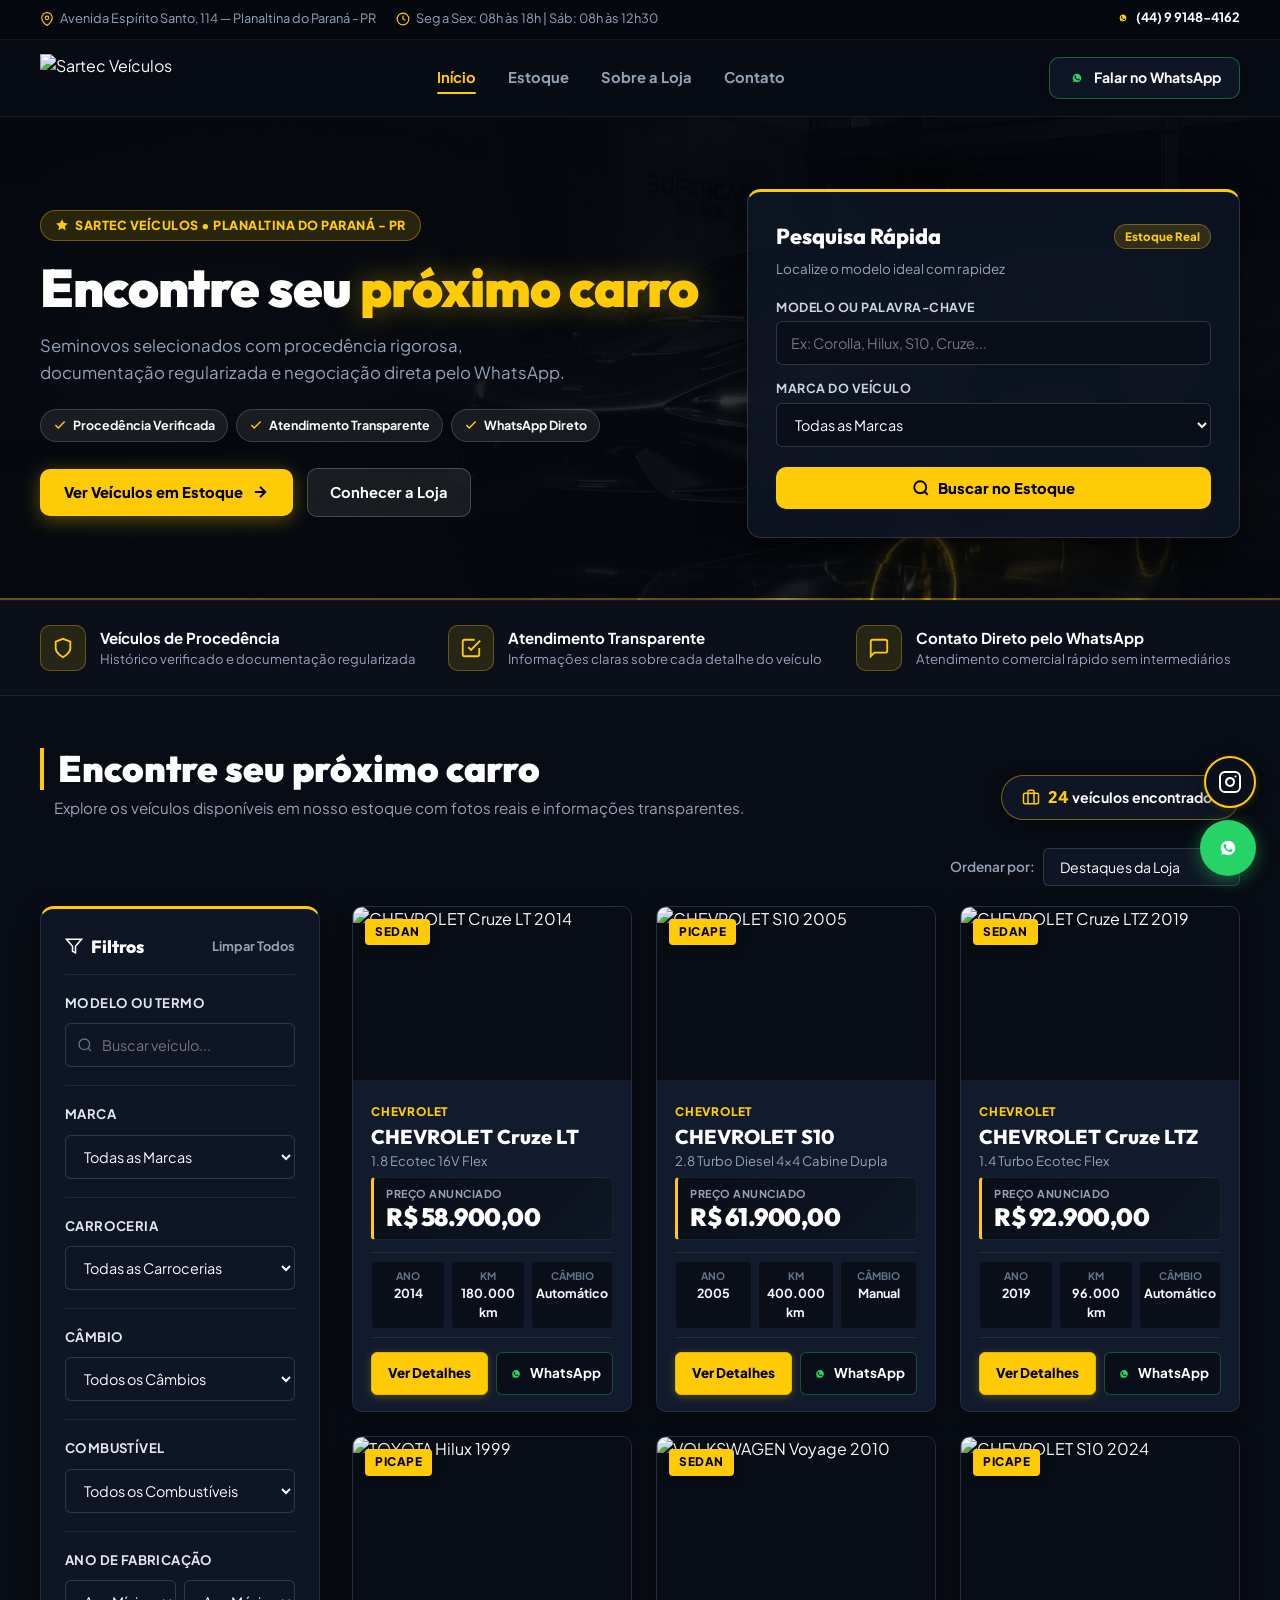
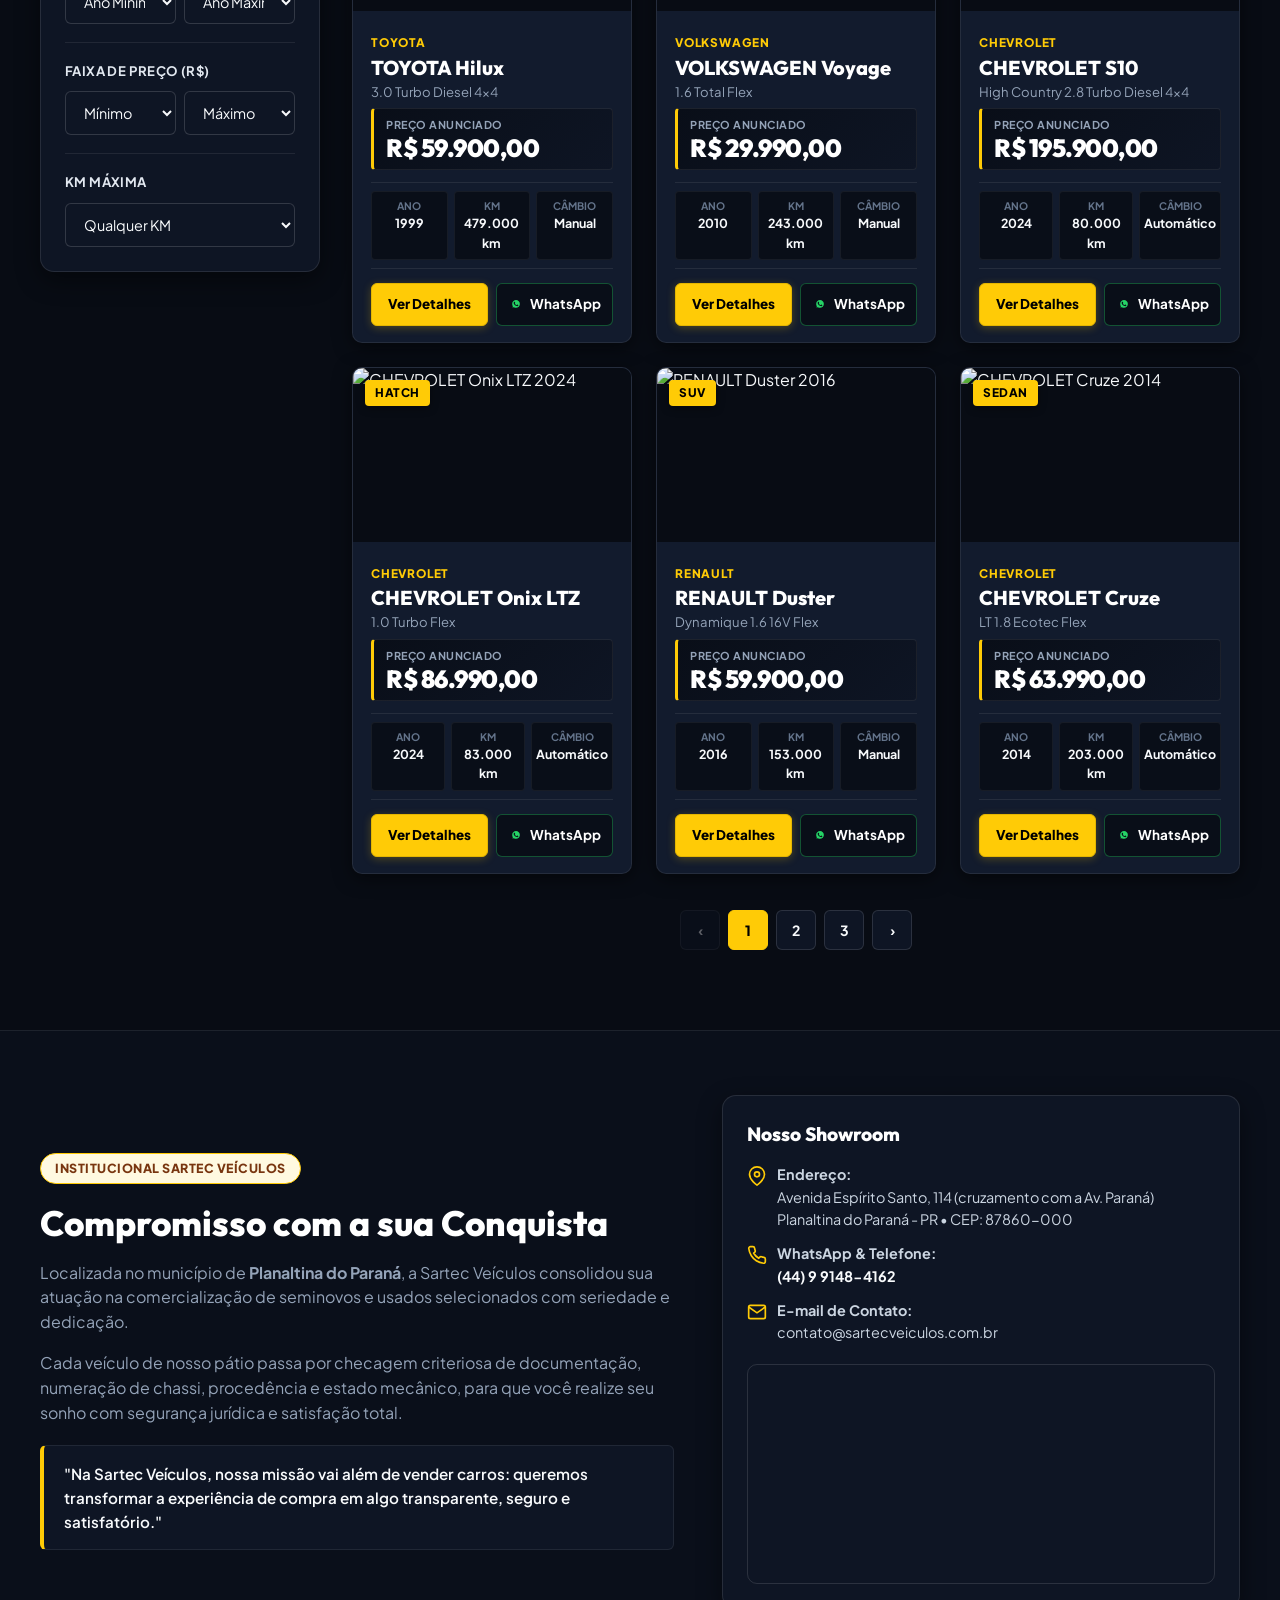
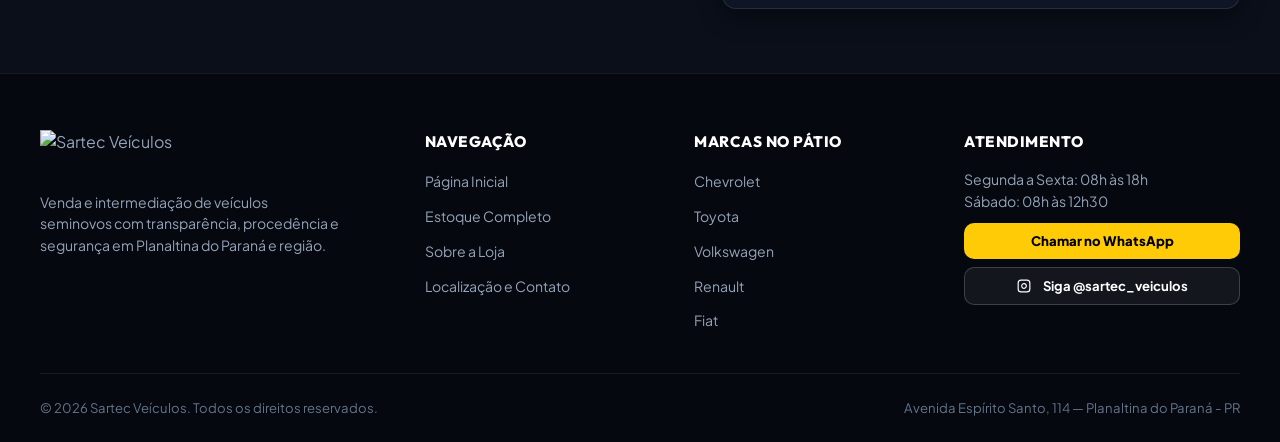
==== index.html @ f778c136 "feat: reformulação da vitrine Sartec Veículos, tema escuro automotivo e página dedicada do veículo" ====
<!DOCTYPE html>
<html lang="pt-BR">
<head>
  <meta charset="UTF-8">
  <meta name="viewport" content="width=device-width, initial-scale=1.0">
  <title>Sartec Veículos — Estoque de Carros Seminovos em Planaltina do Paraná</title>
  
  <meta name="description" content="Confira o estoque de carros seminovos e usados na Sartec Veículos em Planaltina do Paraná. Veículos revisados, com procedência e atendimento transparente. Fale conosco!">
  <meta name="keywords" content="Sartec Veículos, carros seminovos, carros usados, estoque Sartec, Planaltina do Paraná, comprar carro, Corolla, Hilux, S10, Cruze, Jetta">
  <meta name="author" content="Sartec Veículos">
  <link rel="canonical" href="https://sartecveiculos.com.br/estoque/">

  <!-- Open Graph / Redes Sociais -->
  <meta property="og:type" content="website">
  <meta property="og:url" content="https://sartecveiculos.com.br/estoque/">
  <meta property="og:title" content="Sartec Veículos — Estoque de Seminovos com Procedência">
  <meta property="og:description" content="Encontre seu próximo carro na Sartec Veículos. Consulte nosso estoque atualizado em Planaltina do Paraná.">
  <meta property="og:image" content="https://sartecveiculos.com.br/wp-content/uploads/2025/07/Logo-Sartec-Veiculos-_fundo-transparente_-e1753331438782.webp">

  <!-- Favicon Oficial -->
  <link rel="icon" type="image/png" href="https://sartecveiculos.com.br/wp-content/uploads/2026/07/cropped-Sartec-Favicon-32x32.png" sizes="32x32">
  <link rel="apple-touch-icon" href="https://sartecveiculos.com.br/wp-content/uploads/2026/07/cropped-Sartec-Favicon-180x180.png">

  <!-- Tipografia: Outfit (Destaques/Títulos) & Plus Jakarta Sans (Texto Limpo) -->
  <link rel="preconnect" href="https://fonts.googleapis.com">
  <link rel="preconnect" href="https://fonts.gstatic.com" crossorigin>
  <link href="https://fonts.googleapis.com/css2?family=Outfit:wght@500;600;700;800;900&family=Plus+Jakarta+Sans:wght@400;500;600;700;800&display=swap" rel="stylesheet">

  <!-- Folha de Estilos -->
  <link rel="stylesheet" href="css/style.css">

  <!-- Dados Estruturados Schema.org para Concessionária -->
  <script type="application/ld+json">
  {
    "@context": "https://schema.org",
    "@type": "AutoDealer",
    "name": "Sartec Veículos",
    "image": "https://sartecveiculos.com.br/wp-content/uploads/2025/07/Logo-Sartec-Veiculos-_fundo-transparente_-e1753331438782.webp",
    "telephone": "+5544991484162",
    "email": "contato@sartecveiculos.com.br",
    "address": {
      "@type": "PostalAddress",
      "streetAddress": "Avenida Espírito Santo, 114",
      "addressLocality": "Planaltina do Paraná",
      "addressRegion": "PR",
      "postalCode": "87860-000",
      "addressCountry": "BR"
    },
    "url": "https://sartecveiculos.com.br"
  }
  </script>
</head>
<body>

  <!-- ========================================================================
       TOPBAR INSTITUCIONAL
       ======================================================================== -->
  <div class="site-topbar">
    <div class="container topbar-inner">
      <div class="topbar-info">
        <span class="topbar-item">
          <svg width="14" height="14" viewBox="0 0 24 24" fill="none" stroke="currentColor" stroke-width="2">
            <path d="M21 10c0 7-9 13-9 13s-9-6-9-13a9 9 0 0 1 18 0z"></path>
            <circle cx="12" cy="10" r="3"></circle>
          </svg>
          Avenida Espírito Santo, 114 — Planaltina do Paraná - PR
        </span>
        <span class="topbar-item">
          <svg width="14" height="14" viewBox="0 0 24 24" fill="none" stroke="currentColor" stroke-width="2">
            <circle cx="12" cy="12" r="10"></circle>
            <polyline points="12 6 12 12 16 14"></polyline>
          </svg>
          Seg a Sex: 08h às 18h | Sáb: 08h às 12h30
        </span>
      </div>

      <div>
        <a href="https://wa.me/554491484162?text=Ol%C3%A1!%20Vim%20do%20site%20e%20gostaria%20de%20informa%C3%A7%C3%B5es" target="_blank" rel="noopener noreferrer" class="topbar-item" style="color:#FFFFFF; font-weight:700;">
          <svg width="14" height="14" viewBox="0 0 24 24" fill="currentColor">
            <path d="M12.031 6.172c-3.181 0-5.767 2.586-5.768 5.766-.001 1.298.38 2.27 1.019 3.287l-.582 2.128 2.182-.573c.978.58 1.911.928 3.145.929 3.178 0 5.767-2.587 5.768-5.766.001-3.187-2.575-5.77-5.764-5.771zm3.392 8.244c-.144.405-.837.774-1.17.824-.299.045-.677.063-1.092-.069-.252-.08-.575-.187-.988-.365-1.739-.751-2.874-2.502-2.961-2.617-.087-.116-.708-.94-.708-1.793s.448-1.273.607-1.446c.159-.173.346-.217.462-.217l.332.006c.106.005.249-.04.39.298.144.347.491 1.2.534 1.287.043.087.072.188.014.304-.058.116-.087.188-.173.289l-.26.304c-.087.086-.177.18-.076.354.101.174.449.741.964 1.2.662.589 1.221.771 1.394.858.173.086.275.072.376-.044.101-.116.433-.506.549-.68.116-.173.231-.145.39-.087s1.011.477 1.184.564c.173.087.289.13.332.202.043.073.043.419-.101.824z"/>
          </svg>
          (44) 9 9148-4162
        </a>
      </div>
    </div>
  </div>

  <!-- ========================================================================
       CABEÇALHO PRINCIPAL
       ======================================================================== -->
  <header class="site-header">
    <div class="container header-inner">
      <!-- Logotipo Oficial da Sartec -->
      <a href="#inicio" class="brand-logo" title="Sartec Veículos — Página Inicial">
        <img src="https://sartecveiculos.com.br/wp-content/uploads/2025/07/Logo-Sartec-Veiculos-_fundo-transparente_-e1753331438782.webp" 
             alt="Sartec Veículos" 
             class="brand-logo-img">
      </a>

      <!-- Menu de Navegação Desktop -->
      <nav aria-label="Navegação Principal">
        <ul class="nav-menu">
          <li><a href="#inicio" class="nav-link active">Início</a></li>
          <li><a href="#estoque" class="nav-link">Estoque</a></li>
          <li><a href="#sobre" class="nav-link">Sobre a Loja</a></li>
          <li><a href="#contato" class="nav-link">Contato</a></li>
        </ul>
      </nav>

      <!-- Ações do Cabeçalho -->
      <div class="header-actions">
        <a href="https://wa.me/554491484162?text=Ol%C3%A1!%20Vim%20do%20site%20e%20gostaria%20de%20atendimento" 
           target="_blank" 
           rel="noopener noreferrer" 
           class="btn-header-cta"
           title="Atendimento no WhatsApp">
          <svg width="18" height="18" viewBox="0 0 24 24" fill="currentColor">
            <path d="M12.031 6.172c-3.181 0-5.767 2.586-5.768 5.766-.001 1.298.38 2.27 1.019 3.287l-.582 2.128 2.182-.573c.978.58 1.911.928 3.145.929 3.178 0 5.767-2.587 5.768-5.766.001-3.187-2.575-5.77-5.764-5.771zm3.392 8.244c-.144.405-.837.774-1.17.824-.299.045-.677.063-1.092-.069-.252-.08-.575-.187-.988-.365-1.739-.751-2.874-2.502-2.961-2.617-.087-.116-.708-.94-.708-1.793s.448-1.273.607-1.446c.159-.173.346-.217.462-.217l.332.006c.106.005.249-.04.39.298.144.347.491 1.2.534 1.287.043.087.072.188.014.304-.058.116-.087.188-.173.289l-.26.304c-.087.086-.177.18-.076.354.101.174.449.741.964 1.2.662.589 1.221.771 1.394.858.173.086.275.072.376-.044.101-.116.433-.506.549-.68.116-.173.231-.145.39-.087s1.011.477 1.184.564c.173.087.289.13.332.202.043.073.043.419-.101.824z"/>
          </svg>
          Falar no WhatsApp
        </a>

        <!-- Botão Menu Mobile -->
        <button class="mobile-toggle" id="mobileToggle" aria-label="Abrir Menu de Navegação" aria-expanded="false">
          <span></span>
          <span></span>
          <span></span>
        </button>
      </div>
    </div>

    <!-- Painel de Navegação Mobile -->
    <div class="mobile-nav-panel" id="mobileNavPanel">
      <ul class="mobile-nav-links">
        <li><a href="#inicio" class="nav-link">Início</a></li>
        <li><a href="#estoque" class="nav-link">Estoque de Veículos</a></li>
        <li><a href="#sobre" class="nav-link">Sobre a Loja</a></li>
        <li><a href="#contato" class="nav-link">Contato e Localização</a></li>
      </ul>
      <div style="margin-top:16px;">
        <a href="https://wa.me/554491484162?text=Ol%C3%A1!%20Vim%20do%20site%20e%20gostaria%20de%20atendimento" 
           target="_blank" 
           class="btn-primary" 
           style="width:100%; justify-content:center;">
          Atendimento WhatsApp
        </a>
      </div>
    </div>
  </header>

  <!-- ========================================================================
       SEÇÃO INICIAL / HERO (APRESENTAÇÃO AUTOMOTIVA IMPACTANTE)
       ======================================================================== -->
  <section class="hero-section" id="inicio">
    <div class="container hero-grid">
      <div class="hero-text-content">
        <div class="hero-badge-tag">
          <svg width="14" height="14" viewBox="0 0 24 24" fill="currentColor">
            <path d="M12 2l3.09 6.26L22 9.27l-5 4.87 1.18 6.88L12 17.77l-6.18 3.25L7 14.14 2 9.27l6.91-1.01L12 2z"/>
          </svg>
          Sartec Veículos • Planaltina do Paraná - PR
        </div>

        <h1 class="hero-title">
          Encontre seu <span class="highlight">próximo carro</span>
        </h1>

        <p class="hero-description">
          Seminovos selecionados com procedência rigorosa, documentação regularizada e negociação direta pelo WhatsApp.
        </p>

        <!-- Diferenciais Comerciais Confirmados -->
        <div class="hero-confirmed-badges">
          <span class="hero-feature-item">
            <svg width="14" height="14" viewBox="0 0 24 24" fill="none" stroke="currentColor" stroke-width="2.5"><polyline points="20 6 9 17 4 12"/></svg>
            Procedência Verificada
          </span>
          <span class="hero-feature-item">
            <svg width="14" height="14" viewBox="0 0 24 24" fill="none" stroke="currentColor" stroke-width="2.5"><polyline points="20 6 9 17 4 12"/></svg>
            Atendimento Transparente
          </span>
          <span class="hero-feature-item">
            <svg width="14" height="14" viewBox="0 0 24 24" fill="none" stroke="currentColor" stroke-width="2.5"><polyline points="20 6 9 17 4 12"/></svg>
            WhatsApp Direto
          </span>
        </div>

        <div class="hero-ctas">
          <a href="#estoque" class="btn-primary hero-btn-main">
            Ver Veículos em Estoque
            <svg width="18" height="18" viewBox="0 0 24 24" fill="none" stroke="currentColor" stroke-width="2.5">
              <path d="M5 12h14M12 5l7 7-7 7"/>
            </svg>
          </a>
          <a href="#sobre" class="btn-secondary hero-btn-sub">
            Conhecer a Loja
          </a>
        </div>
      </div>

      <!-- Card de Busca Rápida Integrado ao Estoque -->
      <div class="hero-quick-card">
        <div class="quick-card-header">
          <h2 class="quick-card-title">Pesquisa Rápida</h2>
          <span class="quick-card-badge">Estoque Real</span>
        </div>
        <p class="quick-card-subtitle">Localize o modelo ideal com rapidez</p>

        <form id="heroQuickForm" class="quick-search-form">
          <div>
            <label class="form-label" for="heroSearchInput">Modelo ou Palavra-chave</label>
            <input type="text" id="heroSearchInput" class="form-control" placeholder="Ex: Corolla, Hilux, S10, Cruze...">
          </div>

          <div>
            <label class="form-label" for="heroBrandSelect">Marca do Veículo</label>
            <select id="heroBrandSelect" class="form-control">
              <option value="">Todas as Marcas</option>
            </select>
          </div>

          <button type="submit" class="btn-primary" style="margin-top:6px; justify-content:center; width:100%;">
            <svg width="18" height="18" viewBox="0 0 24 24" fill="none" stroke="currentColor" stroke-width="2.5">
              <circle cx="11" cy="11" r="8"></circle>
              <line x1="21" y1="21" x2="16.65" y2="16.65"></line>
            </svg>
            Buscar no Estoque
          </button>
        </form>
      </div>
    </div>
  </section>

  <!-- ========================================================================
       FAIXA DE PILARES CONFIRMADOS DA LOJA
       ======================================================================== -->
  <section class="pillars-strip" aria-label="Compromissos da Sartec">
    <div class="container pillars-grid">
      <div class="pillar-item">
        <div class="pillar-icon">
          <svg width="22" height="22" viewBox="0 0 24 24" fill="none" stroke="currentColor" stroke-width="2">
            <path d="M12 22s8-4 8-10V5l-8-3-8 3v7c0 6 8 10 8 10z"/>
          </svg>
        </div>
        <div class="pillar-text">
          <h4>Veículos de Procedência</h4>
          <p>Histórico verificado e documentação regularizada</p>
        </div>
      </div>

      <div class="pillar-item">
        <div class="pillar-icon">
          <svg width="22" height="22" viewBox="0 0 24 24" fill="none" stroke="currentColor" stroke-width="2">
            <path d="M9 11l3 3L22 4"/>
            <path d="M21 12v7a2 2 0 0 1-2 2H5a2 2 0 0 1-2-2V5a2 2 0 0 1 2-2h11"/>
          </svg>
        </div>
        <div class="pillar-text">
          <h4>Atendimento Transparente</h4>
          <p>Informações claras sobre cada detalhe do veículo</p>
        </div>
      </div>

      <div class="pillar-item">
        <div class="pillar-icon">
          <svg width="22" height="22" viewBox="0 0 24 24" fill="none" stroke="currentColor" stroke-width="2">
            <path d="M21 15a2 2 0 0 1-2 2H7l-4 4V5a2 2 0 0 1 2-2h14a2 2 0 0 1 2 2z"/>
          </svg>
        </div>
        <div class="pillar-text">
          <h4>Contato Direto pelo WhatsApp</h4>
          <p>Atendimento comercial rápido sem intermediários</p>
        </div>
      </div>
    </div>
  </section>

  <!-- ========================================================================
       SEÇÃO PRINCIPAL: REFORMULAÇÃO COMPLETA DO ESTOQUE
       ======================================================================== -->
  <section class="catalog-section" id="estoque">
    <div class="container">
      <!-- 5.1 Cabeçalho da Página de Estoque -->
      <div class="catalog-intro">
        <div class="intro-top">
          <div>
            <h2 class="catalog-title">Encontre seu próximo carro</h2>
            <p class="catalog-desc">
              Explore os veículos disponíveis em nosso estoque com fotos reais e informações transparentes.
            </p>
          </div>

          <div class="catalog-counter-pill">
            <svg width="18" height="18" viewBox="0 0 24 24" fill="none" stroke="currentColor" stroke-width="2">
              <rect x="2" y="7" width="20" height="14" rx="2" ry="2"></rect>
              <path d="M16 21V5a2 2 0 0 0-2-2h-4a2 2 0 0 0-2 2v16"></path>
            </svg>
            <span><strong id="catalogCountNum">24</strong> veículos encontrados</span>
          </div>
        </div>

        <!-- Badges de Filtros Ativos (Removíveis) -->
        <div class="active-filters-bar" id="activeFiltersBar" style="display:none;">
          <span class="active-filters-label">Filtros aplicados:</span>
          <div id="activeFiltersList" style="display:flex; flex-wrap:wrap; gap:6px;"></div>
        </div>
      </div>

      <!-- Barra de Ordenação e Abertura de Filtros no Mobile -->
      <div class="catalog-toolbar">
        <div class="toolbar-left">
          <button type="button" class="btn-open-mobile-filters" id="btnOpenMobileFilters">
            <svg width="18" height="18" viewBox="0 0 24 24" fill="none" stroke="currentColor" stroke-width="2">
              <line x1="4" y1="21" x2="4" y2="14"></line>
              <line x1="4" y1="10" x2="4" y2="3"></line>
              <line x1="12" y1="21" x2="12" y2="12"></line>
              <line x1="12" y1="8" x2="12" y2="3"></line>
              <line x1="20" y1="21" x2="20" y2="16"></line>
              <line x1="20" y1="12" x2="20" y2="3"></line>
              <line x1="1" y1="14" x2="7" y2="14"></line>
              <line x1="9" y1="8" x2="15" y2="8"></line>
              <line x1="17" y1="16" x2="23" y2="16"></line>
            </svg>
            Filtros
            <span id="mobileFiltersBadge" style="display:none; background:var(--color-primary-text); color:#FFF; font-size:0.75rem; padding:2px 7px; border-radius:10px;">0</span>
          </button>
        </div>

        <!-- 5.3 Seletor de Ordenação Funcional -->
        <div class="toolbar-sort">
          <label for="sortSelect">Ordenar por:</label>
          <select id="sortSelect" class="form-control" style="width:auto;">
            <option value="default">Destaques da Loja</option>
            <option value="price-asc">Menor Preço</option>
            <option value="price-desc">Maior Preço</option>
            <option value="year-desc">Ano mais recente</option>
            <option value="km-asc">Menor Quilometragem</option>
          </select>
        </div>
      </div>

      <!-- Layout do Estoque: Sidebar de Filtros + Grid de Veículos -->
      <div class="catalog-layout">
        <!-- 5.2 Painel Lateral de Filtros (Desktop) -->
        <aside class="filters-sidebar" aria-label="Filtros de Busca">
          <div class="filters-header">
            <span class="filters-header-title">
              <svg width="18" height="18" viewBox="0 0 24 24" fill="none" stroke="currentColor" stroke-width="2">
                <polygon points="22 3 2 3 10 12.46 10 19 14 21 14 12.46 22 3"></polygon>
              </svg>
              Filtros
            </span>
            <button type="button" class="btn-clear-filters" id="btnClearFilters">
              Limpar Todos
            </button>
          </div>

          <!-- Busca Textual -->
          <div class="filter-group">
            <label class="filter-title" for="filterSearch">Modelo ou Termo</label>
            <div class="search-input-wrapper">
              <svg width="16" height="16" viewBox="0 0 24 24" fill="none" stroke="currentColor" stroke-width="2">
                <circle cx="11" cy="11" r="8"></circle>
                <line x1="21" y1="21" x2="16.65" y2="16.65"></line>
              </svg>
              <input type="text" id="filterSearch" class="form-control" placeholder="Buscar veículo...">
            </div>
          </div>

          <!-- Marca -->
          <div class="filter-group">
            <label class="filter-title" for="filterBrand">Marca</label>
            <select id="filterBrand" class="form-control">
              <option value="">Todas as Marcas</option>
            </select>
          </div>

          <!-- Carroceria / Categoria -->
          <div class="filter-group">
            <label class="filter-title" for="filterCategory">Carroceria</label>
            <select id="filterCategory" class="form-control">
              <option value="">Todas as Carrocerias</option>
            </select>
          </div>

          <!-- Câmbio -->
          <div class="filter-group">
            <label class="filter-title" for="filterTransmission">Câmbio</label>
            <select id="filterTransmission" class="form-control">
              <option value="">Todos os Câmbios</option>
              <option value="Automático">Automático</option>
              <option value="Manual">Manual</option>
            </select>
          </div>

          <!-- Combustível -->
          <div class="filter-group">
            <label class="filter-title" for="filterFuel">Combustível</label>
            <select id="filterFuel" class="form-control">
              <option value="">Todos os Combustíveis</option>
              <option value="Flex">Flex</option>
              <option value="Diesel">Diesel</option>
              <option value="Gasolina">Gasolina</option>
              <option value="Gasolina Turbo">Gasolina Turbo</option>
            </select>
          </div>

          <!-- Ano Mínimo e Máximo -->
          <div class="filter-group">
            <span class="filter-title">Ano de Fabricação</span>
            <div class="filter-row-dual">
              <select id="filterMinYear" class="form-control" aria-label="Ano Mínimo">
                <option value="">De</option>
              </select>
              <select id="filterMaxYear" class="form-control" aria-label="Ano Máximo">
                <option value="">Até</option>
              </select>
            </div>
          </div>

          <!-- Preço Mínimo e Máximo -->
          <div class="filter-group">
            <span class="filter-title">Faixa de Preço (R$)</span>
            <div class="filter-row-dual">
              <select id="filterMinPrice" class="form-control" aria-label="Preço Mínimo">
                <option value="">Mínimo</option>
                <option value="20000">R$ 20.000</option>
                <option value="40000">R$ 40.000</option>
                <option value="60000">R$ 60.000</option>
                <option value="80000">R$ 80.000</option>
                <option value="100000">R$ 100.000</option>
              </select>
              <select id="filterMaxPrice" class="form-control" aria-label="Preço Máximo">
                <option value="">Máximo</option>
                <option value="40000">R$ 40.000</option>
                <option value="60000">R$ 60.000</option>
                <option value="80000">R$ 80.000</option>
                <option value="100000">R$ 100.000</option>
                <option value="150000">R$ 150.000</option>
                <option value="200000">R$ 200.000</option>
              </select>
            </div>
          </div>

          <!-- Quilometragem Máxima -->
          <div class="filter-group">
            <label class="filter-title" for="filterMaxKm">KM Máxima</label>
            <select id="filterMaxKm" class="form-control">
              <option value="">Qualquer KM</option>
              <option value="50000">Até 50.000 km</option>
              <option value="100000">Até 100.000 km</option>
              <option value="150000">Até 150.000 km</option>
              <option value="200000">Até 200.000 km</option>
            </select>
          </div>
        </aside>

        <!-- Área dos Cards e Paginação -->
        <main>
          <!-- 5.4 Grade de Cards dos Veículos -->
          <div class="vehicles-grid" id="catalogGrid">
            <!-- Renderizado dinamicamente pelo app.js -->
          </div>

          <!-- 5.5 Controles de Paginação -->
          <div class="pagination-wrapper" id="paginationWrapper">
            <!-- Renderizado dinamicamente pelo app.js -->
          </div>
        </main>
      </div>
    </div>
  </section>

  <!-- ========================================================================
       DRAWER DE FILTROS MOBILE
       ======================================================================== -->
  <div class="mobile-filters-drawer" id="mobileFiltersDrawer" role="dialog" aria-modal="true" aria-label="Filtros de Veículos">
    <div class="mobile-filters-panel">
      <div class="mobile-drawer-header">
        <h3 class="mobile-drawer-title">Filtrar Veículos</h3>
        <button type="button" class="btn-clear-filters" id="btnCloseMobileFilters">✕ Fechar</button>
      </div>

      <div style="display:flex; flex-direction:column; gap:16px;">
        <div>
          <label class="form-label" for="mFilterSearch">Modelo ou Termo</label>
          <input type="text" id="mFilterSearch" class="form-control" placeholder="Buscar...">
        </div>

        <div>
          <label class="form-label" for="mFilterBrand">Marca</label>
          <select id="mFilterBrand" class="form-control"></select>
        </div>

        <div>
          <label class="form-label" for="mFilterCategory">Carroceria</label>
          <select id="mFilterCategory" class="form-control"></select>
        </div>

        <div style="display:grid; grid-template-columns:1fr 1fr; gap:10px;">
          <div>
            <label class="form-label" for="mFilterTransmission">Câmbio</label>
            <select id="mFilterTransmission" class="form-control">
              <option value="">Todos os Câmbios</option>
              <option value="Automático">Automático</option>
              <option value="Manual">Manual</option>
            </select>
          </div>
          <div>
            <label class="form-label" for="mFilterFuel">Combustível</label>
            <select id="mFilterFuel" class="form-control">
              <option value="">Todos</option>
              <option value="Flex">Flex</option>
              <option value="Diesel">Diesel</option>
              <option value="Gasolina">Gasolina</option>
              <option value="Gasolina Turbo">Gasolina Turbo</option>
            </select>
          </div>
        </div>

        <div>
          <label class="form-label" for="mFilterMaxKm">Quilometragem Máxima</label>
          <select id="mFilterMaxKm" class="form-control">
            <option value="">Qualquer KM</option>
            <option value="50000">Até 50.000 km</option>
            <option value="100000">Até 100.000 km</option>
            <option value="150000">Até 150.000 km</option>
            <option value="200000">Até 200.000 km</option>
          </select>
        </div>

        <div style="display:grid; grid-template-columns:1fr 1fr; gap:10px;">
          <div>
            <label class="form-label" for="mFilterMinYear">Ano Mínimo</label>
            <select id="mFilterMinYear" class="form-control"></select>
          </div>
          <div>
            <label class="form-label" for="mFilterMaxYear">Ano Máximo</label>
            <select id="mFilterMaxYear" class="form-control"></select>
          </div>
        </div>

        <div style="display:grid; grid-template-columns:1fr 1fr; gap:10px;">
          <div>
            <label class="form-label" for="mFilterMinPrice">Preço Mínimo</label>
            <select id="mFilterMinPrice" class="form-control">
              <option value="">Mínimo</option>
              <option value="20000">R$ 20.000</option>
              <option value="40000">R$ 40.000</option>
              <option value="60000">R$ 60.000</option>
              <option value="80000">R$ 80.000</option>
              <option value="100000">R$ 100.000</option>
            </select>
          </div>
          <div>
            <label class="form-label" for="mFilterMaxPrice">Preço Máximo</label>
            <select id="mFilterMaxPrice" class="form-control">
              <option value="">Máximo</option>
              <option value="40000">R$ 40.000</option>
              <option value="60000">R$ 60.000</option>
              <option value="80000">R$ 80.000</option>
              <option value="100000">R$ 100.000</option>
              <option value="150000">R$ 150.000</option>
              <option value="200000">R$ 200.000</option>
            </select>
          </div>
        </div>

        <div style="display:grid; grid-template-columns:1fr 1fr; gap:12px; margin-top:10px;">
          <button type="button" class="btn-secondary" id="btnClearMobileFilters" style="justify-content:center; color:var(--text-main); border-color:var(--border-medium);">
            Limpar
          </button>
          <button type="button" class="btn-primary" id="btnApplyMobileFilters" style="justify-content:center;">
            Aplicar Filtros
          </button>
        </div>
      </div>
    </div>
  </div>

  <!-- ========================================================================
       SEÇÃO: SOBRE A LOJA & LOCALIZAÇÃO CONFIRMADA
       ======================================================================== -->
  <section class="about-section" id="sobre">
    <div class="container about-layout">
      <div>
        <span class="hero-badge-tag" style="background:#FFF9E0; color:#78350F; border-color:#FFCB06;">
          Institucional Sartec Veículos
        </span>
        <h2 class="about-heading">Compromisso com a sua Conquista</h2>
        <p class="about-text">
          Localizada no município de <strong>Planaltina do Paraná</strong>, a Sartec Veículos consolidou sua atuação na comercialização de seminovos e usados selecionados com seriedade e dedicação.
        </p>
        <p class="about-text">
          Cada veículo de nosso pátio passa por checagem criteriosa de documentação, numeração de chassi, procedência e estado mecânico, para que você realize seu sonho com segurança jurídica e satisfação total.
        </p>

        <div class="about-quote">
          "Na Sartec Veículos, nossa missão vai além de vender carros: queremos transformar a experiência de compra em algo transparente, seguro e satisfatório."
        </div>
      </div>

      <!-- Card com Endereço e Mapa -->
      <div class="location-card-panel" id="contato">
        <h3 class="location-title">Nosso Showroom</h3>
        <div class="location-details-list">
          <div class="loc-item">
            <svg width="20" height="20" viewBox="0 0 24 24" fill="none" stroke="currentColor" stroke-width="2">
              <path d="M21 10c0 7-9 13-9 13s-9-6-9-13a9 9 0 0 1 18 0z"></path>
              <circle cx="12" cy="10" r="3"></circle>
            </svg>
            <div>
              <strong>Endereço:</strong><br>
              Avenida Espírito Santo, 114 (cruzamento com a Av. Paraná)<br>
              Planaltina do Paraná - PR • CEP: 87860-000
            </div>
          </div>

          <div class="loc-item">
            <svg width="20" height="20" viewBox="0 0 24 24" fill="none" stroke="currentColor" stroke-width="2">
              <path d="M22 16.92v3a2 2 0 0 1-2.18 2 19.79 19.79 0 0 1-8.63-3.07 19.5 19.5 0 0 1-6-6 19.79 19.79 0 0 1-3.07-8.67A2 2 0 0 1 4.11 2h3a2 2 0 0 1 2 1.72 12.84 12.84 0 0 0 .7 2.81 2 2 0 0 1-.45 2.11L8.09 9.91a16 16 0 0 0 6 6l1.27-1.27a2 2 0 0 1 2.11-.45 12.84 12.84 0 0 0 2.81.7A2 2 0 0 1 22 16.92z"></path>
            </svg>
            <div>
              <strong>WhatsApp & Telefone:</strong><br>
              <a href="https://wa.me/554491484162" target="_blank" style="color:var(--text-main); font-weight:700;">(44) 9 9148-4162</a>
            </div>
          </div>

          <div class="loc-item">
            <svg width="20" height="20" viewBox="0 0 24 24" fill="none" stroke="currentColor" stroke-width="2">
              <path d="M4 4h16c1.1 0 2 .9 2 2v12c0 1.1-.9 2-2 2H4c-1.1 0-2-.9-2-2V6c0-1.1.9-2 2-2z"></path>
              <polyline points="22,6 12,13 2,6"></polyline>
            </svg>
            <div>
              <strong>E-mail de Contato:</strong><br>
              contato@sartecveiculos.com.br
            </div>
          </div>
        </div>

        <!-- Google Maps Integrado -->
        <div class="map-embed-wrapper">
          <iframe 
            class="map-embed-iframe"
            title="Localização da Sartec Veículos no Google Maps"
            src="https://maps.google.com/maps?q=Avenida+Espirito+Santo+114+Planaltina+do+Parana&t=&z=16&ie=UTF8&iwloc=&output=embed"
            loading="lazy">
          </iframe>
        </div>
      </div>
    </div>
  </section>

  <!-- ========================================================================
       RODAPÉ OFICIAL
       ======================================================================== -->
  <footer class="site-footer">
    <div class="container">
      <div class="footer-top">
        <div>
          <a href="#inicio" class="brand-logo" title="Sartec Veículos">
            <img src="https://sartecveiculos.com.br/wp-content/uploads/2025/07/Logo-Sartec-Veiculos-_fundo-transparente_-e1753331438782.webp" 
                 alt="Sartec Veículos" 
                 class="brand-logo-img">
          </a>
          <p class="footer-brand-desc">
            Venda e intermediação de veículos seminovos com transparência, procedência e segurança em Planaltina do Paraná e região.
          </p>
        </div>

        <div>
          <h4 class="footer-col-title">Navegação</h4>
          <ul class="footer-links-list">
            <li><a href="#inicio">Página Inicial</a></li>
            <li><a href="#estoque">Estoque Completo</a></li>
            <li><a href="#sobre">Sobre a Loja</a></li>
            <li><a href="#contato">Localização e Contato</a></li>
          </ul>
        </div>

        <div>
          <h4 class="footer-col-title">Marcas no Pátio</h4>
          <ul class="footer-links-list">
            <li><a href="#estoque" onclick="if(window.sartecApp){window.sartecApp.state.filters.brand='CHEVROLET';window.sartecApp.init && window.sartecApp.init();}">Chevrolet</a></li>
            <li><a href="#estoque" onclick="if(window.sartecApp){window.sartecApp.state.filters.brand='TOYOTA';}">Toyota</a></li>
            <li><a href="#estoque" onclick="if(window.sartecApp){window.sartecApp.state.filters.brand='VOLKSWAGEN';}">Volkswagen</a></li>
            <li><a href="#estoque" onclick="if(window.sartecApp){window.sartecApp.state.filters.brand='RENAULT';}">Renault</a></li>
            <li><a href="#estoque" onclick="if(window.sartecApp){window.sartecApp.state.filters.brand='FIAT';}">Fiat</a></li>
          </ul>
        </div>

        <div>
          <h4 class="footer-col-title">Atendimento</h4>
          <p style="font-size:0.88rem; margin-bottom:8px;">Segunda a Sexta: 08h às 18h<br>Sábado: 08h às 12h30</p>
          <div style="display:flex; flex-direction:column; gap:8px; margin-top:10px;">
            <a href="https://wa.me/554491484162?text=Ol%C3%A1!%20Vim%20do%20site%20da%20Sartec%20Ve%C3%ADculos" 
               target="_blank" 
               rel="noopener noreferrer" 
               class="btn-primary" 
               style="font-size:0.82rem; padding:8px 14px; justify-content:center;">
              Chamar no WhatsApp
            </a>
            <a href="https://www.instagram.com/sartec_veiculos/" 
               target="_blank" 
               rel="noopener noreferrer" 
               class="btn-secondary" 
               style="font-size:0.82rem; padding:8px 14px; justify-content:center; background:rgba(255,255,255,0.06); border-color:rgba(255,255,255,0.18); color:#FFFFFF;">
              <svg width="14" height="14" viewBox="0 0 24 24" fill="none" stroke="currentColor" stroke-width="2" style="margin-right:4px;">
                <rect x="2" y="2" width="20" height="20" rx="5" ry="5"></rect>
                <path d="M16 11.37A4 4 0 1 1 12.63 8 4 4 0 0 1 16 11.37z"></path>
                <line x1="17.5" y1="6.5" x2="17.51" y2="6.5"></line>
              </svg>
              Siga @sartec_veiculos
            </a>
          </div>
        </div>
      </div>

      <div class="footer-bottom">
        <div>
          © 2026 Sartec Veículos. Todos os direitos reservados.
        </div>
        <div>
          Avenida Espírito Santo, 114 — Planaltina do Paraná - PR
        </div>
      </div>
    </div>
  </footer>

  <!-- ========================================================================
       MODAL: DETALHES COMPLETOS DO VEÍCULO (SEÇÃO 6)
       ======================================================================== -->
  <div class="modal-backdrop" id="vehicleModal" role="dialog" aria-modal="true" aria-labelledby="modalTitle">
    <div class="modal-card">
      <button type="button" class="modal-close-button" id="modalCloseBtn" aria-label="Fechar Detalhes do Veículo">✕</button>

      <div class="modal-grid">
        <!-- Lado da Galeria / Imagem Principal -->
        <div class="modal-gallery-side">
          <div class="modal-main-image-wrap">
            <img id="modalMainImg" class="modal-main-image" src="" alt="Foto principal do veículo">
          </div>
          <div class="modal-thumbnails" id="modalThumbnails">
            <!-- Miniaturas reais -->
          </div>
        </div>

        <!-- Lado dos Detalhes Técnicos -->
        <div class="modal-details-side">
          <span class="modal-brand-tag" id="modalBrand">CHEVROLET</span>
          <h2 class="modal-vehicle-title" id="modalTitle">Cruze LT</h2>
          <p class="modal-vehicle-version" id="modalVersion">1.8 Ecotec Flex</p>

          <div class="modal-price-strip">
            <div class="label">Preço anunciado</div>
            <div class="value" id="modalPrice">R$ 58.900,00</div>
          </div>

          <!-- Ficha Técnica -->
          <div class="modal-specs-grid">
            <div class="modal-spec-cell">
              <span class="k">Ano Fabricação/Modelo</span>
              <div class="v" id="modalSpecYear">2014</div>
            </div>
            <div class="modal-spec-cell">
              <span class="k">Quilometragem</span>
              <div class="v" id="modalSpecKm">180.000 km</div>
            </div>
            <div class="modal-spec-cell">
              <span class="k">Câmbio</span>
              <div class="v" id="modalSpecTransmission">Automático</div>
            </div>
            <div class="modal-spec-cell">
              <span class="k">Combustível</span>
              <div class="v" id="modalSpecFuel">Flex</div>
            </div>
            <div class="modal-spec-cell">
              <span class="k">Carroceria</span>
              <div class="v" id="modalSpecCategory">Sedan</div>
            </div>
            <div class="modal-spec-cell">
              <span class="k">Cor</span>
              <div class="v" id="modalSpecColor">Prata</div>
            </div>
            <div class="modal-spec-cell">
              <span class="k">Placa</span>
              <div class="v" id="modalSpecPlate">Final 8</div>
            </div>
            <div class="modal-spec-cell">
              <span class="k">Portas</span>
              <div class="v" id="modalSpecDoors">4 Portas</div>
            </div>
          </div>

          <!-- Opcionais Reais -->
          <div class="modal-features-list">
            <h4>Itens e Equipamentos</h4>
            <div class="features-chips" id="modalFeaturesList">
              <!-- Itens reais -->
            </div>
          </div>

          <!-- Botão WhatsApp com Mensagem Padronizada Oficial -->
          <div class="modal-cta-box">
            <a href="#" id="modalWhatsappBtn" target="_blank" rel="noopener noreferrer" class="btn-card-whatsapp" style="padding:14px; font-size:0.95rem; justify-content:center;">
              <svg width="20" height="20" viewBox="0 0 24 24" fill="currentColor">
                <path d="M12.031 6.172c-3.181 0-5.767 2.586-5.768 5.766-.001 1.298.38 2.27 1.019 3.287l-.582 2.128 2.182-.573c.978.58 1.911.928 3.145.929 3.178 0 5.767-2.587 5.768-5.766.001-3.187-2.575-5.77-5.764-5.771zm3.392 8.244c-.144.405-.837.774-1.17.824-.299.045-.677.063-1.092-.069-.252-.08-.575-.187-.988-.365-1.739-.751-2.874-2.502-2.961-2.617-.087-.116-.708-.94-.708-1.793s.448-1.273.607-1.446c.159-.173.346-.217.462-.217l.332.006c.106.005.249-.04.39.298.144.347.491 1.2.534 1.287.043.087.072.188.014.304-.058.116-.087.188-.173.289l-.26.304c-.087.086-.177.18-.076.354.101.174.449.741.964 1.2.662.589 1.221.771 1.394.858.173.086.275.072.376-.044.101-.116.433-.506.549-.68.116-.173.231-.145.39-.087s1.011.477 1.184.564c.173.087.289.13.332.202.043.073.043.419-.101.824z"/>
              </svg>
              Negociar este Carro no WhatsApp
            </a>
          </div>
        </div>
      </div>

      <!-- Veículos Relacionados Reais -->
      <div class="related-vehicles-section">
        <h3 class="related-title">Outros Veículos Semelhantes</h3>
        <div class="related-grid" id="modalRelatedGrid">
          <!-- Gerado dinamicamente -->
        </div>
      </div>
    </div>
  </div>

  <!-- ========================================================================
       BOTÕES FLUTUANTES OFICIAIS (INSTAGRAM & WHATSAPP)
       ======================================================================== -->
  <aside class="floating-actions-dock" aria-label="Canais de Atendimento e Redes Sociais da Sartec Veículos">
    <!-- Botão Flutuante do Instagram Oficial -->
    <div class="floating-action-item">
      <div class="floating-tooltip" id="instagramTooltip">
        Instagram da Sartec Veículos
      </div>
      <a href="https://www.instagram.com/sartec_veiculos/" 
         target="_blank" 
         rel="noopener noreferrer" 
         class="floating-btn floating-btn-instagram" 
         aria-label="Instagram da Sartec Veículos" 
         aria-describedby="instagramTooltip"
         title="Instagram da Sartec Veículos">
        <svg width="24" height="24" viewBox="0 0 24 24" fill="none" stroke="currentColor" stroke-width="2" stroke-linecap="round" stroke-linejoin="round" aria-hidden="true">
          <rect x="2" y="2" width="20" height="20" rx="5" ry="5"></rect>
          <path d="M16 11.37A4 4 0 1 1 12.63 8 4 4 0 0 1 16 11.37z"></path>
          <line x1="17.5" y1="6.5" x2="17.51" y2="6.5"></line>
        </svg>
      </a>
    </div>

    <!-- Botão Flutuante de WhatsApp Oficial -->
    <div class="floating-action-item">
      <div class="floating-tooltip" id="whatsappTooltip">
        Fale com a Sartec no WhatsApp
      </div>
      <a href="https://wa.me/554491484162?text=Ol%C3%A1!%20Vim%20do%20site%20da%20Sartec%20Ve%C3%ADculos%20e%20gostaria%20de%20informa%C3%A7%C3%B5es" 
         target="_blank" 
         rel="noopener noreferrer" 
         class="floating-btn floating-btn-whatsapp" 
         aria-label="Atendimento Comercial no WhatsApp" 
         aria-describedby="whatsappTooltip"
         title="Fale conosco pelo WhatsApp">
        <svg width="30" height="30" viewBox="0 0 24 24" fill="currentColor" aria-hidden="true">
          <path d="M12.031 6.172c-3.181 0-5.767 2.586-5.768 5.766-.001 1.298.38 2.27 1.019 3.287l-.582 2.128 2.182-.573c.978.58 1.911.928 3.145.929 3.178 0 5.767-2.587 5.768-5.766.001-3.187-2.575-5.77-5.764-5.771zm3.392 8.244c-.144.405-.837.774-1.17.824-.299.045-.677.063-1.092-.069-.252-.08-.575-.187-.988-.365-1.739-.751-2.874-2.502-2.961-2.617-.087-.116-.708-.94-.708-1.793s.448-1.273.607-1.446c.159-.173.346-.217.462-.217l.332.006c.106.005.249-.04.39.298.144.347.491 1.2.534 1.287.043.087.072.188.014.304-.058.116-.087.188-.173.289l-.26.304c-.087.086-.177.18-.076.354.101.174.449.741.964 1.2.662.589 1.221.771 1.394.858.173.086.275.072.376-.044.101-.116.433-.506.549-.68.116-.173.231-.145.39-.087s1.011.477 1.184.564c.173.087.289.13.332.202.043.073.043.419-.101.824z"/>
        </svg>
      </a>
    </div>
  </aside>

  <!-- Scripts -->
  <script src="js/vehicles-data.js"></script>
  <script src="js/app.js"></script>
</body>
</html>
---- css/style.css ----
/* ==========================================================================
   SARTEC VEÍCULOS — DESIGN SYSTEM & ESTILOS PROFISSIONAIS
   Direção de Arte: Vitrine Automotiva Premium, Concessionária Moderna
   Paleta: Preto Profundo (#080C14) + Grafite (#0E1524 / #121B2D)
           + Amarelo Institucional (#FFCB06) + Tipografia Branca Nítida
   ========================================================================== */

:root {
  /* Tipografia */
  --font-heading: 'Outfit', -apple-system, BlinkMacSystemFont, 'Segoe UI', Roboto, Helvetica, Arial, sans-serif;
  --font-body: 'Plus Jakarta Sans', -apple-system, BlinkMacSystemFont, 'Segoe UI', Roboto, Helvetica, Arial, sans-serif;

  /* Cores Institucionais */
  --color-primary: #FFCB06;
  --color-primary-dark: #E5B600;
  --color-primary-light: rgba(255, 203, 6, 0.14);
  --color-primary-text: #000000;

  --color-whatsapp: #25D366;
  --color-whatsapp-hover: #1EBE5D;
  --color-whatsapp-light: rgba(37, 211, 102, 0.16);

  /* Superfícies e Fundos (Preto Profundo & Grafite de Alta Performance) */
  --bg-page: #080C14;
  --bg-surface: #0E1524;
  --bg-card: #121B2D;
  --bg-card-hover: #18233A;
  --bg-elevated: #162035;
  --bg-input: #090E18;

  /* Seções Escuras Institucionais */
  --bg-dark-section: #05080E;
  --bg-dark-surface: #0A0F1A;
  --bg-dark-card: #0F1728;

  /* Bordas e Delimitadores */
  --border-light: rgba(255, 255, 255, 0.08);
  --border-medium: rgba(255, 255, 255, 0.15);
  --border-focus: #FFCB06;
  --border-gold: rgba(255, 203, 6, 0.4);
  --border-dark: #1E293B;

  /* Tipografia & Cores de Texto */
  --text-main: #F8FAFC;
  --text-secondary: #94A3B8;
  --text-muted: #64748B;
  --text-light: #FFFFFF;
  --text-light-muted: #94A3B8;

  /* Sombras Profundas */
  --shadow-xs: 0 1px 3px rgba(0, 0, 0, 0.45);
  --shadow-sm: 0 2px 8px rgba(0, 0, 0, 0.55);
  --shadow-md: 0 6px 20px rgba(0, 0, 0, 0.65);
  --shadow-lg: 0 16px 40px -4px rgba(0, 0, 0, 0.75);
  --shadow-modal: 0 24px 60px -10px rgba(0, 0, 0, 0.85);

  /* Dimensões & Raios */
  --radius-xs: 4px;
  --radius-sm: 6px;
  --radius-md: 10px;
  --radius-lg: 14px;
  --radius-full: 9999px;

  --container-width: 1240px;
  --transition-fast: 0.15s ease;
  --transition-normal: 0.25s ease;
}

/* ==========================================================================
   RESET GLOBAL & BASE
   ========================================================================== */

*, *::before, *::after {
  box-sizing: border-box;
  margin: 0;
  padding: 0;
}

html {
  scroll-behavior: smooth;
  font-size: 16px;
  -webkit-text-size-adjust: 100%;
  background-color: var(--bg-page);
  color-scheme: dark;
}

body {
  font-family: var(--font-body);
  background-color: var(--bg-page);
  color: var(--text-main);
  line-height: 1.55;
  -webkit-font-smoothing: antialiased;
  -moz-osx-font-smoothing: grayscale;
  overflow-x: hidden;
}

img {
  max-width: 100%;
  height: auto;
  display: block;
}

a {
  color: inherit;
  text-decoration: none;
  transition: color var(--transition-fast);
}

button {
  cursor: pointer;
  border: none;
  background: none;
  font-family: inherit;
  font-size: inherit;
}

input, select, textarea {
  font-family: inherit;
  font-size: inherit;
  color: inherit;
}

:focus-visible {
  outline: 2px solid var(--color-primary);
  outline-offset: 2px;
}

.container {
  width: 100%;
  max-width: var(--container-width);
  margin-left: auto;
  margin-right: auto;
  padding-left: 20px;
  padding-right: 20px;
}

/* ==========================================================================
   TOPBAR & CABEÇALHO
   ========================================================================== */

.site-topbar {
  background-color: var(--bg-dark-section);
  color: var(--text-light-muted);
  font-size: 0.8rem;
  padding: 8px 0;
  border-bottom: 1px solid rgba(255, 255, 255, 0.06);
}

.topbar-inner {
  display: flex;
  align-items: center;
  justify-content: space-between;
  flex-wrap: wrap;
  gap: 12px;
}

.topbar-info {
  display: flex;
  align-items: center;
  gap: 20px;
  flex-wrap: wrap;
}

.topbar-item {
  display: inline-flex;
  align-items: center;
  gap: 6px;
  color: var(--text-light-muted);
}

.topbar-item svg {
  color: var(--color-primary);
  flex-shrink: 0;
}

.site-header {
  position: sticky;
  top: 0;
  z-index: 1000;
  background-color: rgba(8, 12, 20, 0.94);
  backdrop-filter: blur(12px);
  -webkit-backdrop-filter: blur(12px);
  border-bottom: 1px solid rgba(255, 255, 255, 0.08);
  transition: background-color var(--transition-fast), box-shadow var(--transition-fast);
}

.header-inner {
  display: flex;
  align-items: center;
  justify-content: space-between;
  height: 76px;
}

.brand-logo {
  display: flex;
  align-items: center;
  gap: 12px;
  text-decoration: none;
}

.brand-logo-img {
  height: 48px;
  width: auto;
  object-fit: contain;
}

.nav-menu {
  display: flex;
  align-items: center;
  list-style: none;
  gap: 32px;
}

.nav-link {
  font-size: 0.92rem;
  font-weight: 700;
  color: var(--text-secondary);
  position: relative;
  padding: 6px 0;
  transition: color var(--transition-fast);
}

.nav-link:hover,
.nav-link.active {
  color: var(--color-primary);
}

.nav-link.active::after {
  content: '';
  position: absolute;
  bottom: -2px;
  left: 0;
  width: 100%;
  height: 2px;
  background-color: var(--color-primary);
  border-radius: var(--radius-full);
}

.header-actions {
  display: flex;
  align-items: center;
  gap: 12px;
}

.btn-header-cta {
  display: inline-flex;
  align-items: center;
  gap: 8px;
  background-color: #0E1524;
  color: #FFFFFF;
  font-size: 0.88rem;
  font-weight: 700;
  padding: 9px 18px;
  border-radius: var(--radius-md);
  border: 1px solid rgba(37, 211, 102, 0.4);
  box-shadow: 0 2px 10px rgba(0, 0, 0, 0.35);
  transition: all var(--transition-fast);
  text-decoration: none;
}

.btn-header-cta svg {
  color: #25D366;
}

.btn-header-cta:hover {
  background-color: #162035;
  border-color: #25D366;
  box-shadow: 0 4px 16px rgba(37, 211, 102, 0.3);
  transform: translateY(-1px);
}

.mobile-toggle {
  display: none;
  flex-direction: column;
  justify-content: space-around;
  width: 32px;
  height: 24px;
  background: transparent;
  border: none;
  cursor: pointer;
  padding: 0;
  z-index: 101;
}

.mobile-toggle span {
  width: 100%;
  height: 2px;
  background-color: var(--text-main);
  border-radius: 2px;
  transition: all 0.25s ease;
}

.mobile-toggle.active span:nth-child(1) {
  transform: translateY(8px) rotate(45deg);
}
.mobile-toggle.active span:nth-child(2) {
  opacity: 0;
}
.mobile-toggle.active span:nth-child(3) {
  transform: translateY(-8px) rotate(-45deg);
}

.mobile-nav-panel {
  display: none;
  position: fixed;
  top: 76px;
  left: 0;
  width: 100%;
  background-color: #0B0F1A;
  border-bottom: 2px solid var(--color-primary);
  padding: 24px 20px;
  box-shadow: 0 10px 30px rgba(0, 0, 0, 0.8);
  z-index: 999;
}

.mobile-nav-panel.open {
  display: block;
}

.mobile-nav-links {
  list-style: none;
  display: flex;
  flex-direction: column;
  gap: 12px;
}

.mobile-nav-links .nav-link {
  font-size: 1rem;
  padding: 10px 0;
  border-bottom: 1px solid rgba(255, 255, 255, 0.08);
  display: block;
  color: #FFFFFF;
}

/* ==========================================================================
   HERO / APRESENTAÇÃO
   ========================================================================== */

.hero-section {
  position: relative;
  background-color: #05080E;
  background-image: 
    linear-gradient(90deg, rgba(5, 8, 14, 0.96) 0%, rgba(5, 8, 14, 0.90) 45%, rgba(5, 8, 14, 0.65) 75%, rgba(5, 8, 14, 0.88) 100%),
    url('../img/hero-bg.jpg');
  background-size: cover;
  background-position: center right;
  background-repeat: no-repeat;
  color: #FFFFFF;
  padding: 72px 0 60px;
  border-bottom: 2px solid rgba(255, 203, 6, 0.35);
  overflow: hidden;
}

.hero-grid {
  display: grid;
  grid-template-columns: 1.15fr 0.85fr;
  align-items: center;
  gap: 40px;
}

.hero-badge-tag {
  display: inline-flex;
  align-items: center;
  gap: 6px;
  background-color: rgba(255, 203, 6, 0.14);
  color: var(--color-primary);
  border: 1px solid rgba(255, 203, 6, 0.35);
  font-size: 0.78rem;
  font-weight: 800;
  text-transform: uppercase;
  letter-spacing: 0.5px;
  padding: 5px 14px;
  border-radius: var(--radius-full);
  margin-bottom: 18px;
}

.hero-title {
  font-family: var(--font-heading);
  font-size: 3.3rem;
  font-weight: 900;
  line-height: 1.1;
  letter-spacing: -1px;
  margin-bottom: 16px;
  color: #FFFFFF;
}

.hero-title .highlight {
  color: var(--color-primary);
  text-shadow: 0 0 30px rgba(255, 203, 6, 0.4);
}

.hero-description {
  font-size: 1.05rem;
  color: var(--text-light-muted);
  max-width: 540px;
  margin-bottom: 22px;
  line-height: 1.6;
}

.hero-confirmed-badges {
  display: flex;
  align-items: center;
  gap: 8px;
  flex-wrap: wrap;
  margin-bottom: 26px;
}

.hero-feature-item {
  display: inline-flex;
  align-items: center;
  gap: 6px;
  background: rgba(255, 255, 255, 0.08);
  border: 1px solid rgba(255, 255, 255, 0.16);
  padding: 6px 12px;
  border-radius: var(--radius-full);
  font-size: 0.78rem;
  font-weight: 700;
  color: #F8FAFC;
  backdrop-filter: blur(6px);
}

.hero-feature-item svg {
  color: var(--color-primary);
}

.hero-ctas {
  display: flex;
  align-items: center;
  gap: 14px;
  flex-wrap: wrap;
}

.hero-btn-main {
  box-shadow: 0 4px 20px rgba(255, 203, 6, 0.35);
}

.hero-btn-main:hover {
  box-shadow: 0 6px 25px rgba(255, 203, 6, 0.55);
}

.btn-primary {
  display: inline-flex;
  align-items: center;
  justify-content: center;
  gap: 8px;
  background-color: var(--color-primary);
  color: #000000;
  font-size: 0.92rem;
  font-weight: 800;
  padding: 12px 24px;
  border-radius: var(--radius-md);
  border: none;
  cursor: pointer;
  transition: background-color var(--transition-fast), transform var(--transition-fast), box-shadow var(--transition-fast);
}

.btn-primary:hover {
  background-color: var(--color-primary-dark);
  color: #000000;
  transform: translateY(-2px);
}

.btn-secondary {
  display: inline-flex;
  align-items: center;
  justify-content: center;
  gap: 8px;
  background-color: rgba(255, 255, 255, 0.08);
  color: #FFFFFF;
  font-size: 0.92rem;
  font-weight: 700;
  padding: 12px 22px;
  border-radius: var(--radius-md);
  border: 1px solid rgba(255, 255, 255, 0.2);
  cursor: pointer;
  transition: all var(--transition-fast);
}

.btn-secondary:hover {
  background-color: rgba(255, 255, 255, 0.15);
  border-color: rgba(255, 255, 255, 0.35);
  transform: translateY(-2px);
  color: #FFFFFF;
}

/* Card de Busca Rápida no Hero */
.hero-quick-card {
  background: rgba(14, 21, 36, 0.88);
  backdrop-filter: blur(14px);
  -webkit-backdrop-filter: blur(14px);
  border: 1px solid rgba(255, 255, 255, 0.14);
  border-top: 3px solid var(--color-primary);
  border-radius: var(--radius-lg);
  padding: 28px;
  box-shadow: 0 16px 40px rgba(0, 0, 0, 0.6);
}

.quick-card-header {
  display: flex;
  align-items: center;
  justify-content: space-between;
  margin-bottom: 6px;
}

.quick-card-title {
  font-family: var(--font-heading);
  font-size: 1.35rem;
  font-weight: 800;
  color: #FFFFFF;
}

.quick-card-badge {
  background-color: rgba(255, 203, 6, 0.15);
  color: var(--color-primary);
  border: 1px solid rgba(255, 203, 6, 0.35);
  font-size: 0.72rem;
  font-weight: 800;
  padding: 3px 10px;
  border-radius: var(--radius-full);
}

.quick-card-subtitle {
  font-size: 0.84rem;
  color: var(--text-light-muted);
  margin-bottom: 18px;
}

.hero-quick-card .form-label {
  color: #CBD5E1;
  font-size: 0.78rem;
  font-weight: 700;
}

.hero-quick-card .form-control {
  background-color: #090E18;
  border: 1px solid rgba(255, 255, 255, 0.16);
  color: #FFFFFF;
}

.hero-quick-card .form-control:focus {
  border-color: var(--color-primary);
  box-shadow: 0 0 0 3px rgba(255, 203, 6, 0.25);
  background-color: #0D1424;
}

.hero-quick-card select.form-control option {
  background-color: #0E1524;
  color: #FFFFFF;
}

.quick-search-form {
  display: flex;
  flex-direction: column;
  gap: 14px;
}

/* Controles de Formulário Gerais */
.form-label {
  font-size: 0.8rem;
  font-weight: 700;
  color: #CBD5E1;
  text-transform: uppercase;
  letter-spacing: 0.5px;
  margin-bottom: 4px;
  display: block;
}

.form-control {
  width: 100%;
  height: 44px;
  background-color: var(--bg-surface);
  border: 1px solid var(--border-medium);
  border-radius: var(--radius-sm);
  padding: 0 14px;
  font-size: 0.9rem;
  color: var(--text-main);
  outline: none;
  transition: border-color var(--transition-fast), background-color var(--transition-fast);
}

.form-control:focus {
  border-color: var(--color-primary);
  background-color: #121B2D;
  box-shadow: 0 0 0 3px rgba(255, 203, 6, 0.2);
}

select.form-control option {
  background-color: #0E1524;
  color: #FFFFFF;
}

/* ==========================================================================
   FAIXA DE DIFERENCIAIS CONFIRMADOS (PILARES ESCUROS)
   ========================================================================== */

.pillars-strip {
  background-color: #0A0F1A;
  border-bottom: 1px solid rgba(255, 255, 255, 0.08);
  border-top: 1px solid rgba(255, 255, 255, 0.04);
  padding: 24px 0;
}

.pillars-grid {
  display: grid;
  grid-template-columns: repeat(3, 1fr);
  gap: 24px;
}

.pillar-item {
  display: flex;
  align-items: center;
  gap: 14px;
}

.pillar-icon {
  width: 46px;
  height: 46px;
  border-radius: var(--radius-md);
  background-color: rgba(255, 203, 6, 0.12);
  color: var(--color-primary);
  border: 1px solid rgba(255, 203, 6, 0.3);
  display: flex;
  align-items: center;
  justify-content: center;
  flex-shrink: 0;
}

.pillar-text h4 {
  font-size: 0.94rem;
  font-weight: 700;
  color: #FFFFFF;
}

.pillar-text p {
  font-size: 0.82rem;
  color: var(--text-secondary);
}

/* ==========================================================================
   SEÇÃO PRINCIPAL: ESTOQUE (CATÁLOGO & FILTROS)
   ========================================================================== */

.catalog-section {
  padding: 52px 0 80px;
  background-color: var(--bg-page);
}

.catalog-intro {
  margin-bottom: 28px;
}

.intro-top {
  display: flex;
  align-items: flex-end;
  justify-content: space-between;
  flex-wrap: wrap;
  gap: 16px;
  margin-bottom: 16px;
}

.catalog-title {
  font-family: var(--font-heading);
  font-size: 2.3rem;
  font-weight: 900;
  color: #FFFFFF;
  line-height: 1.15;
  padding-left: 14px;
  border-left: 4px solid var(--color-primary);
}

.catalog-desc {
  font-size: 0.95rem;
  color: var(--text-secondary);
  margin-top: 6px;
  padding-left: 14px;
}

.catalog-counter-pill {
  display: inline-flex;
  align-items: center;
  gap: 8px;
  background-color: #0E1524;
  border: 1px solid rgba(255, 203, 6, 0.45);
  padding: 9px 20px;
  border-radius: var(--radius-full);
  font-size: 0.88rem;
  font-weight: 700;
  color: #FFFFFF;
  box-shadow: 0 4px 16px rgba(0, 0, 0, 0.4);
}

.catalog-counter-pill svg {
  color: var(--color-primary);
}

.counter-number,
.catalog-counter-pill strong {
  color: var(--color-primary);
  font-weight: 900;
  font-size: 1rem;
}

/* Layout Principal do Catálogo (Filtros Laterais + Grid) */
.catalog-layout {
  display: grid;
  grid-template-columns: 280px 1fr;
  gap: 32px;
  align-items: flex-start;
}

/* Painel Lateral de Filtros */
.filters-sidebar {
  background-color: #0E1524;
  border: 1px solid rgba(255, 255, 255, 0.1);
  border-top: 3px solid var(--color-primary);
  border-radius: var(--radius-lg);
  padding: 24px;
  box-shadow: 0 8px 24px rgba(0, 0, 0, 0.45);
  position: sticky;
  top: 96px;
}

.filters-header {
  display: flex;
  align-items: center;
  justify-content: space-between;
  padding-bottom: 14px;
  border-bottom: 1px solid rgba(255, 255, 255, 0.08);
  margin-bottom: 18px;
}

.filters-header-title {
  font-family: var(--font-heading);
  font-size: 1.1rem;
  font-weight: 800;
  color: #FFFFFF;
  display: flex;
  align-items: center;
  gap: 8px;
}

.btn-clear-filters {
  font-size: 0.8rem;
  font-weight: 700;
  color: var(--text-secondary);
  transition: color var(--transition-fast);
}

.btn-clear-filters:hover {
  color: #EF4444;
}

.filter-group {
  margin-bottom: 18px;
  padding-bottom: 18px;
  border-bottom: 1px solid rgba(255, 255, 255, 0.08);
}

.filter-group:last-child {
  margin-bottom: 0;
  padding-bottom: 0;
  border-bottom: none;
}

.filter-title {
  font-size: 0.82rem;
  font-weight: 700;
  color: #E2E8F0;
  text-transform: uppercase;
  letter-spacing: 0.4px;
  margin-bottom: 10px;
  display: block;
}

.search-input-wrapper {
  position: relative;
}

.search-input-wrapper svg {
  position: absolute;
  left: 12px;
  top: 50%;
  transform: translateY(-50%);
  color: var(--text-muted);
  pointer-events: none;
}

.search-input-wrapper input {
  padding-left: 36px;
}

.filter-row-dual {
  display: grid;
  grid-template-columns: 1fr 1fr;
  gap: 8px;
}

/* Badges de Filtros Ativos */
.active-filters-bar {
  display: flex;
  align-items: center;
  gap: 8px;
  flex-wrap: wrap;
  margin-bottom: 20px;
  padding: 12px 18px;
  background-color: #0E1524;
  border: 1px solid rgba(255, 255, 255, 0.1);
  border-left: 3px solid var(--color-primary);
  border-radius: var(--radius-md);
  box-shadow: 0 4px 14px rgba(0, 0, 0, 0.35);
}

.active-filters-label {
  font-size: 0.8rem;
  font-weight: 800;
  color: #CBD5E1;
  text-transform: uppercase;
  letter-spacing: 0.4px;
}

.filter-pill {
  display: inline-flex;
  align-items: center;
  gap: 6px;
  background-color: #162035;
  color: #FFFFFF;
  font-size: 0.8rem;
  font-weight: 700;
  padding: 4px 10px;
  border-radius: var(--radius-full);
  border: 1px solid rgba(255, 203, 6, 0.5);
  box-shadow: 0 1px 4px rgba(0, 0, 0, 0.3);
}

.filter-pill-remove {
  width: 16px;
  height: 16px;
  border-radius: 50%;
  display: flex;
  align-items: center;
  justify-content: center;
  color: var(--text-secondary);
  transition: all var(--transition-fast);
}

.filter-pill-remove:hover {
  background-color: #DC2626;
  color: #FFFFFF;
}

/* Barra Superior de Ordenação e Mobile Filter Trigger */
.catalog-toolbar {
  display: flex;
  align-items: center;
  justify-content: space-between;
  margin-bottom: 20px;
  gap: 16px;
  flex-wrap: wrap;
}

.toolbar-left {
  display: flex;
  align-items: center;
  gap: 12px;
}

.btn-open-mobile-filters {
  display: none;
  align-items: center;
  gap: 8px;
  background-color: #0E1524;
  border: 1px solid rgba(255, 255, 255, 0.16);
  padding: 8px 16px;
  border-radius: var(--radius-md);
  font-size: 0.88rem;
  font-weight: 700;
  color: #FFFFFF;
  box-shadow: var(--shadow-xs);
}

.toolbar-sort {
  display: flex;
  align-items: center;
  gap: 8px;
}

.toolbar-sort label {
  font-size: 0.85rem;
  font-weight: 600;
  color: var(--text-secondary);
  white-space: nowrap;
}

.toolbar-sort select {
  height: 38px;
  padding: 0 12px;
  font-size: 0.88rem;
  background-color: #0E1524;
  border: 1px solid rgba(255, 255, 255, 0.15);
  color: #FFFFFF;
}

/* ==========================================================================
   CARDS DE VEÍCULOS (VITRINE AUTOMOTIVA EM GRAFITE PROFUNDO)
   ========================================================================== */

.vehicles-grid {
  display: grid;
  grid-template-columns: repeat(3, 1fr);
  gap: 24px;
}

.vehicle-card {
  background-color: var(--bg-card);
  border: 1px solid rgba(255, 255, 255, 0.08);
  border-radius: var(--radius-md);
  overflow: hidden;
  box-shadow: 0 4px 18px rgba(0, 0, 0, 0.5);
  display: flex;
  flex-direction: column;
  transition: transform 0.25s ease, box-shadow 0.25s ease, border-color 0.25s ease;
  position: relative;
  cursor: pointer;
}

.vehicle-card:hover {
  transform: translateY(-5px);
  box-shadow: 0 18px 40px -4px rgba(0, 0, 0, 0.75), 0 0 22px rgba(255, 203, 6, 0.15);
  border-color: rgba(255, 203, 6, 0.55);
}

/* Fotografia Principal */
.card-image-box {
  position: relative;
  width: 100%;
  aspect-ratio: 16 / 10;
  background-color: #080C14;
  overflow: hidden;
  display: block;
}

.card-image {
  width: 100%;
  height: 100%;
  object-fit: cover;
  transition: transform 0.35s ease;
}

.vehicle-card:hover .card-image {
  transform: scale(1.05);
}

/* 1. Etiqueta de Categoria: Fundo Amarelo Oficial e Texto Preto */
.card-category-badge {
  position: absolute;
  top: 12px;
  left: 12px;
  z-index: 2;
  background-color: var(--color-primary);
  color: #000000;
  font-size: 0.74rem;
  font-weight: 800;
  text-transform: uppercase;
  letter-spacing: 0.5px;
  padding: 4px 10px;
  border-radius: var(--radius-xs);
  box-shadow: 0 2px 8px rgba(0, 0, 0, 0.4);
}

/* Corpo do Card */
.card-content {
  padding: 18px 18px 16px;
  display: flex;
  flex-direction: column;
  flex: 1;
}

.card-header-info {
  margin-bottom: 6px;
}

.card-brand {
  font-size: 0.74rem;
  font-weight: 800;
  color: var(--color-primary);
  text-transform: uppercase;
  letter-spacing: 0.8px;
}

.card-title {
  font-family: var(--font-heading);
  font-size: 1.25rem;
  font-weight: 800;
  color: #FFFFFF;
  line-height: 1.2;
  margin-top: 2px;
}

.card-title a {
  color: #FFFFFF;
  transition: color var(--transition-fast);
}

.card-title a:hover {
  color: var(--color-primary);
}

.card-version {
  font-size: 0.82rem;
  color: var(--text-secondary);
  margin-top: 2px;
  white-space: nowrap;
  overflow: hidden;
  text-overflow: ellipsis;
}

/* 2. Preço com Alto Destaque Visual em Grafite Profundo */
.card-price-box {
  background: linear-gradient(135deg, #090E18 0%, #0E1524 100%);
  border: 1px solid rgba(255, 255, 255, 0.08);
  border-left: 3px solid var(--color-primary);
  padding: 8px 12px;
  border-radius: 4px;
  margin-bottom: 12px;
}

.card-price-label {
  font-size: 0.68rem;
  font-weight: 700;
  text-transform: uppercase;
  letter-spacing: 0.5px;
  color: var(--text-secondary);
  display: block;
}

.card-price-value {
  font-family: var(--font-heading);
  font-size: 1.55rem;
  font-weight: 900;
  color: #FFFFFF;
  line-height: 1.1;
  letter-spacing: -0.5px;
}

/* 3. Ficha Técnica Compacta */
.card-specs-row {
  display: grid;
  grid-template-columns: repeat(3, 1fr);
  gap: 6px;
  padding: 8px 0;
  border-top: 1px solid rgba(255, 255, 255, 0.08);
  border-bottom: 1px solid rgba(255, 255, 255, 0.08);
  margin-bottom: 14px;
}

.card-spec-item {
  display: flex;
  flex-direction: column;
  align-items: center;
  text-align: center;
  background-color: #090E18;
  border: 1px solid rgba(255, 255, 255, 0.06);
  padding: 6px 4px;
  border-radius: var(--radius-xs);
}

.spec-name {
  font-size: 0.65rem;
  color: var(--text-muted);
  text-transform: uppercase;
  font-weight: 700;
}

.spec-value {
  font-size: 0.78rem;
  font-weight: 700;
  color: #F8FAFC;
}

/* 4. Ações: Botão Amarelo Ver Detalhes + Botão Escuro WhatsApp com Ícone Verde */
.card-buttons {
  display: grid;
  grid-template-columns: 1fr 1fr;
  gap: 8px;
  margin-top: auto;
}

.btn-card-details {
  display: inline-flex;
  align-items: center;
  justify-content: center;
  background-color: var(--color-primary);
  color: #000000;
  font-size: 0.84rem;
  font-weight: 800;
  padding: 10px 8px;
  border-radius: var(--radius-sm);
  border: 1px solid #E5B600;
  box-shadow: 0 2px 8px rgba(255, 203, 6, 0.25);
  transition: all var(--transition-fast);
  cursor: pointer;
  text-decoration: none;
}

.btn-card-details:hover {
  background-color: var(--color-primary-dark);
  transform: translateY(-1px);
  box-shadow: 0 4px 14px rgba(255, 203, 6, 0.45);
  color: #000000;
}

.btn-card-whatsapp {
  display: inline-flex;
  align-items: center;
  justify-content: center;
  gap: 6px;
  background-color: #090E18;
  color: #FFFFFF;
  font-size: 0.84rem;
  font-weight: 700;
  padding: 10px 8px;
  border-radius: var(--radius-sm);
  border: 1px solid rgba(37, 211, 102, 0.35);
  transition: all var(--transition-fast);
  text-decoration: none;
}

.btn-card-whatsapp svg {
  color: #25D366;
  fill: currentColor;
  flex-shrink: 0;
}

.btn-card-whatsapp:hover {
  background-color: #121B2D;
  border-color: #25D366;
  box-shadow: 0 4px 14px rgba(37, 211, 102, 0.3);
  transform: translateY(-1px);
}

/* Estado de Estoque Vazio */
.empty-state {
  grid-column: 1 / -1;
  background-color: #0E1524;
  border: 1px dashed rgba(255, 255, 255, 0.16);
  border-radius: var(--radius-lg);
  padding: 56px 20px;
  text-align: center;
}

.empty-state svg {
  color: var(--text-muted);
  margin-bottom: 12px;
}

.empty-state h3 {
  font-size: 1.25rem;
  font-weight: 800;
  color: #FFFFFF;
  margin-bottom: 6px;
}

.empty-state p {
  color: var(--text-secondary);
  font-size: 0.9rem;
  max-width: 440px;
  margin: 0 auto 18px;
}

/* ==========================================================================
   PAGINAÇÃO DO ESTOQUE
   ========================================================================== */

.pagination-wrapper {
  margin-top: 36px;
  display: flex;
  align-items: center;
  justify-content: center;
  gap: 8px;
  flex-wrap: wrap;
}

.btn-page {
  min-width: 40px;
  height: 40px;
  padding: 0 10px;
  display: inline-flex;
  align-items: center;
  justify-content: center;
  background-color: #0E1524;
  border: 1px solid rgba(255, 255, 255, 0.12);
  border-radius: var(--radius-sm);
  font-size: 0.88rem;
  font-weight: 700;
  color: var(--text-main);
  transition: all var(--transition-fast);
}

.btn-page:hover:not(:disabled) {
  background-color: #162035;
  border-color: var(--color-primary);
  color: var(--color-primary);
}

.btn-page.active {
  background-color: var(--color-primary);
  border-color: var(--color-primary);
  color: #000000;
  font-weight: 900;
}

.btn-page:disabled {
  opacity: 0.35;
  cursor: not-allowed;
}

/* ==========================================================================
   PÁGINA DEDICADA DO VEÍCULO (veiculo.html)
   ========================================================================== */

.page-vehicle-detail {
  background-color: var(--bg-page);
  color: var(--text-main);
}

.vehicle-page-main {
  padding: 24px 0 64px;
}

/* Breadcrumbs de Navegação */
.vehicle-breadcrumbs {
  display: flex;
  align-items: center;
  gap: 8px;
  padding: 8px 0 24px;
  font-size: 0.86rem;
  color: var(--text-secondary);
  flex-wrap: wrap;
}

.vehicle-breadcrumbs a {
  color: var(--text-secondary);
  transition: color var(--transition-fast);
}

.vehicle-breadcrumbs a:hover {
  color: var(--color-primary);
}

.vehicle-breadcrumbs .sep {
  color: rgba(255, 255, 255, 0.2);
}

.vehicle-breadcrumbs .current {
  color: var(--color-primary);
  font-weight: 700;
}

/* Estado: Veículo Não Encontrado */
.vehicle-not-found {
  text-align: center;
  padding: 80px 20px;
  background-color: #0E1524;
  border-radius: var(--radius-lg);
  border: 1px dashed rgba(255, 255, 255, 0.2);
  margin: 40px 0;
}

.vehicle-not-found svg {
  color: #EF4444;
  margin-bottom: 16px;
}

.vehicle-not-found h2 {
  font-family: var(--font-heading);
  font-size: 1.8rem;
  font-weight: 800;
  color: #FFFFFF;
  margin-bottom: 8px;
}

.vehicle-not-found p {
  color: var(--text-secondary);
  max-width: 480px;
  margin: 0 auto 24px;
}

/* Layout Principal de Apresentação */
.vehicle-showcase-layout {
  display: grid;
  grid-template-columns: 1.15fr 0.85fr;
  gap: 36px;
  margin-bottom: 56px;
  align-items: flex-start;
}

/* Galeria de Imagens */
.showcase-gallery-col {
  display: flex;
  flex-direction: column;
}

.gallery-main-wrap {
  position: relative;
  width: 100%;
  aspect-ratio: 16 / 10;
  border-radius: var(--radius-md);
  overflow: hidden;
  background-color: #080C14;
  border: 1px solid rgba(255, 255, 255, 0.1);
  box-shadow: 0 8px 30px rgba(0, 0, 0, 0.6);
}

.gallery-category-badge {
  position: absolute;
  top: 14px;
  left: 14px;
  background-color: var(--color-primary);
  color: #000000;
  font-size: 0.78rem;
  font-weight: 800;
  text-transform: uppercase;
  letter-spacing: 0.5px;
  padding: 5px 12px;
  border-radius: var(--radius-xs);
  z-index: 2;
  box-shadow: 0 2px 10px rgba(0, 0, 0, 0.45);
}

.gallery-main-img {
  width: 100%;
  height: 100%;
  object-fit: cover;
  transition: transform 0.3s ease;
}

.gallery-thumbs-row {
  display: flex;
  gap: 10px;
  margin-top: 12px;
  overflow-x: auto;
  padding-bottom: 6px;
}

.gallery-thumbs-row::-webkit-scrollbar {
  height: 6px;
}
.gallery-thumbs-row::-webkit-scrollbar-track {
  background: #080C14;
}
.gallery-thumbs-row::-webkit-scrollbar-thumb {
  background: #18233A;
  border-radius: 3px;
}

.v-thumb {
  width: 84px;
  height: 58px;
  border-radius: var(--radius-xs);
  object-fit: cover;
  border: 2px solid rgba(255, 255, 255, 0.12);
  cursor: pointer;
  transition: all var(--transition-fast);
  flex-shrink: 0;
}

.v-thumb:hover {
  border-color: rgba(255, 203, 6, 0.6);
  transform: translateY(-2px);
}

.v-thumb.active {
  border-color: var(--color-primary);
  box-shadow: 0 0 12px rgba(255, 203, 6, 0.4);
}

/* Pilares de Confiança no Showroom */
.vehicle-trust-strip {
  display: grid;
  grid-template-columns: 1fr 1fr;
  gap: 14px;
  margin-top: 20px;
}

.v-trust-item {
  display: flex;
  align-items: center;
  gap: 12px;
  background-color: #0E1524;
  border: 1px solid rgba(255, 255, 255, 0.08);
  padding: 12px 16px;
  border-radius: var(--radius-md);
}

.v-trust-item svg {
  color: var(--color-primary);
  flex-shrink: 0;
}

.v-trust-item strong {
  display: block;
  font-size: 0.85rem;
  color: #FFFFFF;
}

.v-trust-item span {
  font-size: 0.74rem;
  color: var(--text-secondary);
}

/* Coluna Direita: Dados Comerciais & Preço */
.showcase-info-col {
  display: flex;
  flex-direction: column;
}

.v-header-box {
  margin-bottom: 18px;
}

.v-brand-tag {
  display: inline-block;
  background-color: rgba(255, 203, 6, 0.14);
  color: var(--color-primary);
  border: 1px solid rgba(255, 203, 6, 0.35);
  font-size: 0.78rem;
  font-weight: 800;
  text-transform: uppercase;
  letter-spacing: 0.8px;
  padding: 3px 10px;
  border-radius: var(--radius-xs);
  margin-bottom: 8px;
}

.v-title {
  font-family: var(--font-heading);
  font-size: 2.3rem;
  font-weight: 900;
  color: #FFFFFF;
  line-height: 1.15;
  margin-bottom: 4px;
}

.v-version {
  font-size: 0.95rem;
  color: var(--text-secondary);
}

/* Card de Preço em Destaque Visual Máximo */
.v-price-card {
  background: linear-gradient(135deg, #090E18 0%, #121B2D 100%);
  border: 1px solid rgba(255, 203, 6, 0.45);
  border-left: 5px solid var(--color-primary);
  border-radius: var(--radius-md);
  padding: 20px 24px;
  margin-bottom: 22px;
  box-shadow: 0 8px 28px rgba(0, 0, 0, 0.6);
}

.v-price-top {
  display: flex;
  justify-content: space-between;
  align-items: center;
  margin-bottom: 6px;
}

.v-price-label {
  font-size: 0.74rem;
  text-transform: uppercase;
  color: var(--text-secondary);
  font-weight: 700;
  letter-spacing: 0.5px;
}

.v-price-condition {
  font-size: 0.78rem;
  color: var(--color-primary);
  font-weight: 700;
}

.v-price-amount {
  font-family: var(--font-heading);
  font-size: 2.7rem;
  font-weight: 900;
  color: var(--color-primary);
  line-height: 1.1;
  letter-spacing: -0.5px;
  text-shadow: 0 0 28px rgba(255, 203, 6, 0.3);
}

.v-price-meta {
  font-size: 0.78rem;
  color: var(--text-secondary);
  margin-top: 8px;
}

/* Quick Specs */
.v-quick-specs-grid {
  display: grid;
  grid-template-columns: repeat(2, 1fr);
  gap: 10px;
  margin-bottom: 22px;
}

.v-qspec-cell {
  background-color: #0E1524;
  border: 1px solid rgba(255, 255, 255, 0.08);
  border-radius: var(--radius-sm);
  padding: 10px 14px;
  display: flex;
  flex-direction: column;
}

.v-qspec-cell .label {
  font-size: 0.7rem;
  text-transform: uppercase;
  color: var(--text-muted);
  font-weight: 700;
}

.v-qspec-cell .val {
  font-size: 0.95rem;
  font-weight: 800;
  color: #FFFFFF;
  margin-top: 2px;
}

/* Box de Conversão WhatsApp */
.v-conversion-box {
  margin-bottom: 12px;
}

.btn-negotiate-whatsapp {
  display: flex;
  align-items: center;
  justify-content: center;
  gap: 10px;
  width: 100%;
  background-color: var(--color-whatsapp);
  color: #FFFFFF;
  font-size: 1.05rem;
  font-weight: 800;
  padding: 16px 24px;
  border-radius: var(--radius-md);
  box-shadow: 0 4px 20px rgba(37, 211, 102, 0.38);
  transition: all var(--transition-fast);
  text-decoration: none;
}

.btn-negotiate-whatsapp:hover {
  background-color: var(--color-whatsapp-hover);
  transform: translateY(-2px);
  box-shadow: 0 8px 28px rgba(37, 211, 102, 0.55);
  color: #FFFFFF;
}

.btn-negotiate-whatsapp svg {
  flex-shrink: 0;
}

.v-conversion-subtext {
  font-size: 0.78rem;
  color: var(--text-secondary);
  text-align: center;
  margin-top: 8px;
}

.btn-back-stock {
  display: inline-flex;
  align-items: center;
  justify-content: center;
  width: 100%;
  padding: 12px 18px;
  background-color: #0E1524;
  border: 1px solid rgba(255, 255, 255, 0.12);
  border-radius: var(--radius-md);
  color: #CBD5E1;
  font-size: 0.88rem;
  font-weight: 700;
  transition: all var(--transition-fast);
  text-decoration: none;
}

.btn-back-stock:hover {
  background-color: #162035;
  border-color: var(--color-primary);
  color: var(--color-primary);
}

/* Ficha Técnica Completa & Equipamentos */
.vehicle-specs-section {
  background-color: #0A0F1A;
  border: 1px solid rgba(255, 255, 255, 0.08);
  border-radius: var(--radius-lg);
  padding: 40px 36px;
  margin-bottom: 56px;
}

.section-title-wrap {
  margin-bottom: 28px;
}

.section-title {
  font-family: var(--font-heading);
  font-size: 1.8rem;
  font-weight: 900;
  color: #FFFFFF;
  line-height: 1.2;
  padding-left: 12px;
  border-left: 4px solid var(--color-primary);
}

.section-subtitle {
  font-size: 0.9rem;
  color: var(--text-secondary);
  margin-top: 4px;
  padding-left: 12px;
}

.specs-table-grid {
  display: grid;
  grid-template-columns: repeat(4, 1fr);
  gap: 12px;
  margin-bottom: 36px;
}

.specs-grid-cell {
  background-color: #0E1524;
  border: 1px solid rgba(255, 255, 255, 0.08);
  border-left: 3px solid var(--color-primary);
  border-radius: var(--radius-xs);
  padding: 12px 14px;
}

.cell-label {
  display: block;
  font-size: 0.72rem;
  text-transform: uppercase;
  color: var(--text-muted);
  font-weight: 700;
}

.cell-value {
  display: block;
  font-size: 0.92rem;
  font-weight: 800;
  color: #FFFFFF;
  margin-top: 3px;
}

.features-wrapper {
  border-top: 1px solid rgba(255, 255, 255, 0.08);
  padding-top: 28px;
}

.features-title {
  font-family: var(--font-heading);
  font-size: 1.15rem;
  font-weight: 800;
  color: #FFFFFF;
  margin-bottom: 14px;
}

.features-chips-container {
  display: flex;
  flex-wrap: wrap;
  gap: 8px;
}

.v-feature-chip {
  display: inline-flex;
  align-items: center;
  gap: 6px;
  background-color: #0E1524;
  border: 1px solid rgba(255, 203, 6, 0.35);
  color: #F8FAFC;
  font-size: 0.82rem;
  font-weight: 600;
  padding: 6px 12px;
  border-radius: var(--radius-xs);
}

.v-feature-chip svg {
  color: var(--color-primary);
  stroke-width: 3;
}

.related-section {
  margin-bottom: 56px;
}

/* ==========================================================================
   MODAL / DETALHES DO VEÍCULO (SE UTILIZADO NO DESKTOP)
   ========================================================================== */

.modal-backdrop {
  position: fixed;
  inset: 0;
  background-color: rgba(5, 8, 14, 0.85);
  backdrop-filter: blur(8px);
  -webkit-backdrop-filter: blur(8px);
  z-index: 2000;
  display: flex;
  align-items: center;
  justify-content: center;
  padding: 20px;
  opacity: 0;
  pointer-events: none;
  transition: opacity var(--transition-normal);
}

.modal-backdrop.active {
  opacity: 1;
  pointer-events: auto;
}

.modal-card {
  background-color: #0E1524;
  border: 1px solid rgba(255, 255, 255, 0.12);
  border-radius: var(--radius-lg);
  max-width: 920px;
  width: 100%;
  max-height: 92vh;
  overflow-y: auto;
  box-shadow: var(--shadow-modal);
  position: relative;
  color: #FFFFFF;
}

.modal-close-button {
  position: absolute;
  top: 14px;
  right: 14px;
  width: 36px;
  height: 36px;
  border-radius: 50%;
  background-color: #162035;
  border: 1px solid rgba(255, 255, 255, 0.15);
  color: #FFFFFF;
  display: flex;
  align-items: center;
  justify-content: center;
  z-index: 10;
  transition: all var(--transition-fast);
}

.modal-close-button:hover {
  background-color: #DC2626;
  border-color: #DC2626;
  color: #FFFFFF;
}

.modal-grid {
  display: grid;
  grid-template-columns: 1fr 1fr;
}

.modal-gallery-side {
  background-color: #080C14;
  display: flex;
  flex-direction: column;
}

.modal-main-image-wrap {
  width: 100%;
  aspect-ratio: 16 / 11;
  position: relative;
  background-color: #080C14;
}

.modal-main-image {
  width: 100%;
  height: 100%;
  object-fit: cover;
}

.modal-thumbnails {
  display: flex;
  gap: 8px;
  padding: 12px;
  background-color: #080C14;
  border-top: 1px solid rgba(255, 255, 255, 0.08);
}

.thumb-item {
  width: 64px;
  height: 48px;
  border-radius: var(--radius-xs);
  object-fit: cover;
  border: 2px solid transparent;
  cursor: pointer;
  transition: border-color var(--transition-fast);
}

.thumb-item.active {
  border-color: var(--color-primary);
}

.modal-details-side {
  padding: 28px 24px;
  display: flex;
  flex-direction: column;
}

.modal-brand-tag {
  display: inline-block;
  align-self: flex-start;
  background-color: var(--color-primary);
  color: #000000;
  font-size: 0.74rem;
  font-weight: 800;
  text-transform: uppercase;
  padding: 3px 10px;
  border-radius: var(--radius-xs);
  letter-spacing: 0.5px;
  margin-bottom: 6px;
}

.modal-vehicle-title {
  font-family: var(--font-heading);
  font-size: 1.65rem;
  font-weight: 800;
  color: #FFFFFF;
  line-height: 1.2;
  margin: 4px 0 2px;
}

.modal-vehicle-version {
  font-size: 0.9rem;
  color: var(--text-secondary);
  margin-bottom: 16px;
}

.modal-price-strip {
  background-color: #080C14;
  border-left: 4px solid var(--color-primary);
  border-radius: var(--radius-md);
  padding: 14px 18px;
  margin-bottom: 20px;
  box-shadow: 0 4px 16px rgba(0, 0, 0, 0.4);
}

.modal-price-strip .label {
  font-size: 0.72rem;
  text-transform: uppercase;
  color: var(--text-light-muted);
  font-weight: 700;
  letter-spacing: 0.5px;
}

.modal-price-strip .value {
  font-family: var(--font-heading);
  font-size: 1.9rem;
  font-weight: 900;
  color: var(--color-primary);
  letter-spacing: -0.5px;
  line-height: 1.1;
  margin-top: 2px;
}

.modal-specs-grid {
  display: grid;
  grid-template-columns: repeat(2, 1fr);
  gap: 10px;
  margin-bottom: 20px;
}

.modal-spec-cell {
  background-color: #090E18;
  border: 1px solid rgba(255, 255, 255, 0.08);
  border-left: 2px solid var(--color-primary);
  border-radius: var(--radius-xs);
  padding: 8px 12px;
}

.modal-spec-cell .k {
  font-size: 0.7rem;
  text-transform: uppercase;
  color: var(--text-muted);
  font-weight: 700;
}

.modal-spec-cell .v {
  font-size: 0.88rem;
  font-weight: 700;
  color: #FFFFFF;
}

.modal-features-list {
  margin-bottom: 20px;
}

.modal-features-list h4 {
  font-size: 0.85rem;
  font-weight: 800;
  text-transform: uppercase;
  color: #FFFFFF;
  margin-bottom: 8px;
}

.features-chips {
  display: flex;
  flex-wrap: wrap;
  gap: 6px;
}

.feature-chip {
  background-color: #121B2D;
  border: 1px solid var(--color-primary);
  color: #F8FAFC;
  font-size: 0.78rem;
  font-weight: 700;
  padding: 4px 10px;
  border-radius: var(--radius-xs);
}

.modal-cta-box {
  margin-top: auto;
  display: flex;
  flex-direction: column;
  gap: 10px;
}

/* Mini Cards Relacionados no Modal */
.related-vehicles-section {
  padding: 20px 24px 28px;
  border-top: 1px solid rgba(255, 255, 255, 0.08);
  background-color: #080C14;
}

.related-title {
  font-family: var(--font-heading);
  font-size: 1.1rem;
  font-weight: 800;
  color: #FFFFFF;
  margin-bottom: 12px;
}

.related-grid {
  display: grid;
  grid-template-columns: repeat(3, 1fr);
  gap: 12px;
}

.related-card-mini {
  background-color: #0E1524;
  border: 1px solid rgba(255, 255, 255, 0.1);
  border-radius: var(--radius-sm);
  padding: 8px;
  display: flex;
  gap: 10px;
  cursor: pointer;
  transition: all var(--transition-fast);
}

.related-card-mini:hover {
  border-color: var(--color-primary);
  transform: translateY(-2px);
}

.related-mini-thumb {
  width: 60px;
  height: 45px;
  object-fit: cover;
  border-radius: var(--radius-xs);
}

.related-mini-title {
  font-size: 0.82rem;
  font-weight: 700;
  color: #FFFFFF;
}

.related-mini-price {
  font-size: 0.82rem;
  font-weight: 800;
  color: var(--color-primary);
}

/* ==========================================================================
   INSTITUCIONAL: SOBRE A LOJA & LOCALIZAÇÃO CONFIRMADA
   ========================================================================== */

.about-section {
  background-color: #0A0F1A;
  padding: 64px 0;
  border-top: 1px solid rgba(255, 255, 255, 0.08);
}

.about-layout {
  display: grid;
  grid-template-columns: 1.1fr 0.9fr;
  gap: 48px;
  align-items: center;
}

.about-heading {
  font-family: var(--font-heading);
  font-size: 2.2rem;
  font-weight: 800;
  color: #FFFFFF;
  margin-bottom: 16px;
  line-height: 1.2;
}

.about-text {
  font-size: 1rem;
  color: var(--text-secondary);
  margin-bottom: 16px;
}

.about-quote {
  background-color: #0E1524;
  border-left: 4px solid var(--color-primary);
  border: 1px solid rgba(255, 255, 255, 0.08);
  border-left-width: 4px;
  border-left-color: var(--color-primary);
  padding: 16px 20px;
  border-radius: var(--radius-sm);
  font-size: 0.95rem;
  font-weight: 600;
  color: #F8FAFC;
  margin-top: 20px;
}

/* Painel de Localização */
.location-card-panel {
  background-color: #0E1524;
  border: 1px solid rgba(255, 255, 255, 0.1);
  border-radius: var(--radius-lg);
  padding: 24px;
  box-shadow: 0 8px 24px rgba(0, 0, 0, 0.45);
}

.location-title {
  font-family: var(--font-heading);
  font-size: 1.2rem;
  font-weight: 800;
  color: #FFFFFF;
  margin-bottom: 14px;
}

.location-details-list {
  display: flex;
  flex-direction: column;
  gap: 12px;
  margin-bottom: 20px;
}

.loc-item {
  display: flex;
  align-items: flex-start;
  gap: 10px;
  font-size: 0.9rem;
  color: #CBD5E1;
}

.loc-item svg {
  color: var(--color-primary);
  flex-shrink: 0;
  margin-top: 3px;
}

.map-embed-wrapper {
  width: 100%;
  height: 220px;
  border-radius: var(--radius-md);
  overflow: hidden;
  border: 1px solid rgba(255, 255, 255, 0.12);
}

.map-embed-iframe {
  width: 100%;
  height: 100%;
  border: none;
}

/* ==========================================================================
   RODAPÉ
   ========================================================================== */

.site-footer {
  background-color: var(--bg-dark-section);
  color: var(--text-light-muted);
  padding: 56px 0 24px;
  border-top: 1px solid rgba(255, 255, 255, 0.08);
}

.footer-top {
  display: grid;
  grid-template-columns: 1.5fr 1fr 1fr 1.2fr;
  gap: 40px;
  margin-bottom: 40px;
}

.footer-brand-desc {
  font-size: 0.88rem;
  color: var(--text-light-muted);
  margin-top: 14px;
  max-width: 300px;
}

.footer-col-title {
  font-family: var(--font-heading);
  font-size: 0.95rem;
  font-weight: 800;
  color: #FFFFFF;
  text-transform: uppercase;
  letter-spacing: 0.5px;
  margin-bottom: 16px;
}

.footer-links-list {
  list-style: none;
  display: flex;
  flex-direction: column;
  gap: 10px;
}

.footer-links-list a {
  font-size: 0.88rem;
  color: var(--text-light-muted);
  transition: color var(--transition-fast);
}

.footer-links-list a:hover {
  color: var(--color-primary);
}

.footer-bottom {
  border-top: 1px solid rgba(255, 255, 255, 0.08);
  padding-top: 24px;
  display: flex;
  align-items: center;
  justify-content: space-between;
  flex-wrap: wrap;
  gap: 12px;
  font-size: 0.82rem;
  color: #64748B;
}

/* ==========================================================================
   BOTÕES FLUTUANTES OFICIAIS (INSTAGRAM & WHATSAPP)
   ========================================================================== */

.floating-actions-dock {
  position: fixed;
  bottom: 24px;
  right: 24px;
  z-index: 999;
  display: flex;
  flex-direction: column;
  align-items: flex-end;
  gap: 12px;
  pointer-events: none;
}

.floating-action-item {
  display: flex;
  align-items: center;
  gap: 10px;
  pointer-events: auto;
  position: relative;
}

.floating-btn {
  display: flex;
  align-items: center;
  justify-content: center;
  border-radius: 50%;
  cursor: pointer;
  text-decoration: none;
  transition: transform var(--transition-normal), box-shadow var(--transition-normal), background-color var(--transition-fast), border-color var(--transition-fast);
  outline: none;
}

.floating-btn:focus-visible {
  outline: 3px solid var(--color-primary);
  outline-offset: 3px;
}

/* Botão Instagram Oficial (Identidade Visual Sartec: Preto, Amarelo e Branco) */
.floating-btn-instagram {
  width: 52px;
  height: 52px;
  background-color: #0B0F19;
  color: #FFFFFF;
  border: 2px solid var(--color-primary);
  box-shadow: 0 4px 16px rgba(0, 0, 0, 0.6), 0 2px 6px rgba(255, 203, 6, 0.25);
}

.floating-btn-instagram:hover {
  transform: scale(1.08) translateY(-2px);
  background-color: #141B2D;
  border-color: #FFE066;
  color: var(--color-primary);
  box-shadow: 0 6px 20px rgba(255, 203, 6, 0.4), 0 8px 24px rgba(0, 0, 0, 0.6);
}

/* Botão WhatsApp Oficial */
.floating-btn-whatsapp {
  width: 56px;
  height: 56px;
  background-color: var(--color-whatsapp);
  color: #FFFFFF;
  border: 2px solid transparent;
  box-shadow: 0 4px 18px rgba(37, 211, 102, 0.45);
}

.floating-btn-whatsapp:hover {
  transform: scale(1.08) translateY(-2px);
  background-color: var(--color-whatsapp-hover);
  box-shadow: 0 6px 24px rgba(37, 211, 102, 0.6);
}

/* Tooltips Acessíveis */
.floating-tooltip {
  background-color: #0E1524;
  color: #FFFFFF;
  padding: 7px 13px;
  border-radius: var(--radius-md);
  font-size: 0.82rem;
  font-weight: 700;
  box-shadow: var(--shadow-md);
  border: 1px solid rgba(255, 255, 255, 0.12);
  white-space: nowrap;
  opacity: 0;
  visibility: hidden;
  transform: translateX(8px);
  transition: opacity var(--transition-fast), transform var(--transition-fast), visibility var(--transition-fast);
  pointer-events: none;
}

.floating-action-item:hover .floating-tooltip,
.floating-action-item:focus-within .floating-tooltip {
  opacity: 1;
  visibility: visible;
  transform: translateX(0);
}

/* ==========================================================================
   DRAWER DE FILTROS MOBILE
   ========================================================================== */

.mobile-filters-drawer {
  position: fixed;
  inset: 0;
  background-color: rgba(5, 8, 14, 0.85);
  z-index: 1500;
  display: none;
  align-items: flex-end;
}

.mobile-filters-drawer.open {
  display: flex;
}

.mobile-filters-panel {
  background-color: #0E1524;
  color: #FFFFFF;
  width: 100%;
  max-height: 85vh;
  border-radius: 18px 18px 0 0;
  overflow-y: auto;
  padding: 24px 20px;
  box-shadow: var(--shadow-modal);
  border-top: 2px solid var(--color-primary);
}

.mobile-drawer-header {
  display: flex;
  align-items: center;
  justify-content: space-between;
  margin-bottom: 20px;
  padding-bottom: 12px;
  border-bottom: 1px solid rgba(255, 255, 255, 0.1);
}

.mobile-drawer-title {
  font-family: var(--font-heading);
  font-size: 1.2rem;
  font-weight: 800;
  color: #FFFFFF;
}

/* ==========================================================================
   RESPONSIVIDADE (BREAKPOINTS)
   ========================================================================== */

@media (max-width: 1100px) {
  .vehicles-grid {
    grid-template-columns: repeat(2, 1fr);
  }
  .catalog-layout {
    grid-template-columns: 250px 1fr;
    gap: 24px;
  }
  .specs-table-grid {
    grid-template-columns: repeat(3, 1fr);
  }
}

@media (max-width: 900px) {
  .hero-grid {
    grid-template-columns: 1fr;
    gap: 32px;
  }
  .catalog-layout {
    grid-template-columns: 1fr;
  }
  .filters-sidebar {
    display: none;
  }
  .btn-open-mobile-filters {
    display: inline-flex;
  }
  .about-layout {
    grid-template-columns: 1fr;
  }
  .modal-grid {
    grid-template-columns: 1fr;
  }
  .modal-gallery-side {
    max-height: 340px;
  }
  .pillars-grid {
    grid-template-columns: 1fr;
    gap: 16px;
  }
  .footer-top {
    grid-template-columns: 1fr 1fr;
  }
  .vehicle-showcase-layout {
    grid-template-columns: 1fr;
    gap: 28px;
  }
  .specs-table-grid {
    grid-template-columns: repeat(2, 1fr);
  }
  .vehicle-specs-section {
    padding: 28px 20px;
  }
}

@media (max-width: 640px) {
  .site-topbar {
    display: none;
  }
  .nav-menu,
  .btn-header-cta {
    display: none;
  }
  .mobile-toggle {
    display: flex;
  }
  .hero-section {
    padding: 42px 0 38px;
    background-position: center;
  }
  .hero-title {
    font-size: 2.2rem;
    line-height: 1.15;
  }
  .hero-confirmed-badges {
    gap: 6px;
    margin-bottom: 20px;
  }
  .hero-feature-item {
    font-size: 0.72rem;
    padding: 4px 10px;
  }
  .vehicles-grid {
    grid-template-columns: 1fr;
    gap: 20px;
  }
  .catalog-title {
    font-size: 1.75rem;
  }
  .footer-top {
    grid-template-columns: 1fr;
    gap: 28px;
  }
  .floating-actions-dock {
    bottom: calc(16px + env(safe-area-inset-bottom, 0px));
    right: 14px;
    gap: 10px;
  }
  .floating-btn-instagram {
    width: 46px;
    height: 46px;
  }
  .floating-btn-instagram svg {
    width: 22px;
    height: 22px;
  }
  .floating-btn-whatsapp {
    width: 50px;
    height: 50px;
  }
  .floating-btn-whatsapp svg {
    width: 26px;
    height: 26px;
  }
  .floating-tooltip {
    display: none !important;
  }
  .v-title {
    font-size: 1.75rem;
  }
  .v-price-amount {
    font-size: 2.15rem;
  }
  .specs-table-grid {
    grid-template-columns: 1fr;
  }
  .vehicle-trust-strip {
    grid-template-columns: 1fr;
  }
}
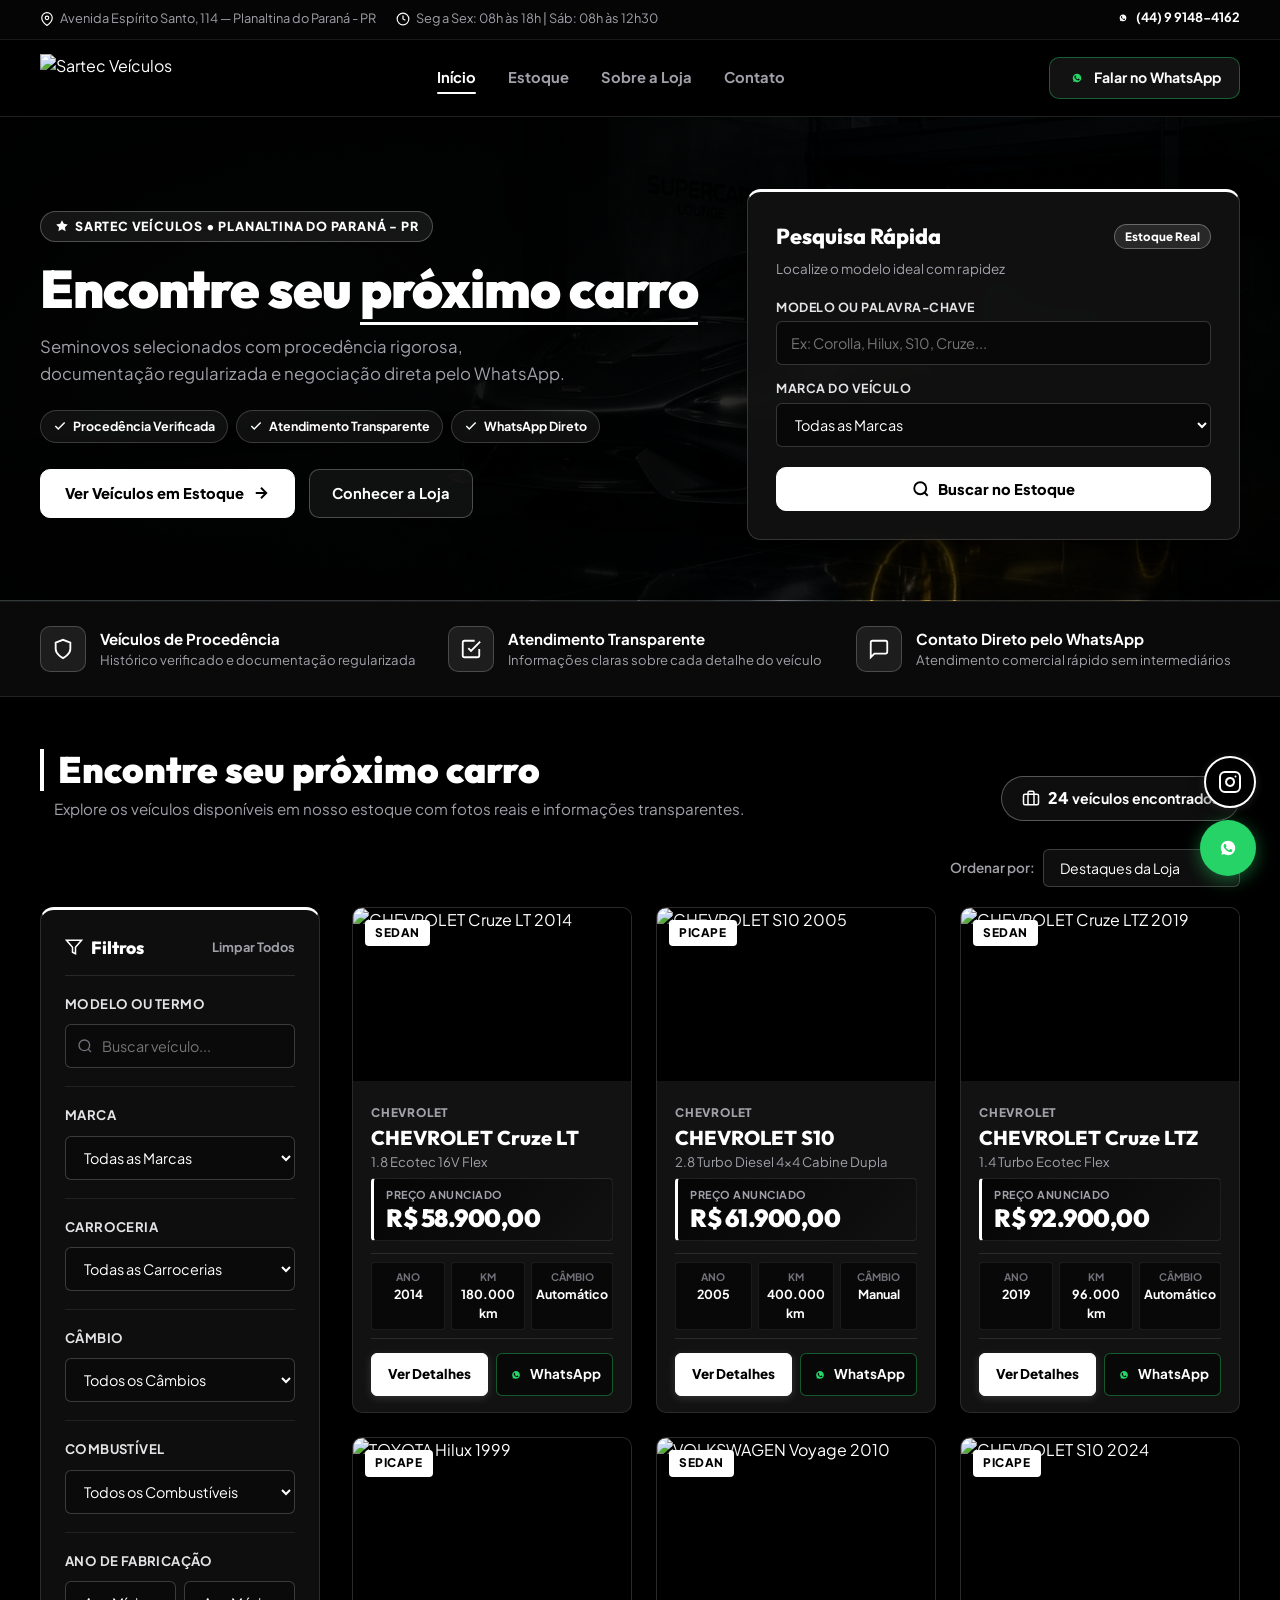
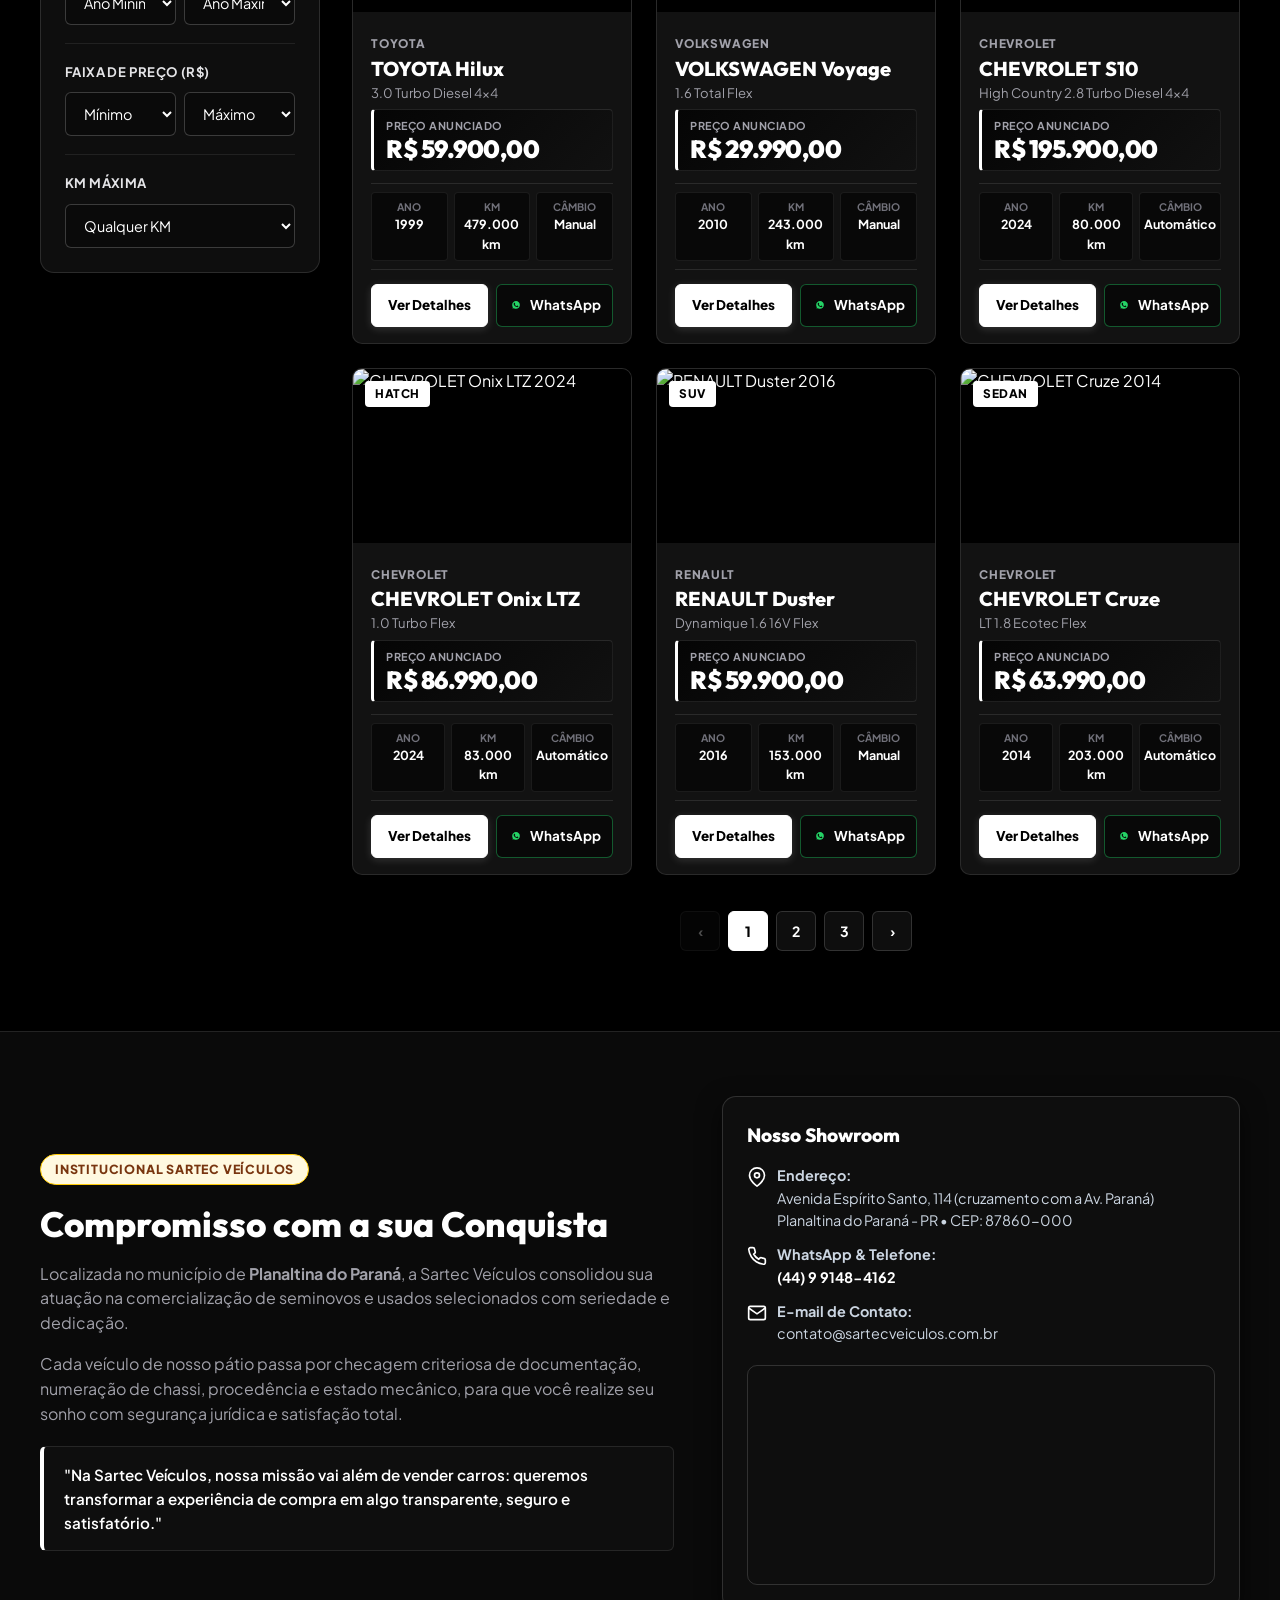
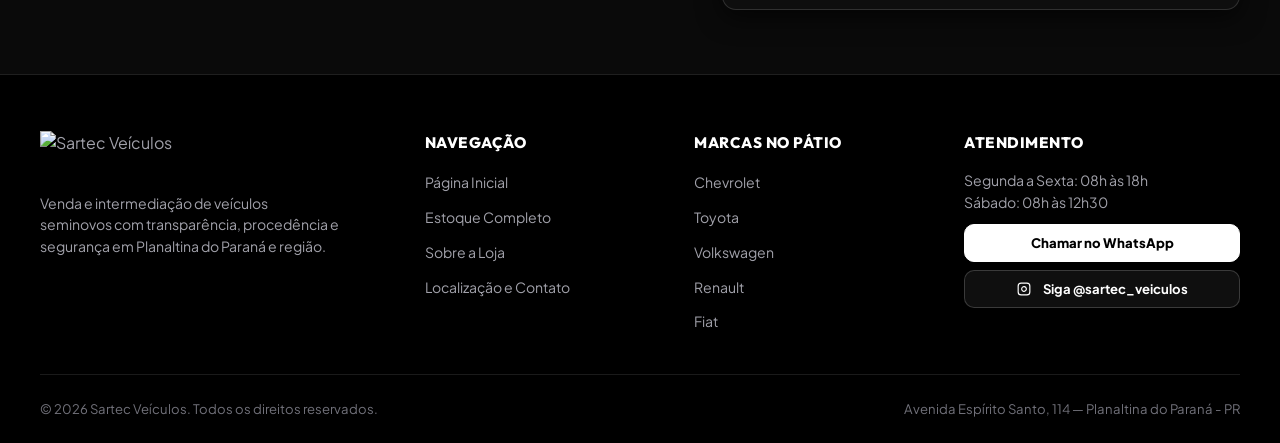
==== commit a88636b9: "feat: tema monocromático preto e branco, tela de loading, simulador de financiamento e DESIGN.md do " ====
--- a/index.html
+++ b/index.html
@@ -53,8 +53,15 @@
 <body>
 
   <!-- ========================================================================
-       TOPBAR INSTITUCIONAL
-       ======================================================================== -->
+       TELA DE CARREGAMENTO / LOADING SCREEN (MONOCROMÁTICA AUTOMOTIVA)
+       ======================================================================== -->
+  <div id="pageLoader" class="page-loader" aria-hidden="true">
+    <div class="loader-content">
+      <div class="loader-spinner"></div>
+      <div class="loader-brand">SARTEC VEÍCULOS</div>
+      <div class="loader-bar"><div class="loader-progress"></div></div>
+    </div>
+  </div>
   <div class="site-topbar">
     <div class="container topbar-inner">
       <div class="topbar-info">
--- a/css/style.css
+++ b/css/style.css
@@ -1,58 +1,58 @@
 /* ==========================================================================
    SARTEC VEÍCULOS — DESIGN SYSTEM & ESTILOS PROFISSIONAIS
-   Direção de Arte: Vitrine Automotiva Premium, Concessionária Moderna
-   Paleta: Preto Profundo (#080C14) + Grafite (#0E1524 / #121B2D)
-           + Amarelo Institucional (#FFCB06) + Tipografia Branca Nítida
+   Direção de Arte: Concessionária de Alto Luxo Monocromática (Preto & Branco Estrito)
+   Paleta: Preto Profundo (#000000 / #0A0A0A) + Grafite Nobre (#121212 / #1A1A1A)
+           + Branco Puro (#FFFFFF) + Detalhe Funcional Verde no WhatsApp (#25D366)
+   Compatível com a especificação Google Stitch (stitch.withgoogle.com / DESIGN.md)
    ========================================================================== */
 
 :root {
-  /* Tipografia */
+  /* Tipografia Oficial */
   --font-heading: 'Outfit', -apple-system, BlinkMacSystemFont, 'Segoe UI', Roboto, Helvetica, Arial, sans-serif;
   --font-body: 'Plus Jakarta Sans', -apple-system, BlinkMacSystemFont, 'Segoe UI', Roboto, Helvetica, Arial, sans-serif;
 
-  /* Cores Institucionais */
-  --color-primary: #FFCB06;
-  --color-primary-dark: #E5B600;
-  --color-primary-light: rgba(255, 203, 6, 0.14);
+  /* Paleta Monocromática Estrita: Preto e Branco */
+  --color-primary: #FFFFFF;
+  --color-primary-dark: #E4E4E7;
+  --color-primary-light: rgba(255, 255, 255, 0.12);
   --color-primary-text: #000000;
 
   --color-whatsapp: #25D366;
   --color-whatsapp-hover: #1EBE5D;
   --color-whatsapp-light: rgba(37, 211, 102, 0.16);
 
-  /* Superfícies e Fundos (Preto Profundo & Grafite de Alta Performance) */
-  --bg-page: #080C14;
-  --bg-surface: #0E1524;
-  --bg-card: #121B2D;
-  --bg-card-hover: #18233A;
-  --bg-elevated: #162035;
-  --bg-input: #090E18;
-
-  /* Seções Escuras Institucionais */
-  --bg-dark-section: #05080E;
-  --bg-dark-surface: #0A0F1A;
-  --bg-dark-card: #0F1728;
+  /* Superfícies Preto Absoluto e Grafite */
+  --bg-page: #000000;
+  --bg-surface: #0A0A0A;
+  --bg-card: #121212;
+  --bg-card-hover: #1A1A1A;
+  --bg-elevated: #202020;
+  --bg-input: #080808;
+
+  --bg-dark-section: #000000;
+  --bg-dark-surface: #080808;
+  --bg-dark-card: #111111;
 
   /* Bordas e Delimitadores */
-  --border-light: rgba(255, 255, 255, 0.08);
-  --border-medium: rgba(255, 255, 255, 0.15);
-  --border-focus: #FFCB06;
-  --border-gold: rgba(255, 203, 6, 0.4);
-  --border-dark: #1E293B;
-
-  /* Tipografia & Cores de Texto */
-  --text-main: #F8FAFC;
-  --text-secondary: #94A3B8;
-  --text-muted: #64748B;
+  --border-light: rgba(255, 255, 255, 0.10);
+  --border-medium: rgba(255, 255, 255, 0.20);
+  --border-focus: #FFFFFF;
+  --border-accent: #FFFFFF;
+  --border-dark: #27272A;
+
+  /* Textos Monocromáticos de Alto Contraste */
+  --text-main: #FFFFFF;
+  --text-secondary: #A1A1AA;
+  --text-muted: #71717A;
   --text-light: #FFFFFF;
-  --text-light-muted: #94A3B8;
+  --text-light-muted: #A1A1AA;
 
   /* Sombras Profundas */
-  --shadow-xs: 0 1px 3px rgba(0, 0, 0, 0.45);
-  --shadow-sm: 0 2px 8px rgba(0, 0, 0, 0.55);
-  --shadow-md: 0 6px 20px rgba(0, 0, 0, 0.65);
-  --shadow-lg: 0 16px 40px -4px rgba(0, 0, 0, 0.75);
-  --shadow-modal: 0 24px 60px -10px rgba(0, 0, 0, 0.85);
+  --shadow-xs: 0 1px 3px rgba(0, 0, 0, 0.7);
+  --shadow-sm: 0 2px 8px rgba(0, 0, 0, 0.8);
+  --shadow-md: 0 6px 20px rgba(0, 0, 0, 0.85);
+  --shadow-lg: 0 16px 40px rgba(0, 0, 0, 0.95);
+  --shadow-modal: 0 24px 60px rgba(0, 0, 0, 0.98);
 
   /* Dimensões & Raios */
   --radius-xs: 4px;
@@ -135,15 +135,87 @@
 }
 
 /* ==========================================================================
+   TELA DE CARREGAMENTO / LOADING SCREEN
+   ========================================================================== */
+
+.page-loader {
+  position: fixed;
+  inset: 0;
+  background-color: #000000;
+  z-index: 99999;
+  display: flex;
+  align-items: center;
+  justify-content: center;
+  opacity: 1;
+  visibility: visible;
+  transition: opacity 0.4s ease, visibility 0.4s ease;
+}
+
+.page-loader.loaded {
+  opacity: 0;
+  visibility: hidden;
+  pointer-events: none;
+}
+
+.loader-content {
+  display: flex;
+  flex-direction: column;
+  align-items: center;
+  gap: 16px;
+}
+
+.loader-spinner {
+  width: 44px;
+  height: 44px;
+  border: 3px solid rgba(255, 255, 255, 0.15);
+  border-top-color: #FFFFFF;
+  border-radius: 50%;
+  animation: spinLoader 0.75s linear infinite;
+}
+
+@keyframes spinLoader {
+  to { transform: rotate(360deg); }
+}
+
+.loader-brand {
+  font-family: var(--font-heading);
+  font-size: 0.95rem;
+  font-weight: 900;
+  letter-spacing: 3px;
+  color: #FFFFFF;
+  text-transform: uppercase;
+}
+
+.loader-bar {
+  width: 140px;
+  height: 2px;
+  background: rgba(255, 255, 255, 0.15);
+  border-radius: 2px;
+  overflow: hidden;
+}
+
+.loader-progress {
+  width: 40%;
+  height: 100%;
+  background: #FFFFFF;
+  animation: progressSweep 1.2s ease-in-out infinite alternate;
+}
+
+@keyframes progressSweep {
+  0% { transform: translateX(-100%); }
+  100% { transform: translateX(250%); }
+}
+
+/* ==========================================================================
    TOPBAR & CABEÇALHO
    ========================================================================== */
 
 .site-topbar {
-  background-color: var(--bg-dark-section);
+  background-color: #050505;
   color: var(--text-light-muted);
   font-size: 0.8rem;
   padding: 8px 0;
-  border-bottom: 1px solid rgba(255, 255, 255, 0.06);
+  border-bottom: 1px solid rgba(255, 255, 255, 0.08);
 }
 
 .topbar-inner {
@@ -169,7 +241,7 @@
 }
 
 .topbar-item svg {
-  color: var(--color-primary);
+  color: #FFFFFF;
   flex-shrink: 0;
 }
 
@@ -177,10 +249,10 @@
   position: sticky;
   top: 0;
   z-index: 1000;
-  background-color: rgba(8, 12, 20, 0.94);
-  backdrop-filter: blur(12px);
-  -webkit-backdrop-filter: blur(12px);
-  border-bottom: 1px solid rgba(255, 255, 255, 0.08);
+  background-color: rgba(0, 0, 0, 0.94);
+  backdrop-filter: blur(14px);
+  -webkit-backdrop-filter: blur(14px);
+  border-bottom: 1px solid rgba(255, 255, 255, 0.12);
   transition: background-color var(--transition-fast), box-shadow var(--transition-fast);
 }
 
@@ -222,7 +294,7 @@
 
 .nav-link:hover,
 .nav-link.active {
-  color: var(--color-primary);
+  color: #FFFFFF;
 }
 
 .nav-link.active::after {
@@ -232,7 +304,7 @@
   left: 0;
   width: 100%;
   height: 2px;
-  background-color: var(--color-primary);
+  background-color: #FFFFFF;
   border-radius: var(--radius-full);
 }
 
@@ -246,14 +318,14 @@
   display: inline-flex;
   align-items: center;
   gap: 8px;
-  background-color: #0E1524;
+  background-color: #121212;
   color: #FFFFFF;
   font-size: 0.88rem;
   font-weight: 700;
   padding: 9px 18px;
   border-radius: var(--radius-md);
   border: 1px solid rgba(37, 211, 102, 0.4);
-  box-shadow: 0 2px 10px rgba(0, 0, 0, 0.35);
+  box-shadow: 0 2px 10px rgba(0, 0, 0, 0.5);
   transition: all var(--transition-fast);
   text-decoration: none;
 }
@@ -263,7 +335,7 @@
 }
 
 .btn-header-cta:hover {
-  background-color: #162035;
+  background-color: #1C1C1C;
   border-color: #25D366;
   box-shadow: 0 4px 16px rgba(37, 211, 102, 0.3);
   transform: translateY(-1px);
@@ -306,10 +378,10 @@
   top: 76px;
   left: 0;
   width: 100%;
-  background-color: #0B0F1A;
-  border-bottom: 2px solid var(--color-primary);
+  background-color: #0A0A0A;
+  border-bottom: 2px solid #FFFFFF;
   padding: 24px 20px;
-  box-shadow: 0 10px 30px rgba(0, 0, 0, 0.8);
+  box-shadow: 0 10px 30px rgba(0, 0, 0, 0.9);
   z-index: 999;
 }
 
@@ -333,21 +405,21 @@
 }
 
 /* ==========================================================================
-   HERO / APRESENTAÇÃO
+   HERO / APRESENTAÇÃO MONOCROMÁTICA
    ========================================================================== */
 
 .hero-section {
   position: relative;
-  background-color: #05080E;
+  background-color: #000000;
   background-image: 
-    linear-gradient(90deg, rgba(5, 8, 14, 0.96) 0%, rgba(5, 8, 14, 0.90) 45%, rgba(5, 8, 14, 0.65) 75%, rgba(5, 8, 14, 0.88) 100%),
+    linear-gradient(90deg, rgba(0, 0, 0, 0.97) 0%, rgba(0, 0, 0, 0.90) 45%, rgba(0, 0, 0, 0.65) 75%, rgba(0, 0, 0, 0.92) 100%),
     url('../img/hero-bg.jpg');
   background-size: cover;
   background-position: center right;
   background-repeat: no-repeat;
   color: #FFFFFF;
   padding: 72px 0 60px;
-  border-bottom: 2px solid rgba(255, 203, 6, 0.35);
+  border-bottom: 1px solid rgba(255, 255, 255, 0.15);
   overflow: hidden;
 }
 
@@ -362,13 +434,13 @@
   display: inline-flex;
   align-items: center;
   gap: 6px;
-  background-color: rgba(255, 203, 6, 0.14);
-  color: var(--color-primary);
-  border: 1px solid rgba(255, 203, 6, 0.35);
+  background-color: rgba(255, 255, 255, 0.08);
+  color: #FFFFFF;
+  border: 1px solid rgba(255, 255, 255, 0.25);
   font-size: 0.78rem;
   font-weight: 800;
   text-transform: uppercase;
-  letter-spacing: 0.5px;
+  letter-spacing: 0.8px;
   padding: 5px 14px;
   border-radius: var(--radius-full);
   margin-bottom: 18px;
@@ -385,8 +457,8 @@
 }
 
 .hero-title .highlight {
-  color: var(--color-primary);
-  text-shadow: 0 0 30px rgba(255, 203, 6, 0.4);
+  color: #FFFFFF;
+  border-bottom: 3px solid #FFFFFF;
 }
 
 .hero-description {
@@ -409,18 +481,18 @@
   display: inline-flex;
   align-items: center;
   gap: 6px;
-  background: rgba(255, 255, 255, 0.08);
-  border: 1px solid rgba(255, 255, 255, 0.16);
+  background: rgba(255, 255, 255, 0.06);
+  border: 1px solid rgba(255, 255, 255, 0.18);
   padding: 6px 12px;
   border-radius: var(--radius-full);
   font-size: 0.78rem;
   font-weight: 700;
-  color: #F8FAFC;
+  color: #FFFFFF;
   backdrop-filter: blur(6px);
 }
 
 .hero-feature-item svg {
-  color: var(--color-primary);
+  color: #FFFFFF;
 }
 
 .hero-ctas {
@@ -430,34 +502,27 @@
   flex-wrap: wrap;
 }
 
-.hero-btn-main {
-  box-shadow: 0 4px 20px rgba(255, 203, 6, 0.35);
-}
-
-.hero-btn-main:hover {
-  box-shadow: 0 6px 25px rgba(255, 203, 6, 0.55);
-}
-
 .btn-primary {
   display: inline-flex;
   align-items: center;
   justify-content: center;
   gap: 8px;
-  background-color: var(--color-primary);
+  background-color: #FFFFFF;
   color: #000000;
   font-size: 0.92rem;
   font-weight: 800;
   padding: 12px 24px;
   border-radius: var(--radius-md);
-  border: none;
+  border: 1px solid #FFFFFF;
   cursor: pointer;
-  transition: background-color var(--transition-fast), transform var(--transition-fast), box-shadow var(--transition-fast);
+  transition: all var(--transition-fast);
 }
 
 .btn-primary:hover {
-  background-color: var(--color-primary-dark);
+  background-color: #E4E4E7;
   color: #000000;
   transform: translateY(-2px);
+  box-shadow: 0 4px 18px rgba(255, 255, 255, 0.2);
 }
 
 .btn-secondary {
@@ -465,34 +530,34 @@
   align-items: center;
   justify-content: center;
   gap: 8px;
-  background-color: rgba(255, 255, 255, 0.08);
+  background-color: rgba(255, 255, 255, 0.06);
   color: #FFFFFF;
   font-size: 0.92rem;
   font-weight: 700;
   padding: 12px 22px;
   border-radius: var(--radius-md);
-  border: 1px solid rgba(255, 255, 255, 0.2);
+  border: 1px solid rgba(255, 255, 255, 0.25);
   cursor: pointer;
   transition: all var(--transition-fast);
 }
 
 .btn-secondary:hover {
   background-color: rgba(255, 255, 255, 0.15);
-  border-color: rgba(255, 255, 255, 0.35);
+  border-color: #FFFFFF;
   transform: translateY(-2px);
   color: #FFFFFF;
 }
 
 /* Card de Busca Rápida no Hero */
 .hero-quick-card {
-  background: rgba(14, 21, 36, 0.88);
+  background: rgba(18, 18, 18, 0.92);
   backdrop-filter: blur(14px);
   -webkit-backdrop-filter: blur(14px);
-  border: 1px solid rgba(255, 255, 255, 0.14);
-  border-top: 3px solid var(--color-primary);
+  border: 1px solid rgba(255, 255, 255, 0.16);
+  border-top: 3px solid #FFFFFF;
   border-radius: var(--radius-lg);
   padding: 28px;
-  box-shadow: 0 16px 40px rgba(0, 0, 0, 0.6);
+  box-shadow: 0 16px 40px rgba(0, 0, 0, 0.8);
 }
 
 .quick-card-header {
@@ -510,9 +575,9 @@
 }
 
 .quick-card-badge {
-  background-color: rgba(255, 203, 6, 0.15);
-  color: var(--color-primary);
-  border: 1px solid rgba(255, 203, 6, 0.35);
+  background-color: rgba(255, 255, 255, 0.1);
+  color: #FFFFFF;
+  border: 1px solid rgba(255, 255, 255, 0.3);
   font-size: 0.72rem;
   font-weight: 800;
   padding: 3px 10px;
@@ -526,25 +591,25 @@
 }
 
 .hero-quick-card .form-label {
-  color: #CBD5E1;
+  color: #E4E4E7;
   font-size: 0.78rem;
   font-weight: 700;
 }
 
 .hero-quick-card .form-control {
-  background-color: #090E18;
-  border: 1px solid rgba(255, 255, 255, 0.16);
+  background-color: #080808;
+  border: 1px solid rgba(255, 255, 255, 0.18);
   color: #FFFFFF;
 }
 
 .hero-quick-card .form-control:focus {
-  border-color: var(--color-primary);
-  box-shadow: 0 0 0 3px rgba(255, 203, 6, 0.25);
-  background-color: #0D1424;
+  border-color: #FFFFFF;
+  box-shadow: 0 0 0 3px rgba(255, 255, 255, 0.2);
+  background-color: #121212;
 }
 
 .hero-quick-card select.form-control option {
-  background-color: #0E1524;
+  background-color: #0E0E0E;
   color: #FFFFFF;
 }
 
@@ -558,7 +623,7 @@
 .form-label {
   font-size: 0.8rem;
   font-weight: 700;
-  color: #CBD5E1;
+  color: #E4E4E7;
   text-transform: uppercase;
   letter-spacing: 0.5px;
   margin-bottom: 4px;
@@ -579,24 +644,24 @@
 }
 
 .form-control:focus {
-  border-color: var(--color-primary);
-  background-color: #121B2D;
-  box-shadow: 0 0 0 3px rgba(255, 203, 6, 0.2);
+  border-color: #FFFFFF;
+  background-color: #181818;
+  box-shadow: 0 0 0 3px rgba(255, 255, 255, 0.2);
 }
 
 select.form-control option {
-  background-color: #0E1524;
+  background-color: #0E0E0E;
   color: #FFFFFF;
 }
 
 /* ==========================================================================
-   FAIXA DE DIFERENCIAIS CONFIRMADOS (PILARES ESCUROS)
+   FAIXA DE DIFERENCIAIS CONFIRMADOS (PILARES MONOCROMÁTICOS)
    ========================================================================== */
 
 .pillars-strip {
-  background-color: #0A0F1A;
-  border-bottom: 1px solid rgba(255, 255, 255, 0.08);
-  border-top: 1px solid rgba(255, 255, 255, 0.04);
+  background-color: #0A0A0A;
+  border-bottom: 1px solid rgba(255, 255, 255, 0.1);
+  border-top: 1px solid rgba(255, 255, 255, 0.06);
   padding: 24px 0;
 }
 
@@ -616,9 +681,9 @@
   width: 46px;
   height: 46px;
   border-radius: var(--radius-md);
-  background-color: rgba(255, 203, 6, 0.12);
-  color: var(--color-primary);
-  border: 1px solid rgba(255, 203, 6, 0.3);
+  background-color: rgba(255, 255, 255, 0.08);
+  color: #FFFFFF;
+  border: 1px solid rgba(255, 255, 255, 0.2);
   display: flex;
   align-items: center;
   justify-content: center;
@@ -665,7 +730,7 @@
   color: #FFFFFF;
   line-height: 1.15;
   padding-left: 14px;
-  border-left: 4px solid var(--color-primary);
+  border-left: 4px solid #FFFFFF;
 }
 
 .catalog-desc {
@@ -679,28 +744,28 @@
   display: inline-flex;
   align-items: center;
   gap: 8px;
-  background-color: #0E1524;
-  border: 1px solid rgba(255, 203, 6, 0.45);
+  background-color: #0E0E0E;
+  border: 1px solid rgba(255, 255, 255, 0.3);
   padding: 9px 20px;
   border-radius: var(--radius-full);
   font-size: 0.88rem;
   font-weight: 700;
   color: #FFFFFF;
-  box-shadow: 0 4px 16px rgba(0, 0, 0, 0.4);
+  box-shadow: 0 4px 16px rgba(0, 0, 0, 0.6);
 }
 
 .catalog-counter-pill svg {
-  color: var(--color-primary);
+  color: #FFFFFF;
 }
 
 .counter-number,
 .catalog-counter-pill strong {
-  color: var(--color-primary);
+  color: #FFFFFF;
   font-weight: 900;
   font-size: 1rem;
 }
 
-/* Layout Principal do Catálogo (Filtros Laterais + Grid) */
+/* Layout Principal do Catálogo */
 .catalog-layout {
   display: grid;
   grid-template-columns: 280px 1fr;
@@ -710,12 +775,12 @@
 
 /* Painel Lateral de Filtros */
 .filters-sidebar {
-  background-color: #0E1524;
-  border: 1px solid rgba(255, 255, 255, 0.1);
-  border-top: 3px solid var(--color-primary);
+  background-color: #0E0E0E;
+  border: 1px solid rgba(255, 255, 255, 0.12);
+  border-top: 3px solid #FFFFFF;
   border-radius: var(--radius-lg);
   padding: 24px;
-  box-shadow: 0 8px 24px rgba(0, 0, 0, 0.45);
+  box-shadow: 0 8px 24px rgba(0, 0, 0, 0.6);
   position: sticky;
   top: 96px;
 }
@@ -725,7 +790,7 @@
   align-items: center;
   justify-content: space-between;
   padding-bottom: 14px;
-  border-bottom: 1px solid rgba(255, 255, 255, 0.08);
+  border-bottom: 1px solid rgba(255, 255, 255, 0.1);
   margin-bottom: 18px;
 }
 
@@ -747,7 +812,8 @@
 }
 
 .btn-clear-filters:hover {
-  color: #EF4444;
+  color: #FFFFFF;
+  text-decoration: underline;
 }
 
 .filter-group {
@@ -765,7 +831,7 @@
 .filter-title {
   font-size: 0.82rem;
   font-weight: 700;
-  color: #E2E8F0;
+  color: #E4E4E7;
   text-transform: uppercase;
   letter-spacing: 0.4px;
   margin-bottom: 10px;
@@ -803,17 +869,17 @@
   flex-wrap: wrap;
   margin-bottom: 20px;
   padding: 12px 18px;
-  background-color: #0E1524;
-  border: 1px solid rgba(255, 255, 255, 0.1);
-  border-left: 3px solid var(--color-primary);
+  background-color: #0E0E0E;
+  border: 1px solid rgba(255, 255, 255, 0.12);
+  border-left: 3px solid #FFFFFF;
   border-radius: var(--radius-md);
-  box-shadow: 0 4px 14px rgba(0, 0, 0, 0.35);
+  box-shadow: 0 4px 14px rgba(0, 0, 0, 0.5);
 }
 
 .active-filters-label {
   font-size: 0.8rem;
   font-weight: 800;
-  color: #CBD5E1;
+  color: #E4E4E7;
   text-transform: uppercase;
   letter-spacing: 0.4px;
 }
@@ -822,14 +888,14 @@
   display: inline-flex;
   align-items: center;
   gap: 6px;
-  background-color: #162035;
+  background-color: #1A1A1A;
   color: #FFFFFF;
   font-size: 0.8rem;
   font-weight: 700;
   padding: 4px 10px;
   border-radius: var(--radius-full);
-  border: 1px solid rgba(255, 203, 6, 0.5);
-  box-shadow: 0 1px 4px rgba(0, 0, 0, 0.3);
+  border: 1px solid rgba(255, 255, 255, 0.35);
+  box-shadow: 0 1px 4px rgba(0, 0, 0, 0.4);
 }
 
 .filter-pill-remove {
@@ -844,8 +910,8 @@
 }
 
 .filter-pill-remove:hover {
-  background-color: #DC2626;
-  color: #FFFFFF;
+  background-color: #FFFFFF;
+  color: #000000;
 }
 
 /* Barra Superior de Ordenação e Mobile Filter Trigger */
@@ -868,8 +934,8 @@
   display: none;
   align-items: center;
   gap: 8px;
-  background-color: #0E1524;
-  border: 1px solid rgba(255, 255, 255, 0.16);
+  background-color: #0E0E0E;
+  border: 1px solid rgba(255, 255, 255, 0.2);
   padding: 8px 16px;
   border-radius: var(--radius-md);
   font-size: 0.88rem;
@@ -895,13 +961,13 @@
   height: 38px;
   padding: 0 12px;
   font-size: 0.88rem;
-  background-color: #0E1524;
-  border: 1px solid rgba(255, 255, 255, 0.15);
+  background-color: #0E0E0E;
+  border: 1px solid rgba(255, 255, 255, 0.2);
   color: #FFFFFF;
 }
 
 /* ==========================================================================
-   CARDS DE VEÍCULOS (VITRINE AUTOMOTIVA EM GRAFITE PROFUNDO)
+   CARDS DE VEÍCULOS (MONOCROMÁTICO PRETO E BRANCO)
    ========================================================================== */
 
 .vehicles-grid {
@@ -912,10 +978,10 @@
 
 .vehicle-card {
   background-color: var(--bg-card);
-  border: 1px solid rgba(255, 255, 255, 0.08);
+  border: 1px solid rgba(255, 255, 255, 0.1);
   border-radius: var(--radius-md);
   overflow: hidden;
-  box-shadow: 0 4px 18px rgba(0, 0, 0, 0.5);
+  box-shadow: 0 4px 18px rgba(0, 0, 0, 0.6);
   display: flex;
   flex-direction: column;
   transition: transform 0.25s ease, box-shadow 0.25s ease, border-color 0.25s ease;
@@ -925,8 +991,8 @@
 
 .vehicle-card:hover {
   transform: translateY(-5px);
-  box-shadow: 0 18px 40px -4px rgba(0, 0, 0, 0.75), 0 0 22px rgba(255, 203, 6, 0.15);
-  border-color: rgba(255, 203, 6, 0.55);
+  box-shadow: 0 18px 40px -4px rgba(0, 0, 0, 0.9), 0 0 20px rgba(255, 255, 255, 0.15);
+  border-color: rgba(255, 255, 255, 0.6);
 }
 
 /* Fotografia Principal */
@@ -934,7 +1000,7 @@
   position: relative;
   width: 100%;
   aspect-ratio: 16 / 10;
-  background-color: #080C14;
+  background-color: #000000;
   overflow: hidden;
   display: block;
 }
@@ -950,21 +1016,21 @@
   transform: scale(1.05);
 }
 
-/* 1. Etiqueta de Categoria: Fundo Amarelo Oficial e Texto Preto */
+/* 1. Etiqueta de Categoria: Fundo Branco Puro e Texto Preto */
 .card-category-badge {
   position: absolute;
   top: 12px;
   left: 12px;
   z-index: 2;
-  background-color: var(--color-primary);
+  background-color: #FFFFFF;
   color: #000000;
   font-size: 0.74rem;
-  font-weight: 800;
+  font-weight: 900;
   text-transform: uppercase;
-  letter-spacing: 0.5px;
+  letter-spacing: 0.6px;
   padding: 4px 10px;
   border-radius: var(--radius-xs);
-  box-shadow: 0 2px 8px rgba(0, 0, 0, 0.4);
+  box-shadow: 0 2px 8px rgba(0, 0, 0, 0.6);
 }
 
 /* Corpo do Card */
@@ -982,7 +1048,7 @@
 .card-brand {
   font-size: 0.74rem;
   font-weight: 800;
-  color: var(--color-primary);
+  color: var(--text-secondary);
   text-transform: uppercase;
   letter-spacing: 0.8px;
 }
@@ -1002,7 +1068,7 @@
 }
 
 .card-title a:hover {
-  color: var(--color-primary);
+  color: #E4E4E7;
 }
 
 .card-version {
@@ -1014,11 +1080,11 @@
   text-overflow: ellipsis;
 }
 
-/* 2. Preço com Alto Destaque Visual em Grafite Profundo */
+/* 2. Preço com Alto Destaque Monocromático */
 .card-price-box {
-  background: linear-gradient(135deg, #090E18 0%, #0E1524 100%);
-  border: 1px solid rgba(255, 255, 255, 0.08);
-  border-left: 3px solid var(--color-primary);
+  background: linear-gradient(135deg, #050505 0%, #111111 100%);
+  border: 1px solid rgba(255, 255, 255, 0.1);
+  border-left: 3px solid #FFFFFF;
   padding: 8px 12px;
   border-radius: 4px;
   margin-bottom: 12px;
@@ -1048,8 +1114,8 @@
   grid-template-columns: repeat(3, 1fr);
   gap: 6px;
   padding: 8px 0;
-  border-top: 1px solid rgba(255, 255, 255, 0.08);
-  border-bottom: 1px solid rgba(255, 255, 255, 0.08);
+  border-top: 1px solid rgba(255, 255, 255, 0.1);
+  border-bottom: 1px solid rgba(255, 255, 255, 0.1);
   margin-bottom: 14px;
 }
 
@@ -1058,8 +1124,8 @@
   flex-direction: column;
   align-items: center;
   text-align: center;
-  background-color: #090E18;
-  border: 1px solid rgba(255, 255, 255, 0.06);
+  background-color: #080808;
+  border: 1px solid rgba(255, 255, 255, 0.08);
   padding: 6px 4px;
   border-radius: var(--radius-xs);
 }
@@ -1074,10 +1140,10 @@
 .spec-value {
   font-size: 0.78rem;
   font-weight: 700;
-  color: #F8FAFC;
-}
-
-/* 4. Ações: Botão Amarelo Ver Detalhes + Botão Escuro WhatsApp com Ícone Verde */
+  color: #FFFFFF;
+}
+
+/* 4. Ações: Botão Branco "Ver Detalhes" + Botão WhatsApp */
 .card-buttons {
   display: grid;
   grid-template-columns: 1fr 1fr;
@@ -1089,23 +1155,23 @@
   display: inline-flex;
   align-items: center;
   justify-content: center;
-  background-color: var(--color-primary);
+  background-color: #FFFFFF;
   color: #000000;
   font-size: 0.84rem;
   font-weight: 800;
   padding: 10px 8px;
   border-radius: var(--radius-sm);
-  border: 1px solid #E5B600;
-  box-shadow: 0 2px 8px rgba(255, 203, 6, 0.25);
+  border: 1px solid #FFFFFF;
+  box-shadow: 0 2px 8px rgba(255, 255, 255, 0.15);
   transition: all var(--transition-fast);
   cursor: pointer;
   text-decoration: none;
 }
 
 .btn-card-details:hover {
-  background-color: var(--color-primary-dark);
+  background-color: #E4E4E7;
   transform: translateY(-1px);
-  box-shadow: 0 4px 14px rgba(255, 203, 6, 0.45);
+  box-shadow: 0 4px 14px rgba(255, 255, 255, 0.3);
   color: #000000;
 }
 
@@ -1114,13 +1180,13 @@
   align-items: center;
   justify-content: center;
   gap: 6px;
-  background-color: #090E18;
+  background-color: #080808;
   color: #FFFFFF;
   font-size: 0.84rem;
   font-weight: 700;
   padding: 10px 8px;
   border-radius: var(--radius-sm);
-  border: 1px solid rgba(37, 211, 102, 0.35);
+  border: 1px solid rgba(37, 211, 102, 0.4);
   transition: all var(--transition-fast);
   text-decoration: none;
 }
@@ -1132,7 +1198,7 @@
 }
 
 .btn-card-whatsapp:hover {
-  background-color: #121B2D;
+  background-color: #141414;
   border-color: #25D366;
   box-shadow: 0 4px 14px rgba(37, 211, 102, 0.3);
   transform: translateY(-1px);
@@ -1141,8 +1207,8 @@
 /* Estado de Estoque Vazio */
 .empty-state {
   grid-column: 1 / -1;
-  background-color: #0E1524;
-  border: 1px dashed rgba(255, 255, 255, 0.16);
+  background-color: #0E0E0E;
+  border: 1px dashed rgba(255, 255, 255, 0.2);
   border-radius: var(--radius-lg);
   padding: 56px 20px;
   text-align: center;
@@ -1187,8 +1253,8 @@
   display: inline-flex;
   align-items: center;
   justify-content: center;
-  background-color: #0E1524;
-  border: 1px solid rgba(255, 255, 255, 0.12);
+  background-color: #0E0E0E;
+  border: 1px solid rgba(255, 255, 255, 0.15);
   border-radius: var(--radius-sm);
   font-size: 0.88rem;
   font-weight: 700;
@@ -1197,20 +1263,20 @@
 }
 
 .btn-page:hover:not(:disabled) {
-  background-color: #162035;
-  border-color: var(--color-primary);
-  color: var(--color-primary);
+  background-color: #1A1A1A;
+  border-color: #FFFFFF;
+  color: #FFFFFF;
 }
 
 .btn-page.active {
-  background-color: var(--color-primary);
-  border-color: var(--color-primary);
+  background-color: #FFFFFF;
+  border-color: #FFFFFF;
   color: #000000;
   font-weight: 900;
 }
 
 .btn-page:disabled {
-  opacity: 0.35;
+  opacity: 0.3;
   cursor: not-allowed;
 }
 
@@ -1244,15 +1310,15 @@
 }
 
 .vehicle-breadcrumbs a:hover {
-  color: var(--color-primary);
+  color: #FFFFFF;
 }
 
 .vehicle-breadcrumbs .sep {
-  color: rgba(255, 255, 255, 0.2);
+  color: rgba(255, 255, 255, 0.25);
 }
 
 .vehicle-breadcrumbs .current {
-  color: var(--color-primary);
+  color: #FFFFFF;
   font-weight: 700;
 }
 
@@ -1260,7 +1326,7 @@
 .vehicle-not-found {
   text-align: center;
   padding: 80px 20px;
-  background-color: #0E1524;
+  background-color: #0E0E0E;
   border-radius: var(--radius-lg);
   border: 1px dashed rgba(255, 255, 255, 0.2);
   margin: 40px 0;
@@ -1290,7 +1356,7 @@
   display: grid;
   grid-template-columns: 1.15fr 0.85fr;
   gap: 36px;
-  margin-bottom: 56px;
+  margin-bottom: 48px;
   align-items: flex-start;
 }
 
@@ -1306,25 +1372,25 @@
   aspect-ratio: 16 / 10;
   border-radius: var(--radius-md);
   overflow: hidden;
-  background-color: #080C14;
-  border: 1px solid rgba(255, 255, 255, 0.1);
-  box-shadow: 0 8px 30px rgba(0, 0, 0, 0.6);
+  background-color: #000000;
+  border: 1px solid rgba(255, 255, 255, 0.15);
+  box-shadow: 0 8px 30px rgba(0, 0, 0, 0.8);
 }
 
 .gallery-category-badge {
   position: absolute;
   top: 14px;
   left: 14px;
-  background-color: var(--color-primary);
+  background-color: #FFFFFF;
   color: #000000;
   font-size: 0.78rem;
-  font-weight: 800;
+  font-weight: 900;
   text-transform: uppercase;
-  letter-spacing: 0.5px;
+  letter-spacing: 0.6px;
   padding: 5px 12px;
   border-radius: var(--radius-xs);
   z-index: 2;
-  box-shadow: 0 2px 10px rgba(0, 0, 0, 0.45);
+  box-shadow: 0 2px 10px rgba(0, 0, 0, 0.6);
 }
 
 .gallery-main-img {
@@ -1346,10 +1412,10 @@
   height: 6px;
 }
 .gallery-thumbs-row::-webkit-scrollbar-track {
-  background: #080C14;
+  background: #000000;
 }
 .gallery-thumbs-row::-webkit-scrollbar-thumb {
-  background: #18233A;
+  background: #27272A;
   border-radius: 3px;
 }
 
@@ -1358,20 +1424,20 @@
   height: 58px;
   border-radius: var(--radius-xs);
   object-fit: cover;
-  border: 2px solid rgba(255, 255, 255, 0.12);
+  border: 2px solid rgba(255, 255, 255, 0.15);
   cursor: pointer;
   transition: all var(--transition-fast);
   flex-shrink: 0;
 }
 
 .v-thumb:hover {
-  border-color: rgba(255, 203, 6, 0.6);
+  border-color: #FFFFFF;
   transform: translateY(-2px);
 }
 
 .v-thumb.active {
-  border-color: var(--color-primary);
-  box-shadow: 0 0 12px rgba(255, 203, 6, 0.4);
+  border-color: #FFFFFF;
+  box-shadow: 0 0 12px rgba(255, 255, 255, 0.4);
 }
 
 /* Pilares de Confiança no Showroom */
@@ -1386,14 +1452,14 @@
   display: flex;
   align-items: center;
   gap: 12px;
-  background-color: #0E1524;
-  border: 1px solid rgba(255, 255, 255, 0.08);
+  background-color: #0E0E0E;
+  border: 1px solid rgba(255, 255, 255, 0.1);
   padding: 12px 16px;
   border-radius: var(--radius-md);
 }
 
 .v-trust-item svg {
-  color: var(--color-primary);
+  color: #FFFFFF;
   flex-shrink: 0;
 }
 
@@ -1420,9 +1486,9 @@
 
 .v-brand-tag {
   display: inline-block;
-  background-color: rgba(255, 203, 6, 0.14);
-  color: var(--color-primary);
-  border: 1px solid rgba(255, 203, 6, 0.35);
+  background-color: rgba(255, 255, 255, 0.1);
+  color: #FFFFFF;
+  border: 1px solid rgba(255, 255, 255, 0.25);
   font-size: 0.78rem;
   font-weight: 800;
   text-transform: uppercase;
@@ -1446,15 +1512,15 @@
   color: var(--text-secondary);
 }
 
-/* Card de Preço em Destaque Visual Máximo */
+/* Card de Preço em Destaque Visual */
 .v-price-card {
-  background: linear-gradient(135deg, #090E18 0%, #121B2D 100%);
-  border: 1px solid rgba(255, 203, 6, 0.45);
-  border-left: 5px solid var(--color-primary);
+  background: linear-gradient(135deg, #050505 0%, #141414 100%);
+  border: 1px solid rgba(255, 255, 255, 0.25);
+  border-left: 5px solid #FFFFFF;
   border-radius: var(--radius-md);
   padding: 20px 24px;
-  margin-bottom: 22px;
-  box-shadow: 0 8px 28px rgba(0, 0, 0, 0.6);
+  margin-bottom: 20px;
+  box-shadow: 0 8px 28px rgba(0, 0, 0, 0.8);
 }
 
 .v-price-top {
@@ -1474,7 +1540,7 @@
 
 .v-price-condition {
   font-size: 0.78rem;
-  color: var(--color-primary);
+  color: #FFFFFF;
   font-weight: 700;
 }
 
@@ -1482,16 +1548,41 @@
   font-family: var(--font-heading);
   font-size: 2.7rem;
   font-weight: 900;
-  color: var(--color-primary);
+  color: #FFFFFF;
   line-height: 1.1;
   letter-spacing: -0.5px;
-  text-shadow: 0 0 28px rgba(255, 203, 6, 0.3);
 }
 
 .v-price-meta {
   font-size: 0.78rem;
   color: var(--text-secondary);
   margin-top: 8px;
+}
+
+/* Atalho para o Simulador */
+.v-simulator-shortcut {
+  display: inline-flex;
+  align-items: center;
+  gap: 8px;
+  background-color: #0E0E0E;
+  border: 1px solid rgba(255, 255, 255, 0.2);
+  color: #FFFFFF;
+  font-size: 0.84rem;
+  font-weight: 700;
+  padding: 10px 16px;
+  border-radius: var(--radius-md);
+  margin-bottom: 20px;
+  transition: all var(--transition-fast);
+}
+
+.v-simulator-shortcut:hover {
+  background-color: #1A1A1A;
+  border-color: #FFFFFF;
+  transform: translateY(-1px);
+}
+
+.v-simulator-shortcut svg {
+  color: #FFFFFF;
 }
 
 /* Quick Specs */
@@ -1503,8 +1594,8 @@
 }
 
 .v-qspec-cell {
-  background-color: #0E1524;
-  border: 1px solid rgba(255, 255, 255, 0.08);
+  background-color: #0E0E0E;
+  border: 1px solid rgba(255, 255, 255, 0.1);
   border-radius: var(--radius-sm);
   padding: 10px 14px;
   display: flex;
@@ -1571,8 +1662,8 @@
   justify-content: center;
   width: 100%;
   padding: 12px 18px;
-  background-color: #0E1524;
-  border: 1px solid rgba(255, 255, 255, 0.12);
+  background-color: #0E0E0E;
+  border: 1px solid rgba(255, 255, 255, 0.15);
   border-radius: var(--radius-md);
   color: #CBD5E1;
   font-size: 0.88rem;
@@ -1582,15 +1673,279 @@
 }
 
 .btn-back-stock:hover {
-  background-color: #162035;
-  border-color: var(--color-primary);
-  color: var(--color-primary);
+  background-color: #1A1A1A;
+  border-color: #FFFFFF;
+  color: #FFFFFF;
+}
+
+/* ==========================================================================
+   SIMULADOR DE FINANCIAMENTO AUTOMOTIVO
+   ========================================================================== */
+
+.financing-calculator-section {
+  background-color: #0A0A0A;
+  border: 1px solid rgba(255, 255, 255, 0.15);
+  border-radius: var(--radius-lg);
+  padding: 40px 36px;
+  margin-bottom: 56px;
+}
+
+.simulator-badge {
+  display: inline-block;
+  background-color: rgba(255, 255, 255, 0.1);
+  color: #FFFFFF;
+  border: 1px solid rgba(255, 255, 255, 0.25);
+  font-size: 0.75rem;
+  font-weight: 800;
+  text-transform: uppercase;
+  letter-spacing: 0.8px;
+  padding: 3px 12px;
+  border-radius: var(--radius-full);
+  margin-bottom: 10px;
+}
+
+.simulator-card {
+  background-color: #121212;
+  border: 1px solid rgba(255, 255, 255, 0.12);
+  border-radius: var(--radius-md);
+  padding: 32px;
+  margin-top: 24px;
+}
+
+.simulator-grid {
+  display: grid;
+  grid-template-columns: 1.15fr 0.85fr;
+  gap: 36px;
+  align-items: flex-start;
+}
+
+.sim-field-group {
+  margin-bottom: 24px;
+}
+
+.sim-field-group:last-child {
+  margin-bottom: 0;
+}
+
+.sim-static-val {
+  font-family: var(--font-heading);
+  font-size: 1.6rem;
+  font-weight: 900;
+  color: #FFFFFF;
+  margin-top: 4px;
+}
+
+.sim-label-row {
+  display: flex;
+  justify-content: space-between;
+  align-items: center;
+  margin-bottom: 8px;
+}
+
+.sim-pct-tag {
+  background-color: #FFFFFF;
+  color: #000000;
+  font-size: 0.75rem;
+  font-weight: 900;
+  padding: 2px 8px;
+  border-radius: var(--radius-xs);
+}
+
+.sim-range-slider {
+  width: 100%;
+  height: 6px;
+  border-radius: 3px;
+  background: #27272A;
+  outline: none;
+  accent-color: #FFFFFF;
+  cursor: pointer;
+  margin-bottom: 12px;
+}
+
+.sim-input-money-wrap {
+  position: relative;
+  margin-bottom: 10px;
+}
+
+.currency-prefix {
+  position: absolute;
+  left: 14px;
+  top: 50%;
+  transform: translateY(-50%);
+  color: var(--text-secondary);
+  font-weight: 700;
+  font-size: 0.9rem;
+}
+
+.sim-money-input {
+  padding-left: 42px !important;
+  font-weight: 800;
+  font-size: 1rem;
+}
+
+.sim-preset-chips {
+  display: flex;
+  gap: 8px;
+  flex-wrap: wrap;
+}
+
+.preset-chip {
+  background-color: #1A1A1A;
+  border: 1px solid rgba(255, 255, 255, 0.15);
+  color: #FFFFFF;
+  font-size: 0.8rem;
+  font-weight: 700;
+  padding: 6px 14px;
+  border-radius: var(--radius-full);
+  cursor: pointer;
+  transition: all var(--transition-fast);
+}
+
+.preset-chip:hover {
+  border-color: #FFFFFF;
+}
+
+.preset-chip.active {
+  background-color: #FFFFFF;
+  color: #000000;
+  border-color: #FFFFFF;
+}
+
+.sim-term-selector {
+  display: grid;
+  grid-template-columns: repeat(5, 1fr);
+  gap: 8px;
+  margin-top: 8px;
+}
+
+.term-btn {
+  background-color: #1A1A1A;
+  border: 1px solid rgba(255, 255, 255, 0.15);
+  color: #FFFFFF;
+  font-size: 0.9rem;
+  font-weight: 800;
+  padding: 10px 0;
+  border-radius: var(--radius-sm);
+  cursor: pointer;
+  transition: all var(--transition-fast);
+  text-align: center;
+}
+
+.term-btn:hover {
+  border-color: #FFFFFF;
+}
+
+.term-btn.active {
+  background-color: #FFFFFF;
+  color: #000000;
+  border-color: #FFFFFF;
+}
+
+.sim-result-col {
+  background-color: #080808;
+  border: 1px solid rgba(255, 255, 255, 0.15);
+  border-radius: var(--radius-md);
+  padding: 24px;
+  display: flex;
+  flex-direction: column;
+}
+
+.sim-result-header {
+  padding-bottom: 18px;
+  border-bottom: 1px solid rgba(255, 255, 255, 0.1);
+  margin-bottom: 18px;
+}
+
+.sim-res-subtitle {
+  font-size: 0.75rem;
+  font-weight: 700;
+  text-transform: uppercase;
+  letter-spacing: 0.5px;
+  color: var(--text-secondary);
+}
+
+.sim-res-installment {
+  display: flex;
+  align-items: baseline;
+  gap: 8px;
+  margin-top: 4px;
+  flex-wrap: wrap;
+}
+
+.months-tag {
+  font-size: 1.1rem;
+  font-weight: 700;
+  color: var(--text-secondary);
+}
+
+.installment-amount {
+  font-family: var(--font-heading);
+  font-size: 2.3rem;
+  font-weight: 900;
+  color: #FFFFFF;
+  line-height: 1.1;
+}
+
+.sim-res-tax-info {
+  display: block;
+  font-size: 0.72rem;
+  color: var(--text-muted);
+  margin-top: 6px;
+}
+
+.sim-summary-breakdown {
+  display: flex;
+  flex-direction: column;
+  gap: 10px;
+  margin-bottom: 22px;
+}
+
+.breakdown-row {
+  display: flex;
+  justify-content: space-between;
+  font-size: 0.85rem;
+  color: var(--text-secondary);
+}
+
+.breakdown-row strong {
+  color: #FFFFFF;
+  font-weight: 700;
+}
+
+.btn-whatsapp-sim {
+  display: flex;
+  align-items: center;
+  justify-content: center;
+  gap: 10px;
+  width: 100%;
+  background-color: var(--color-whatsapp);
+  color: #FFFFFF;
+  font-size: 0.95rem;
+  font-weight: 800;
+  padding: 15px 20px;
+  border-radius: var(--radius-md);
+  box-shadow: 0 4px 18px rgba(37, 211, 102, 0.4);
+  transition: all var(--transition-fast);
+  text-decoration: none;
+  margin-top: auto;
+  text-align: center;
+}
+
+.btn-whatsapp-sim:hover {
+  background-color: var(--color-whatsapp-hover);
+  transform: translateY(-2px);
+  box-shadow: 0 8px 24px rgba(37, 211, 102, 0.6);
+  color: #FFFFFF;
+}
+
+.btn-whatsapp-sim svg {
+  flex-shrink: 0;
 }
 
 /* Ficha Técnica Completa & Equipamentos */
 .vehicle-specs-section {
-  background-color: #0A0F1A;
-  border: 1px solid rgba(255, 255, 255, 0.08);
+  background-color: #0A0A0A;
+  border: 1px solid rgba(255, 255, 255, 0.12);
   border-radius: var(--radius-lg);
   padding: 40px 36px;
   margin-bottom: 56px;
@@ -1607,7 +1962,7 @@
   color: #FFFFFF;
   line-height: 1.2;
   padding-left: 12px;
-  border-left: 4px solid var(--color-primary);
+  border-left: 4px solid #FFFFFF;
 }
 
 .section-subtitle {
@@ -1625,9 +1980,9 @@
 }
 
 .specs-grid-cell {
-  background-color: #0E1524;
-  border: 1px solid rgba(255, 255, 255, 0.08);
-  border-left: 3px solid var(--color-primary);
+  background-color: #0E0E0E;
+  border: 1px solid rgba(255, 255, 255, 0.1);
+  border-left: 3px solid #FFFFFF;
   border-radius: var(--radius-xs);
   padding: 12px 14px;
 }
@@ -1649,7 +2004,7 @@
 }
 
 .features-wrapper {
-  border-top: 1px solid rgba(255, 255, 255, 0.08);
+  border-top: 1px solid rgba(255, 255, 255, 0.1);
   padding-top: 28px;
 }
 
@@ -1671,9 +2026,9 @@
   display: inline-flex;
   align-items: center;
   gap: 6px;
-  background-color: #0E1524;
-  border: 1px solid rgba(255, 203, 6, 0.35);
-  color: #F8FAFC;
+  background-color: #0E0E0E;
+  border: 1px solid rgba(255, 255, 255, 0.2);
+  color: #FFFFFF;
   font-size: 0.82rem;
   font-weight: 600;
   padding: 6px 12px;
@@ -1681,7 +2036,7 @@
 }
 
 .v-feature-chip svg {
-  color: var(--color-primary);
+  color: #FFFFFF;
   stroke-width: 3;
 }
 
@@ -1696,7 +2051,7 @@
 .modal-backdrop {
   position: fixed;
   inset: 0;
-  background-color: rgba(5, 8, 14, 0.85);
+  background-color: rgba(0, 0, 0, 0.9);
   backdrop-filter: blur(8px);
   -webkit-backdrop-filter: blur(8px);
   z-index: 2000;
@@ -1715,8 +2070,8 @@
 }
 
 .modal-card {
-  background-color: #0E1524;
-  border: 1px solid rgba(255, 255, 255, 0.12);
+  background-color: #0E0E0E;
+  border: 1px solid rgba(255, 255, 255, 0.18);
   border-radius: var(--radius-lg);
   max-width: 920px;
   width: 100%;
@@ -1734,8 +2089,8 @@
   width: 36px;
   height: 36px;
   border-radius: 50%;
-  background-color: #162035;
-  border: 1px solid rgba(255, 255, 255, 0.15);
+  background-color: #1A1A1A;
+  border: 1px solid rgba(255, 255, 255, 0.2);
   color: #FFFFFF;
   display: flex;
   align-items: center;
@@ -1745,9 +2100,9 @@
 }
 
 .modal-close-button:hover {
-  background-color: #DC2626;
-  border-color: #DC2626;
-  color: #FFFFFF;
+  background-color: #FFFFFF;
+  border-color: #FFFFFF;
+  color: #000000;
 }
 
 .modal-grid {
@@ -1756,7 +2111,7 @@
 }
 
 .modal-gallery-side {
-  background-color: #080C14;
+  background-color: #000000;
   display: flex;
   flex-direction: column;
 }
@@ -1765,7 +2120,7 @@
   width: 100%;
   aspect-ratio: 16 / 11;
   position: relative;
-  background-color: #080C14;
+  background-color: #000000;
 }
 
 .modal-main-image {
@@ -1778,8 +2133,8 @@
   display: flex;
   gap: 8px;
   padding: 12px;
-  background-color: #080C14;
-  border-top: 1px solid rgba(255, 255, 255, 0.08);
+  background-color: #000000;
+  border-top: 1px solid rgba(255, 255, 255, 0.1);
 }
 
 .thumb-item {
@@ -1793,7 +2148,7 @@
 }
 
 .thumb-item.active {
-  border-color: var(--color-primary);
+  border-color: #FFFFFF;
 }
 
 .modal-details-side {
@@ -1805,10 +2160,10 @@
 .modal-brand-tag {
   display: inline-block;
   align-self: flex-start;
-  background-color: var(--color-primary);
+  background-color: #FFFFFF;
   color: #000000;
   font-size: 0.74rem;
-  font-weight: 800;
+  font-weight: 900;
   text-transform: uppercase;
   padding: 3px 10px;
   border-radius: var(--radius-xs);
@@ -1832,12 +2187,12 @@
 }
 
 .modal-price-strip {
-  background-color: #080C14;
-  border-left: 4px solid var(--color-primary);
+  background-color: #000000;
+  border-left: 4px solid #FFFFFF;
   border-radius: var(--radius-md);
   padding: 14px 18px;
   margin-bottom: 20px;
-  box-shadow: 0 4px 16px rgba(0, 0, 0, 0.4);
+  box-shadow: 0 4px 16px rgba(0, 0, 0, 0.6);
 }
 
 .modal-price-strip .label {
@@ -1852,7 +2207,7 @@
   font-family: var(--font-heading);
   font-size: 1.9rem;
   font-weight: 900;
-  color: var(--color-primary);
+  color: #FFFFFF;
   letter-spacing: -0.5px;
   line-height: 1.1;
   margin-top: 2px;
@@ -1866,9 +2221,9 @@
 }
 
 .modal-spec-cell {
-  background-color: #090E18;
-  border: 1px solid rgba(255, 255, 255, 0.08);
-  border-left: 2px solid var(--color-primary);
+  background-color: #050505;
+  border: 1px solid rgba(255, 255, 255, 0.1);
+  border-left: 2px solid #FFFFFF;
   border-radius: var(--radius-xs);
   padding: 8px 12px;
 }
@@ -1905,9 +2260,9 @@
 }
 
 .feature-chip {
-  background-color: #121B2D;
-  border: 1px solid var(--color-primary);
-  color: #F8FAFC;
+  background-color: #141414;
+  border: 1px solid rgba(255, 255, 255, 0.25);
+  color: #FFFFFF;
   font-size: 0.78rem;
   font-weight: 700;
   padding: 4px 10px;
@@ -1924,8 +2279,8 @@
 /* Mini Cards Relacionados no Modal */
 .related-vehicles-section {
   padding: 20px 24px 28px;
-  border-top: 1px solid rgba(255, 255, 255, 0.08);
-  background-color: #080C14;
+  border-top: 1px solid rgba(255, 255, 255, 0.1);
+  background-color: #000000;
 }
 
 .related-title {
@@ -1943,8 +2298,8 @@
 }
 
 .related-card-mini {
-  background-color: #0E1524;
-  border: 1px solid rgba(255, 255, 255, 0.1);
+  background-color: #0E0E0E;
+  border: 1px solid rgba(255, 255, 255, 0.12);
   border-radius: var(--radius-sm);
   padding: 8px;
   display: flex;
@@ -1954,7 +2309,7 @@
 }
 
 .related-card-mini:hover {
-  border-color: var(--color-primary);
+  border-color: #FFFFFF;
   transform: translateY(-2px);
 }
 
@@ -1974,7 +2329,7 @@
 .related-mini-price {
   font-size: 0.82rem;
   font-weight: 800;
-  color: var(--color-primary);
+  color: #FFFFFF;
 }
 
 /* ==========================================================================
@@ -1982,9 +2337,9 @@
    ========================================================================== */
 
 .about-section {
-  background-color: #0A0F1A;
+  background-color: #0A0A0A;
   padding: 64px 0;
-  border-top: 1px solid rgba(255, 255, 255, 0.08);
+  border-top: 1px solid rgba(255, 255, 255, 0.1);
 }
 
 .about-layout {
@@ -2010,26 +2365,26 @@
 }
 
 .about-quote {
-  background-color: #0E1524;
-  border-left: 4px solid var(--color-primary);
-  border: 1px solid rgba(255, 255, 255, 0.08);
+  background-color: #0E0E0E;
+  border-left: 4px solid #FFFFFF;
+  border: 1px solid rgba(255, 255, 255, 0.1);
   border-left-width: 4px;
-  border-left-color: var(--color-primary);
+  border-left-color: #FFFFFF;
   padding: 16px 20px;
   border-radius: var(--radius-sm);
   font-size: 0.95rem;
   font-weight: 600;
-  color: #F8FAFC;
+  color: #FFFFFF;
   margin-top: 20px;
 }
 
 /* Painel de Localização */
 .location-card-panel {
-  background-color: #0E1524;
-  border: 1px solid rgba(255, 255, 255, 0.1);
+  background-color: #0E0E0E;
+  border: 1px solid rgba(255, 255, 255, 0.14);
   border-radius: var(--radius-lg);
   padding: 24px;
-  box-shadow: 0 8px 24px rgba(0, 0, 0, 0.45);
+  box-shadow: 0 8px 24px rgba(0, 0, 0, 0.6);
 }
 
 .location-title {
@@ -2056,7 +2411,7 @@
 }
 
 .loc-item svg {
-  color: var(--color-primary);
+  color: #FFFFFF;
   flex-shrink: 0;
   margin-top: 3px;
 }
@@ -2066,7 +2421,7 @@
   height: 220px;
   border-radius: var(--radius-md);
   overflow: hidden;
-  border: 1px solid rgba(255, 255, 255, 0.12);
+  border: 1px solid rgba(255, 255, 255, 0.15);
 }
 
 .map-embed-iframe {
@@ -2076,14 +2431,14 @@
 }
 
 /* ==========================================================================
-   RODAPÉ
+   RODAPÉ MONOCROMÁTICO
    ========================================================================== */
 
 .site-footer {
-  background-color: var(--bg-dark-section);
+  background-color: #000000;
   color: var(--text-light-muted);
   padding: 56px 0 24px;
-  border-top: 1px solid rgba(255, 255, 255, 0.08);
+  border-top: 1px solid rgba(255, 255, 255, 0.12);
 }
 
 .footer-top {
@@ -2124,11 +2479,11 @@
 }
 
 .footer-links-list a:hover {
-  color: var(--color-primary);
+  color: #FFFFFF;
 }
 
 .footer-bottom {
-  border-top: 1px solid rgba(255, 255, 255, 0.08);
+  border-top: 1px solid rgba(255, 255, 255, 0.1);
   padding-top: 24px;
   display: flex;
   align-items: center;
@@ -2136,7 +2491,7 @@
   flex-wrap: wrap;
   gap: 12px;
   font-size: 0.82rem;
-  color: #64748B;
+  color: #71717A;
 }
 
 /* ==========================================================================
@@ -2175,26 +2530,26 @@
 }
 
 .floating-btn:focus-visible {
-  outline: 3px solid var(--color-primary);
+  outline: 3px solid #FFFFFF;
   outline-offset: 3px;
 }
 
-/* Botão Instagram Oficial (Identidade Visual Sartec: Preto, Amarelo e Branco) */
+/* Botão Instagram Oficial (Identidade Visual Monocromática: Preto e Branco) */
 .floating-btn-instagram {
   width: 52px;
   height: 52px;
-  background-color: #0B0F19;
-  color: #FFFFFF;
-  border: 2px solid var(--color-primary);
-  box-shadow: 0 4px 16px rgba(0, 0, 0, 0.6), 0 2px 6px rgba(255, 203, 6, 0.25);
+  background-color: #000000;
+  color: #FFFFFF;
+  border: 2px solid #FFFFFF;
+  box-shadow: 0 4px 16px rgba(0, 0, 0, 0.8), 0 2px 8px rgba(255, 255, 255, 0.2);
 }
 
 .floating-btn-instagram:hover {
   transform: scale(1.08) translateY(-2px);
-  background-color: #141B2D;
-  border-color: #FFE066;
-  color: var(--color-primary);
-  box-shadow: 0 6px 20px rgba(255, 203, 6, 0.4), 0 8px 24px rgba(0, 0, 0, 0.6);
+  background-color: #1A1A1A;
+  border-color: #FFFFFF;
+  color: #FFFFFF;
+  box-shadow: 0 6px 20px rgba(255, 255, 255, 0.3), 0 8px 24px rgba(0, 0, 0, 0.8);
 }
 
 /* Botão WhatsApp Oficial */
@@ -2215,14 +2570,14 @@
 
 /* Tooltips Acessíveis */
 .floating-tooltip {
-  background-color: #0E1524;
+  background-color: #0E0E0E;
   color: #FFFFFF;
   padding: 7px 13px;
   border-radius: var(--radius-md);
   font-size: 0.82rem;
   font-weight: 700;
   box-shadow: var(--shadow-md);
-  border: 1px solid rgba(255, 255, 255, 0.12);
+  border: 1px solid rgba(255, 255, 255, 0.16);
   white-space: nowrap;
   opacity: 0;
   visibility: hidden;
@@ -2245,7 +2600,7 @@
 .mobile-filters-drawer {
   position: fixed;
   inset: 0;
-  background-color: rgba(5, 8, 14, 0.85);
+  background-color: rgba(0, 0, 0, 0.88);
   z-index: 1500;
   display: none;
   align-items: flex-end;
@@ -2256,7 +2611,7 @@
 }
 
 .mobile-filters-panel {
-  background-color: #0E1524;
+  background-color: #0E0E0E;
   color: #FFFFFF;
   width: 100%;
   max-height: 85vh;
@@ -2264,7 +2619,7 @@
   overflow-y: auto;
   padding: 24px 20px;
   box-shadow: var(--shadow-modal);
-  border-top: 2px solid var(--color-primary);
+  border-top: 2px solid #FFFFFF;
 }
 
 .mobile-drawer-header {
@@ -2273,7 +2628,7 @@
   justify-content: space-between;
   margin-bottom: 20px;
   padding-bottom: 12px;
-  border-bottom: 1px solid rgba(255, 255, 255, 0.1);
+  border-bottom: 1px solid rgba(255, 255, 255, 0.12);
 }
 
 .mobile-drawer-title {
@@ -2334,10 +2689,15 @@
     grid-template-columns: 1fr;
     gap: 28px;
   }
+  .simulator-grid {
+    grid-template-columns: 1fr;
+    gap: 28px;
+  }
   .specs-table-grid {
     grid-template-columns: repeat(2, 1fr);
   }
-  .vehicle-specs-section {
+  .vehicle-specs-section,
+  .financing-calculator-section {
     padding: 28px 20px;
   }
 }
@@ -2416,4 +2776,7 @@
   .vehicle-trust-strip {
     grid-template-columns: 1fr;
   }
-}
+  .sim-term-selector {
+    grid-template-columns: repeat(3, 1fr);
+  }
+}
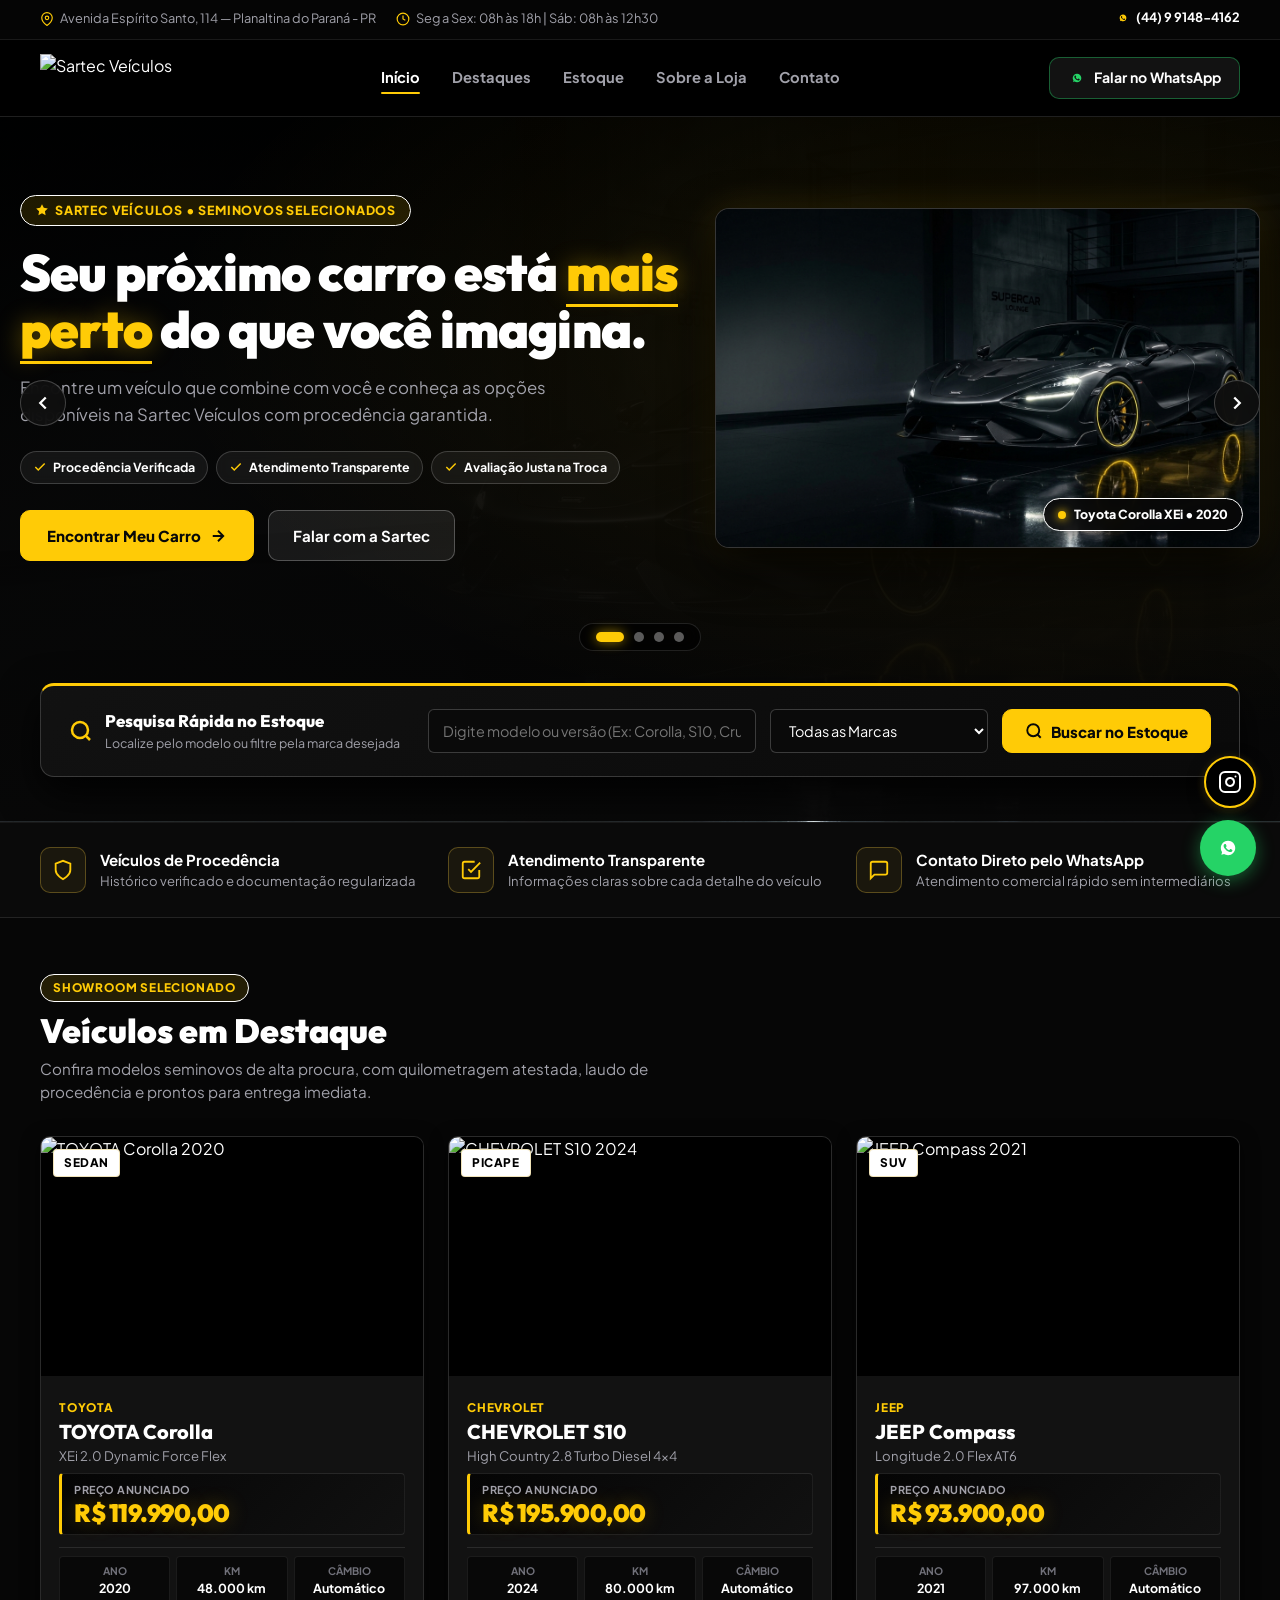
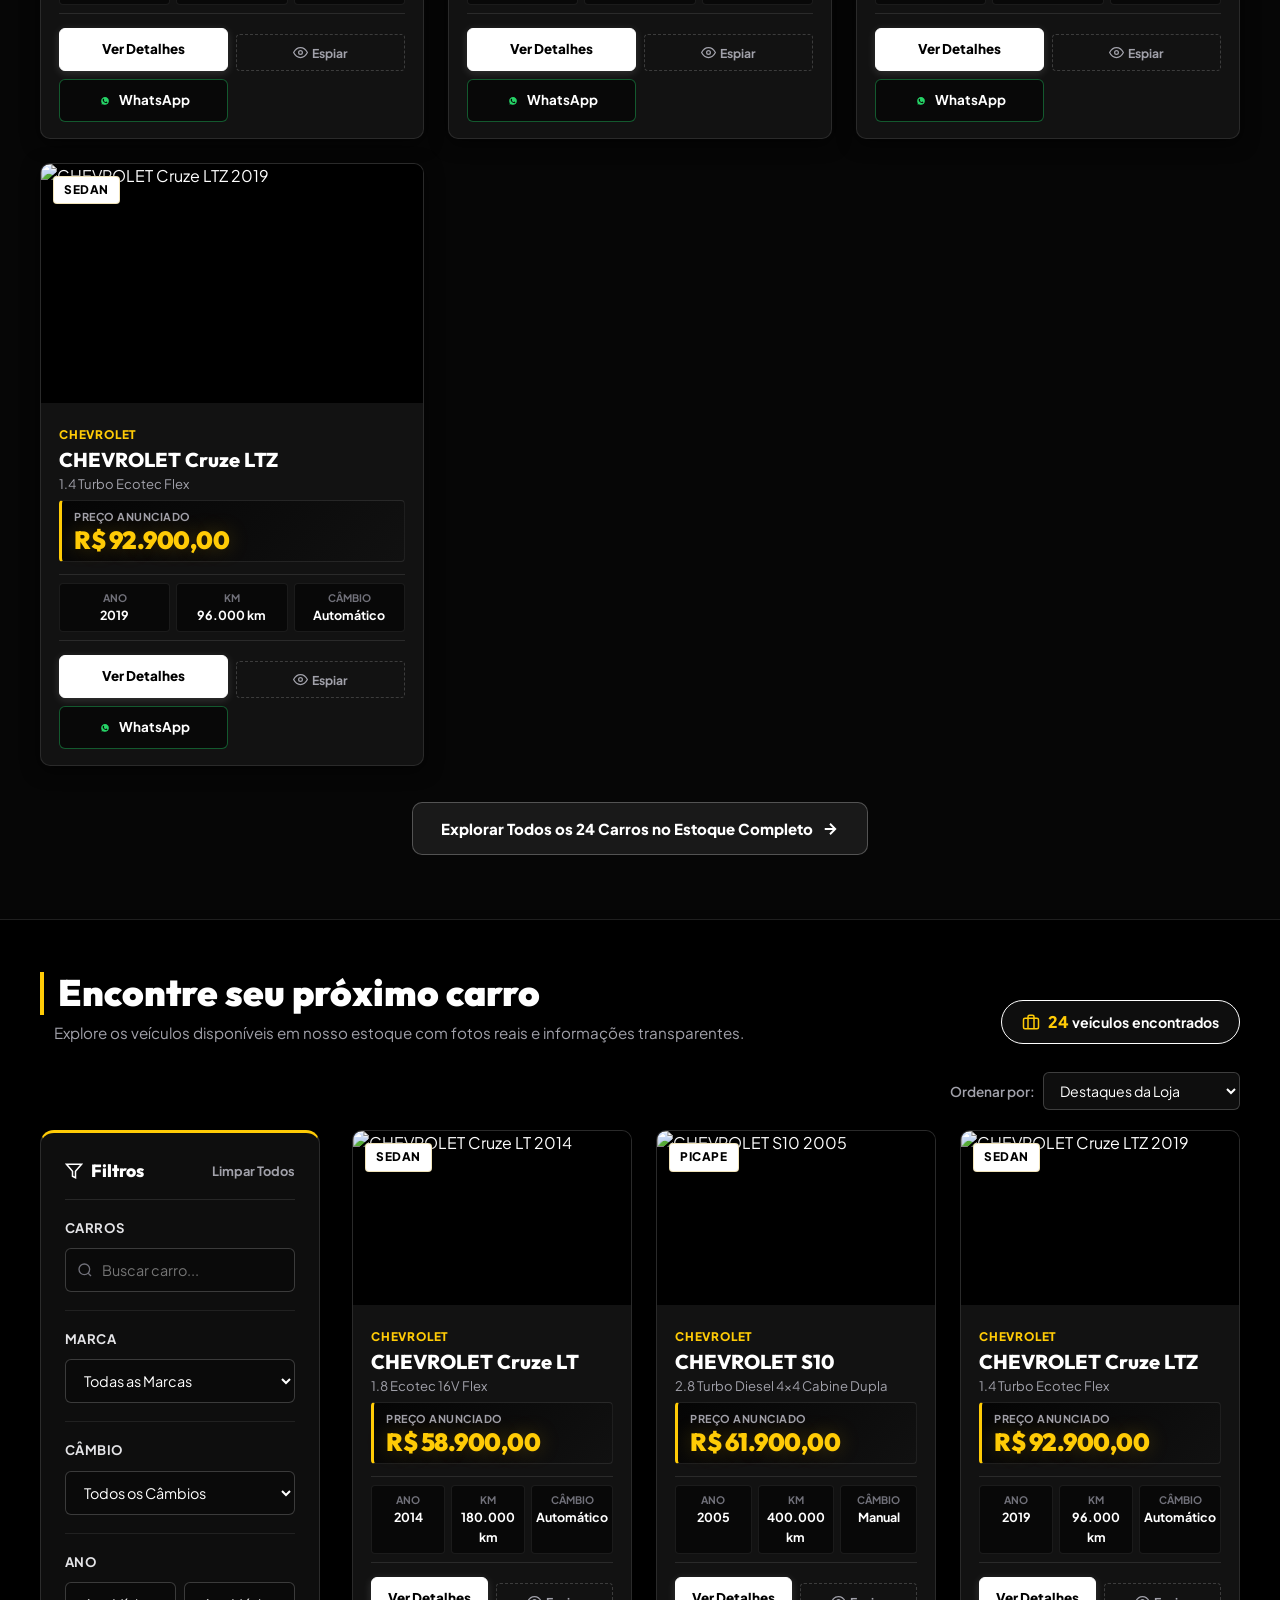
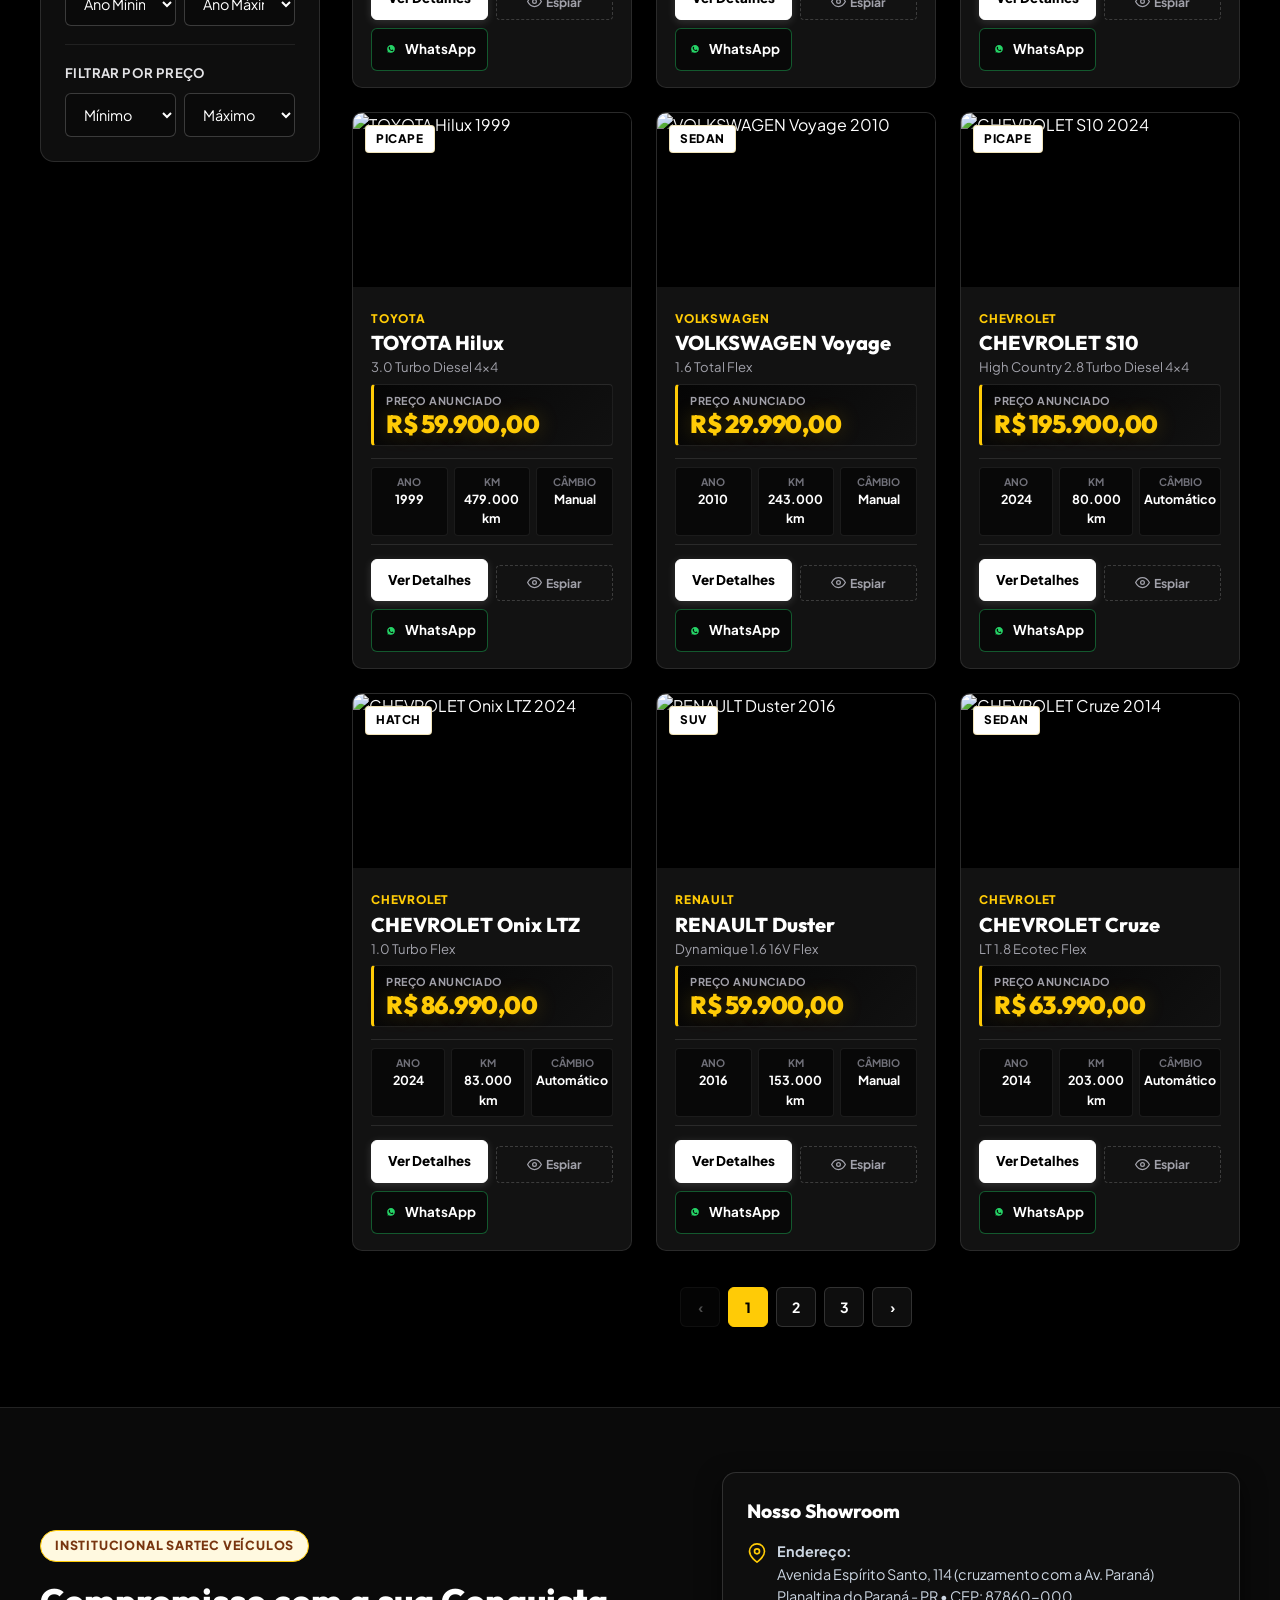
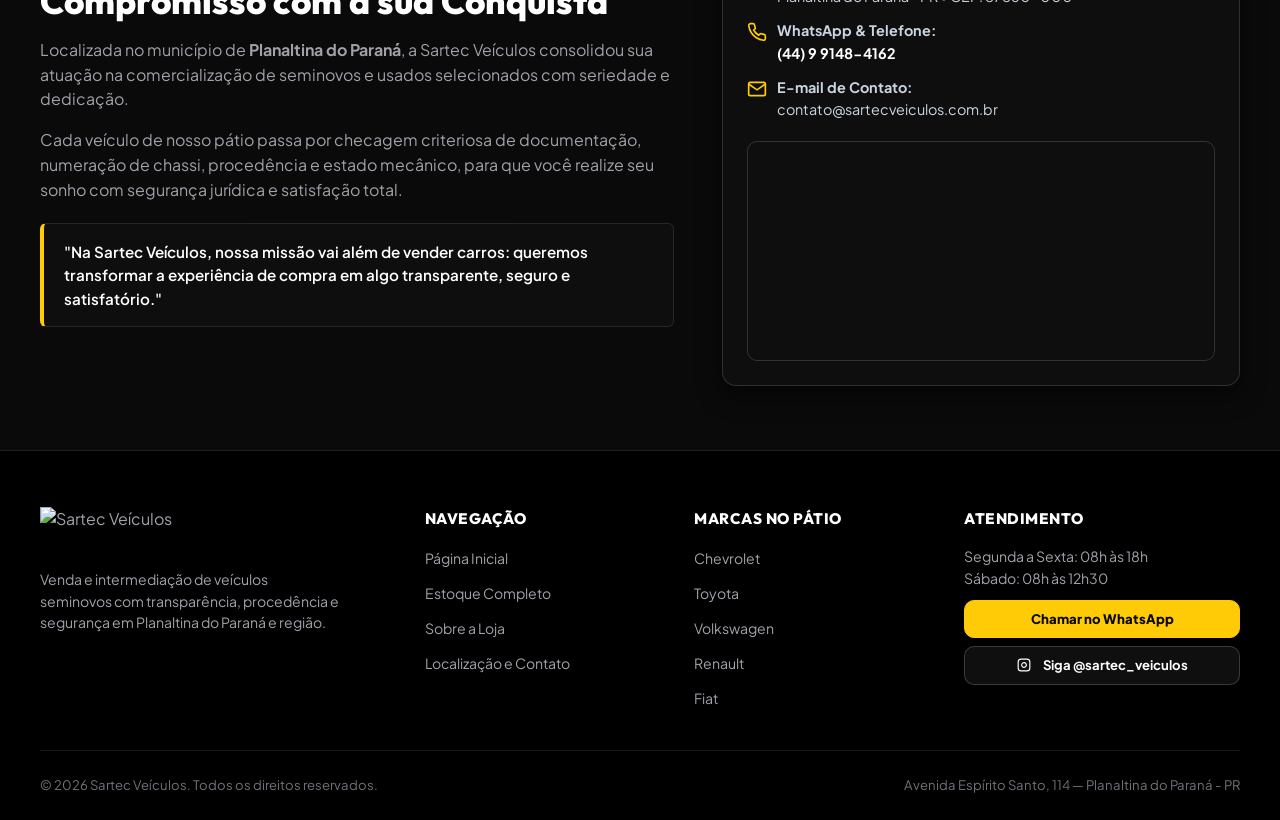
==== commit 6648dbd6: "feat: evolucao completa Sartec Veiculos 2.0 com carrossel hero, redesign amarelo institucional, filt" ====
--- a/index.html
+++ b/index.html
@@ -108,6 +108,7 @@
       <nav aria-label="Navegação Principal">
         <ul class="nav-menu">
           <li><a href="#inicio" class="nav-link active">Início</a></li>
+          <li><a href="#destaques" class="nav-link">Destaques</a></li>
           <li><a href="#estoque" class="nav-link">Estoque</a></li>
           <li><a href="#sobre" class="nav-link">Sobre a Loja</a></li>
           <li><a href="#contato" class="nav-link">Contato</a></li>
@@ -140,6 +141,7 @@
     <div class="mobile-nav-panel" id="mobileNavPanel">
       <ul class="mobile-nav-links">
         <li><a href="#inicio" class="nav-link">Início</a></li>
+        <li><a href="#destaques" class="nav-link">Veículos em Destaque</a></li>
         <li><a href="#estoque" class="nav-link">Estoque de Veículos</a></li>
         <li><a href="#sobre" class="nav-link">Sobre a Loja</a></li>
         <li><a href="#contato" class="nav-link">Contato e Localização</a></li>
@@ -158,82 +160,321 @@
   <!-- ========================================================================
        SEÇÃO INICIAL / HERO (APRESENTAÇÃO AUTOMOTIVA IMPACTANTE)
        ======================================================================== -->
-  <section class="hero-section" id="inicio">
-    <div class="container hero-grid">
-      <div class="hero-text-content">
-        <div class="hero-badge-tag">
-          <svg width="14" height="14" viewBox="0 0 24 24" fill="currentColor">
-            <path d="M12 2l3.09 6.26L22 9.27l-5 4.87 1.18 6.88L12 17.77l-6.18 3.25L7 14.14 2 9.27l6.91-1.01L12 2z"/>
-          </svg>
-          Sartec Veículos • Planaltina do Paraná - PR
-        </div>
-
-        <h1 class="hero-title">
-          Encontre seu <span class="highlight">próximo carro</span>
-        </h1>
-
-        <p class="hero-description">
-          Seminovos selecionados com procedência rigorosa, documentação regularizada e negociação direta pelo WhatsApp.
-        </p>
-
-        <!-- Diferenciais Comerciais Confirmados -->
-        <div class="hero-confirmed-badges">
-          <span class="hero-feature-item">
-            <svg width="14" height="14" viewBox="0 0 24 24" fill="none" stroke="currentColor" stroke-width="2.5"><polyline points="20 6 9 17 4 12"/></svg>
-            Procedência Verificada
-          </span>
-          <span class="hero-feature-item">
-            <svg width="14" height="14" viewBox="0 0 24 24" fill="none" stroke="currentColor" stroke-width="2.5"><polyline points="20 6 9 17 4 12"/></svg>
-            Atendimento Transparente
-          </span>
-          <span class="hero-feature-item">
-            <svg width="14" height="14" viewBox="0 0 24 24" fill="none" stroke="currentColor" stroke-width="2.5"><polyline points="20 6 9 17 4 12"/></svg>
-            WhatsApp Direto
-          </span>
-        </div>
-
-        <div class="hero-ctas">
-          <a href="#estoque" class="btn-primary hero-btn-main">
-            Ver Veículos em Estoque
-            <svg width="18" height="18" viewBox="0 0 24 24" fill="none" stroke="currentColor" stroke-width="2.5">
-              <path d="M5 12h14M12 5l7 7-7 7"/>
-            </svg>
-          </a>
-          <a href="#sobre" class="btn-secondary hero-btn-sub">
-            Conhecer a Loja
-          </a>
-        </div>
-      </div>
-
-      <!-- Card de Busca Rápida Integrado ao Estoque -->
-      <div class="hero-quick-card">
-        <div class="quick-card-header">
-          <h2 class="quick-card-title">Pesquisa Rápida</h2>
-          <span class="quick-card-badge">Estoque Real</span>
-        </div>
-        <p class="quick-card-subtitle">Localize o modelo ideal com rapidez</p>
-
-        <form id="heroQuickForm" class="quick-search-form">
-          <div>
-            <label class="form-label" for="heroSearchInput">Modelo ou Palavra-chave</label>
-            <input type="text" id="heroSearchInput" class="form-control" placeholder="Ex: Corolla, Hilux, S10, Cruze...">
-          </div>
-
-          <div>
-            <label class="form-label" for="heroBrandSelect">Marca do Veículo</label>
-            <select id="heroBrandSelect" class="form-control">
-              <option value="">Todas as Marcas</option>
-            </select>
-          </div>
-
-          <button type="submit" class="btn-primary" style="margin-top:6px; justify-content:center; width:100%;">
-            <svg width="18" height="18" viewBox="0 0 24 24" fill="none" stroke="currentColor" stroke-width="2.5">
+  <section class="hero-section" id="inicio" aria-label="Apresentação e Destaques da Sartec Veículos">
+    <div class="hero-carousel-container" id="heroCarousel">
+      
+      <!-- Slide Track -->
+      <div class="hero-carousel-track" id="heroCarouselTrack">
+        
+        <!-- Slide 1: Conquista (Corolla XEi) -->
+        <div class="hero-slide active" data-slide-index="0" role="group" aria-roledescription="slide" aria-label="1 de 4: Conquista">
+          <div class="container hero-slide-grid">
+            <div class="hero-slide-text">
+              <div class="hero-badge-tag">
+                <svg width="14" height="14" viewBox="0 0 24 24" fill="currentColor">
+                  <path d="M12 2l3.09 6.26L22 9.27l-5 4.87 1.18 6.88L12 17.77l-6.18 3.25L7 14.14 2 9.27l6.91-1.01L12 2z"/>
+                </svg>
+                Sartec Veículos • Seminovos Selecionados
+              </div>
+              <h1 class="hero-title">
+                Seu próximo carro está <span class="highlight">mais perto</span> do que você imagina.
+              </h1>
+              <p class="hero-description">
+                Encontre um veículo que combine com você e conheça as opções disponíveis na Sartec Veículos com procedência garantida.
+              </p>
+              <div class="hero-confirmed-badges">
+                <span class="hero-feature-item">
+                  <svg width="14" height="14" viewBox="0 0 24 24" fill="none" stroke="currentColor" stroke-width="2.5"><polyline points="20 6 9 17 4 12"/></svg>
+                  Procedência Verificada
+                </span>
+                <span class="hero-feature-item">
+                  <svg width="14" height="14" viewBox="0 0 24 24" fill="none" stroke="currentColor" stroke-width="2.5"><polyline points="20 6 9 17 4 12"/></svg>
+                  Atendimento Transparente
+                </span>
+                <span class="hero-feature-item">
+                  <svg width="14" height="14" viewBox="0 0 24 24" fill="none" stroke="currentColor" stroke-width="2.5"><polyline points="20 6 9 17 4 12"/></svg>
+                  Avaliação Justa na Troca
+                </span>
+              </div>
+              <div class="hero-ctas">
+                <a href="#estoque" class="btn-primary hero-btn-main">
+                  Encontrar Meu Carro
+                  <svg width="18" height="18" viewBox="0 0 24 24" fill="none" stroke="currentColor" stroke-width="2.5">
+                    <path d="M5 12h14M12 5l7 7-7 7"/>
+                  </svg>
+                </a>
+                <a href="https://wa.me/554491484162?text=Ol%C3%A1!%20Vim%20do%20site%20da%20Sartec%20Ve%C3%ADculos%20e%20gostaria%20de%20atendimento" 
+                   target="_blank" rel="noopener noreferrer" class="btn-secondary hero-btn-sub">
+                  Falar com a Sartec
+                </a>
+              </div>
+            </div>
+            
+            <div class="hero-slide-media">
+              <div class="hero-car-stage">
+                <div class="hero-car-ambient-glow"></div>
+                <img src="https://sartecveiculos.com.br/wp-content/uploads/2026/08/WhatsApp-Image-2026-08-24-at-4.01.57-PM.jpeg" 
+                     alt="Toyota Corolla XEi seminovo em destaque na Sartec Veículos"
+                     class="hero-car-img"
+                     loading="eager"
+                     onerror="this.onerror=null; this.src='img/hero-bg.jpg';"
+                     width="720" height="450">
+                <div class="hero-car-overlay-badge">
+                  <span class="badge-dot"></span>
+                  <span>Toyota Corolla XEi • 2020</span>
+                </div>
+              </div>
+            </div>
+          </div>
+        </div>
+
+        <!-- Slide 2: Liberdade (S10 High Country) -->
+        <div class="hero-slide" data-slide-index="1" role="group" aria-roledescription="slide" aria-label="2 de 4: Liberdade">
+          <div class="container hero-slide-grid">
+            <div class="hero-slide-text">
+              <div class="hero-badge-tag">
+                <svg width="14" height="14" viewBox="0 0 24 24" fill="currentColor">
+                  <path d="M12 2l3.09 6.26L22 9.27l-5 4.87 1.18 6.88L12 17.77l-6.18 3.25L7 14.14 2 9.27l6.91-1.01L12 2z"/>
+                </svg>
+                Força & Performance • Picape Selecionada
+              </div>
+              <h2 class="hero-title">
+                Mais liberdade para viver seus <span class="highlight">próximos caminhos</span>.
+              </h2>
+              <p class="hero-description">
+                Explore nosso estoque e encontre opções robustas para acompanhar sua rotina, suas viagens e seus novos planos.
+              </p>
+              <div class="hero-confirmed-badges">
+                <span class="hero-feature-item">
+                  <svg width="14" height="14" viewBox="0 0 24 24" fill="none" stroke="currentColor" stroke-width="2.5"><polyline points="20 6 9 17 4 12"/></svg>
+                  Tração 4x4 & Turbo Diesel
+                </span>
+                <span class="hero-feature-item">
+                  <svg width="14" height="14" viewBox="0 0 24 24" fill="none" stroke="currentColor" stroke-width="2.5"><polyline points="20 6 9 17 4 12"/></svg>
+                  Documentação Regular
+                </span>
+                <span class="hero-feature-item">
+                  <svg width="14" height="14" viewBox="0 0 24 24" fill="none" stroke="currentColor" stroke-width="2.5"><polyline points="20 6 9 17 4 12"/></svg>
+                  Consulta de Financiamento
+                </span>
+              </div>
+              <div class="hero-ctas">
+                <a href="#estoque" class="btn-primary hero-btn-main">
+                  Explorar Veículos
+                  <svg width="18" height="18" viewBox="0 0 24 24" fill="none" stroke="currentColor" stroke-width="2.5">
+                    <path d="M5 12h14M12 5l7 7-7 7"/>
+                  </svg>
+                </a>
+                <a href="https://wa.me/554491484162?text=Ol%C3%A1!%20Gostaria%20de%20consultar%20as%20picapes%20e%20ve%C3%ADculos%20dispon%C3%ADveis" 
+                   target="_blank" rel="noopener noreferrer" class="btn-secondary hero-btn-sub">
+                  Consultar pelo WhatsApp
+                </a>
+              </div>
+            </div>
+            
+            <div class="hero-slide-media">
+              <div class="hero-car-stage">
+                <div class="hero-car-ambient-glow"></div>
+                <img src="https://sartecveiculos.com.br/wp-content/uploads/2026/10/WhatsApp-Image-2026-10-05-at-3.08.48-PM.jpeg" 
+                     alt="Chevrolet S10 High Country Turbo Diesel na Sartec Veículos"
+                     class="hero-car-img"
+                     loading="lazy"
+                     onerror="this.onerror=null; this.src='img/hero-bg.jpg';"
+                     width="720" height="450">
+                <div class="hero-car-overlay-badge">
+                  <span class="badge-dot"></span>
+                  <span>Chevrolet S10 High Country • 2024</span>
+                </div>
+              </div>
+            </div>
+          </div>
+        </div>
+
+        <!-- Slide 3: Nova fase (Compass Longitude) -->
+        <div class="hero-slide" data-slide-index="2" role="group" aria-roledescription="slide" aria-label="3 de 4: Nova Fase">
+          <div class="container hero-slide-grid">
+            <div class="hero-slide-text">
+              <div class="hero-badge-tag">
+                <svg width="14" height="14" viewBox="0 0 24 24" fill="currentColor">
+                  <path d="M12 2l3.09 6.26L22 9.27l-5 4.87 1.18 6.88L12 17.77l-6.18 3.25L7 14.14 2 9.27l6.91-1.01L12 2z"/>
+                </svg>
+                Conforto & Tecnologia • SUV Seminovos
+              </div>
+              <h2 class="hero-title">
+                Uma nova conquista começa com a <span class="highlight">escolha certa</span>.
+              </h2>
+              <p class="hero-description">
+                Conheça os veículos disponíveis e converse com nossa equipe sobre as condições de compra e o suporte completo na negociação.
+              </p>
+              <div class="hero-confirmed-badges">
+                <span class="hero-feature-item">
+                  <svg width="14" height="14" viewBox="0 0 24 24" fill="none" stroke="currentColor" stroke-width="2.5"><polyline points="20 6 9 17 4 12"/></svg>
+                  Veículo Revisado
+                </span>
+                <span class="hero-feature-item">
+                  <svg width="14" height="14" viewBox="0 0 24 24" fill="none" stroke="currentColor" stroke-width="2.5"><polyline points="20 6 9 17 4 12"/></svg>
+                  Atendimento Personalizado
+                </span>
+                <span class="hero-feature-item">
+                  <svg width="14" height="14" viewBox="0 0 24 24" fill="none" stroke="currentColor" stroke-width="2.5"><polyline points="20 6 9 17 4 12"/></svg>
+                  Sem Burocracia
+                </span>
+              </div>
+              <div class="hero-ctas">
+                <a href="#estoque" class="btn-primary hero-btn-main">
+                  Ver Estoque Completo
+                  <svg width="18" height="18" viewBox="0 0 24 24" fill="none" stroke="currentColor" stroke-width="2.5">
+                    <path d="M5 12h14M12 5l7 7-7 7"/>
+                  </svg>
+                </a>
+                <a href="https://wa.me/554491484162?text=Ol%C3%A1!%20Gostaria%20de%20tirar%20d%C3%BAvidas%20sobre%20as%20condi%C3%A7%C3%B5es%20de%20compra" 
+                   target="_blank" rel="noopener noreferrer" class="btn-secondary hero-btn-sub">
+                  Tirar Minhas Dúvidas
+                </a>
+              </div>
+            </div>
+            
+            <div class="hero-slide-media">
+              <div class="hero-car-stage">
+                <div class="hero-car-ambient-glow"></div>
+                <img src="https://sartecveiculos.com.br/wp-content/uploads/2026/09/WhatsApp-Image-2026-09-21-at-3.13.04-PM.jpeg" 
+                     alt="Jeep Compass Longitude seminovo na Sartec Veículos"
+                     class="hero-car-img"
+                     loading="lazy"
+                     onerror="this.onerror=null; this.src='img/hero-bg.jpg';"
+                     width="720" height="450">
+                <div class="hero-car-overlay-badge">
+                  <span class="badge-dot"></span>
+                  <span>Jeep Compass Longitude • 2021</span>
+                </div>
+              </div>
+            </div>
+          </div>
+        </div>
+
+        <!-- Slide 4: Próxima história (Cruze LTZ) -->
+        <div class="hero-slide" data-slide-index="3" role="group" aria-roledescription="slide" aria-label="4 de 4: Próxima História">
+          <div class="container hero-slide-grid">
+            <div class="hero-slide-text">
+              <div class="hero-badge-tag">
+                <svg width="14" height="14" viewBox="0 0 24 24" fill="currentColor">
+                  <path d="M12 2l3.09 6.26L22 9.27l-5 4.87 1.18 6.88L12 17.77l-6.18 3.25L7 14.14 2 9.27l6.91-1.01L12 2z"/>
+                </svg>
+                Turbo & Eficiência • Sedan de Procedência
+              </div>
+              <h2 class="hero-title">
+                Seu próximo capítulo pode começar <span class="highlight">sobre quatro rodas</span>.
+              </h2>
+              <p class="hero-description">
+                Descubra os veículos da Sartec e escolha com tranquilidade o modelo ideal para seu estilo de vida com suporte dedicado.
+              </p>
+              <div class="hero-confirmed-badges">
+                <span class="hero-feature-item">
+                  <svg width="14" height="14" viewBox="0 0 24 24" fill="none" stroke="currentColor" stroke-width="2.5"><polyline points="20 6 9 17 4 12"/></svg>
+                  Motor Turbo Eficiente
+                </span>
+                <span class="hero-feature-item">
+                  <svg width="14" height="14" viewBox="0 0 24 24" fill="none" stroke="currentColor" stroke-width="2.5"><polyline points="20 6 9 17 4 12"/></svg>
+                  Laudo Criterioso
+                </span>
+                <span class="hero-feature-item">
+                  <svg width="14" height="14" viewBox="0 0 24 24" fill="none" stroke="currentColor" stroke-width="2.5"><polyline points="20 6 9 17 4 12"/></svg>
+                  Contato Direto
+                </span>
+              </div>
+              <div class="hero-ctas">
+                <a href="#estoque" class="btn-primary hero-btn-main">
+                  Conhecer os Veículos
+                  <svg width="18" height="18" viewBox="0 0 24 24" fill="none" stroke="currentColor" stroke-width="2.5">
+                    <path d="M5 12h14M12 5l7 7-7 7"/>
+                  </svg>
+                </a>
+                <a href="https://wa.me/554491484162?text=Ol%C3%A1!%20Vim%20do%20site%20da%20Sartec%20Ve%C3%ADculos%20e%20gostaria%20de%20informa%C3%A7%C3%B5es" 
+                   target="_blank" rel="noopener noreferrer" class="btn-secondary hero-btn-sub">
+                  Entrar em Contato
+                </a>
+              </div>
+            </div>
+            
+            <div class="hero-slide-media">
+              <div class="hero-car-stage">
+                <div class="hero-car-ambient-glow"></div>
+                <img src="https://sartecveiculos.com.br/wp-content/uploads/2026/10/WhatsApp-Image-2026-10-06-at-6.37.21-PM-1.jpeg" 
+                     alt="Chevrolet Cruze LTZ Turbo na Sartec Veículos"
+                     class="hero-car-img"
+                     loading="lazy"
+                     onerror="this.onerror=null; this.src='img/hero-bg.jpg';"
+                     width="720" height="450">
+                <div class="hero-car-overlay-badge">
+                  <span class="badge-dot"></span>
+                  <span>Chevrolet Cruze LTZ Turbo • 2019</span>
+                </div>
+              </div>
+            </div>
+          </div>
+        </div>
+
+      </div>
+
+      <!-- Controles de Navegação (Setas) -->
+      <button type="button" class="hero-arrow-btn prev" id="heroPrevBtn" aria-label="Slide anterior">
+        <svg width="22" height="22" viewBox="0 0 24 24" fill="none" stroke="currentColor" stroke-width="2.5">
+          <polyline points="15 18 9 12 15 6"></polyline>
+        </svg>
+      </button>
+      <button type="button" class="hero-arrow-btn next" id="heroNextBtn" aria-label="Próximo slide">
+        <svg width="22" height="22" viewBox="0 0 24 24" fill="none" stroke="currentColor" stroke-width="2.5">
+          <polyline points="9 18 15 12 9 6"></polyline>
+        </svg>
+      </button>
+
+      <!-- Indicadores de Posição (Dots com Progresso) -->
+      <div class="hero-carousel-dots" id="heroDots" role="tablist" aria-label="Indicadores dos slides">
+        <button type="button" class="hero-dot active" data-index="0" role="tab" aria-selected="true" aria-label="Ir para slide 1"></button>
+        <button type="button" class="hero-dot" data-index="1" role="tab" aria-selected="false" aria-label="Ir para slide 2"></button>
+        <button type="button" class="hero-dot" data-index="2" role="tab" aria-selected="false" aria-label="Ir para slide 3"></button>
+        <button type="button" class="hero-dot" data-index="3" role="tab" aria-selected="false" aria-label="Ir para slide 4"></button>
+      </div>
+
+    </div>
+
+    <!-- Barra Dock de Pesquisa Rápida Integrada -->
+    <div class="hero-search-dock">
+      <div class="container">
+        <div class="search-dock-panel">
+          <div class="dock-panel-title">
+            <svg width="24" height="24" viewBox="0 0 24 24" fill="none" stroke="currentColor" stroke-width="2.5">
               <circle cx="11" cy="11" r="8"></circle>
               <line x1="21" y1="21" x2="16.65" y2="16.65"></line>
             </svg>
-            Buscar no Estoque
-          </button>
-        </form>
+            <div>
+              <strong>Pesquisa Rápida no Estoque</strong>
+              <span>Localize pelo modelo ou filtre pela marca desejada</span>
+            </div>
+          </div>
+
+          <form id="heroQuickForm" class="dock-search-form">
+            <div class="dock-field-keyword">
+              <label class="sr-only" for="heroSearchInput" style="display:none;">Modelo ou Palavra-chave</label>
+              <input type="text" id="heroSearchInput" class="form-control" placeholder="Digite modelo ou versão (Ex: Corolla, S10, Cruze...)">
+            </div>
+
+            <div class="dock-field-brand">
+              <label class="sr-only" for="heroBrandSelect" style="display:none;">Marca do Veículo</label>
+              <select id="heroBrandSelect" class="form-control">
+                <option value="">Todas as Marcas</option>
+              </select>
+            </div>
+
+            <button type="submit" class="btn-primary dock-submit-btn">
+              <svg width="18" height="18" viewBox="0 0 24 24" fill="none" stroke="currentColor" stroke-width="2.5">
+                <circle cx="11" cy="11" r="8"></circle>
+                <line x1="21" y1="21" x2="16.65" y2="16.65"></line>
+              </svg>
+              Buscar no Estoque
+            </button>
+          </form>
+        </div>
       </div>
     </div>
   </section>
@@ -278,6 +519,35 @@
           <h4>Contato Direto pelo WhatsApp</h4>
           <p>Atendimento comercial rápido sem intermediários</p>
         </div>
+      </div>
+    </div>
+  </section>
+
+  <!-- ========================================================================
+       SEÇÃO: VEÍCULOS EM DESTAQUE (SELEÇÃO ESPECIAL DO PÁTIO)
+       ======================================================================== -->
+  <section class="featured-showcase-section" id="destaques" aria-label="Veículos em Destaque">
+    <div class="container">
+      <div class="section-heading-wrap">
+        <span class="section-kicker">Showroom Selecionado</span>
+        <h2 class="section-main-title">Veículos em Destaque</h2>
+        <p class="section-subtext">
+          Confira modelos seminovos de alta procura, com quilometragem atestada, laudo de procedência e prontos para entrega imediata.
+        </p>
+      </div>
+
+      <!-- Grade de Destaques Gerada Dinamicamente -->
+      <div class="vehicles-grid" id="featuredGrid">
+        <!-- Preenchido pelo app.js com 4 carros top -->
+      </div>
+
+      <div class="showcase-footer-action">
+        <a href="#estoque" class="btn-secondary showcase-view-all-btn">
+          Explorar Todos os 24 Carros no Estoque Completo
+          <svg width="18" height="18" viewBox="0 0 24 24" fill="none" stroke="currentColor" stroke-width="2.5">
+            <path d="M5 12h14M12 5l7 7-7 7"/>
+          </svg>
+        </a>
       </div>
     </div>
   </section>
@@ -362,19 +632,19 @@
             </button>
           </div>
 
-          <!-- Busca Textual -->
+          <!-- 1. Carros (Busca por Modelo ou Nome) -->
           <div class="filter-group">
-            <label class="filter-title" for="filterSearch">Modelo ou Termo</label>
+            <label class="filter-title" for="filterSearch">Carros</label>
             <div class="search-input-wrapper">
               <svg width="16" height="16" viewBox="0 0 24 24" fill="none" stroke="currentColor" stroke-width="2">
                 <circle cx="11" cy="11" r="8"></circle>
                 <line x1="21" y1="21" x2="16.65" y2="16.65"></line>
               </svg>
-              <input type="text" id="filterSearch" class="form-control" placeholder="Buscar veículo...">
-            </div>
-          </div>
-
-          <!-- Marca -->
+              <input type="text" id="filterSearch" class="form-control" placeholder="Buscar carro...">
+            </div>
+          </div>
+
+          <!-- 2. Marca -->
           <div class="filter-group">
             <label class="filter-title" for="filterBrand">Marca</label>
             <select id="filterBrand" class="form-control">
@@ -382,15 +652,7 @@
             </select>
           </div>
 
-          <!-- Carroceria / Categoria -->
-          <div class="filter-group">
-            <label class="filter-title" for="filterCategory">Carroceria</label>
-            <select id="filterCategory" class="form-control">
-              <option value="">Todas as Carrocerias</option>
-            </select>
-          </div>
-
-          <!-- Câmbio -->
+          <!-- 3. Câmbio -->
           <div class="filter-group">
             <label class="filter-title" for="filterTransmission">Câmbio</label>
             <select id="filterTransmission" class="form-control">
@@ -400,21 +662,9 @@
             </select>
           </div>
 
-          <!-- Combustível -->
+          <!-- 4. Ano -->
           <div class="filter-group">
-            <label class="filter-title" for="filterFuel">Combustível</label>
-            <select id="filterFuel" class="form-control">
-              <option value="">Todos os Combustíveis</option>
-              <option value="Flex">Flex</option>
-              <option value="Diesel">Diesel</option>
-              <option value="Gasolina">Gasolina</option>
-              <option value="Gasolina Turbo">Gasolina Turbo</option>
-            </select>
-          </div>
-
-          <!-- Ano Mínimo e Máximo -->
-          <div class="filter-group">
-            <span class="filter-title">Ano de Fabricação</span>
+            <span class="filter-title">Ano</span>
             <div class="filter-row-dual">
               <select id="filterMinYear" class="form-control" aria-label="Ano Mínimo">
                 <option value="">De</option>
@@ -425,9 +675,9 @@
             </div>
           </div>
 
-          <!-- Preço Mínimo e Máximo -->
+          <!-- 5. Filtrar por Preço -->
           <div class="filter-group">
-            <span class="filter-title">Faixa de Preço (R$)</span>
+            <span class="filter-title">Filtrar por Preço</span>
             <div class="filter-row-dual">
               <select id="filterMinPrice" class="form-control" aria-label="Preço Mínimo">
                 <option value="">Mínimo</option>
@@ -448,18 +698,6 @@
               </select>
             </div>
           </div>
-
-          <!-- Quilometragem Máxima -->
-          <div class="filter-group">
-            <label class="filter-title" for="filterMaxKm">KM Máxima</label>
-            <select id="filterMaxKm" class="form-control">
-              <option value="">Qualquer KM</option>
-              <option value="50000">Até 50.000 km</option>
-              <option value="100000">Até 100.000 km</option>
-              <option value="150000">Até 150.000 km</option>
-              <option value="200000">Até 200.000 km</option>
-            </select>
-          </div>
         </aside>
 
         <!-- Área dos Cards e Paginação -->
@@ -489,87 +727,66 @@
       </div>
 
       <div style="display:flex; flex-direction:column; gap:16px;">
+        <!-- 1. Carros -->
         <div>
-          <label class="form-label" for="mFilterSearch">Modelo ou Termo</label>
-          <input type="text" id="mFilterSearch" class="form-control" placeholder="Buscar...">
-        </div>
-
+          <label class="form-label" for="mFilterSearch">Carros</label>
+          <input type="text" id="mFilterSearch" class="form-control" placeholder="Buscar carro...">
+        </div>
+
+        <!-- 2. Marca -->
         <div>
           <label class="form-label" for="mFilterBrand">Marca</label>
           <select id="mFilterBrand" class="form-control"></select>
         </div>
 
+        <!-- 3. Câmbio -->
         <div>
-          <label class="form-label" for="mFilterCategory">Carroceria</label>
-          <select id="mFilterCategory" class="form-control"></select>
-        </div>
-
-        <div style="display:grid; grid-template-columns:1fr 1fr; gap:10px;">
-          <div>
-            <label class="form-label" for="mFilterTransmission">Câmbio</label>
-            <select id="mFilterTransmission" class="form-control">
-              <option value="">Todos os Câmbios</option>
-              <option value="Automático">Automático</option>
-              <option value="Manual">Manual</option>
-            </select>
-          </div>
-          <div>
-            <label class="form-label" for="mFilterFuel">Combustível</label>
-            <select id="mFilterFuel" class="form-control">
-              <option value="">Todos</option>
-              <option value="Flex">Flex</option>
-              <option value="Diesel">Diesel</option>
-              <option value="Gasolina">Gasolina</option>
-              <option value="Gasolina Turbo">Gasolina Turbo</option>
-            </select>
-          </div>
-        </div>
-
+          <label class="form-label" for="mFilterTransmission">Câmbio</label>
+          <select id="mFilterTransmission" class="form-control">
+            <option value="">Todos os Câmbios</option>
+            <option value="Automático">Automático</option>
+            <option value="Manual">Manual</option>
+          </select>
+        </div>
+
+        <!-- 4. Ano -->
         <div>
-          <label class="form-label" for="mFilterMaxKm">Quilometragem Máxima</label>
-          <select id="mFilterMaxKm" class="form-control">
-            <option value="">Qualquer KM</option>
-            <option value="50000">Até 50.000 km</option>
-            <option value="100000">Até 100.000 km</option>
-            <option value="150000">Até 150.000 km</option>
-            <option value="200000">Até 200.000 km</option>
-          </select>
-        </div>
-
-        <div style="display:grid; grid-template-columns:1fr 1fr; gap:10px;">
-          <div>
-            <label class="form-label" for="mFilterMinYear">Ano Mínimo</label>
-            <select id="mFilterMinYear" class="form-control"></select>
-          </div>
-          <div>
-            <label class="form-label" for="mFilterMaxYear">Ano Máximo</label>
-            <select id="mFilterMaxYear" class="form-control"></select>
-          </div>
-        </div>
-
-        <div style="display:grid; grid-template-columns:1fr 1fr; gap:10px;">
-          <div>
-            <label class="form-label" for="mFilterMinPrice">Preço Mínimo</label>
-            <select id="mFilterMinPrice" class="form-control">
-              <option value="">Mínimo</option>
-              <option value="20000">R$ 20.000</option>
-              <option value="40000">R$ 40.000</option>
-              <option value="60000">R$ 60.000</option>
-              <option value="80000">R$ 80.000</option>
-              <option value="100000">R$ 100.000</option>
-            </select>
-          </div>
-          <div>
-            <label class="form-label" for="mFilterMaxPrice">Preço Máximo</label>
-            <select id="mFilterMaxPrice" class="form-control">
-              <option value="">Máximo</option>
-              <option value="40000">R$ 40.000</option>
-              <option value="60000">R$ 60.000</option>
-              <option value="80000">R$ 80.000</option>
-              <option value="100000">R$ 100.000</option>
-              <option value="150000">R$ 150.000</option>
-              <option value="200000">R$ 200.000</option>
-            </select>
+          <label class="form-label">Ano</label>
+          <div style="display:grid; grid-template-columns:1fr 1fr; gap:10px;">
+            <div>
+              <select id="mFilterMinYear" class="form-control" aria-label="Ano Mínimo"></select>
+            </div>
+            <div>
+              <select id="mFilterMaxYear" class="form-control" aria-label="Ano Máximo"></select>
+            </div>
+          </div>
+        </div>
+
+        <!-- 5. Filtrar por Preço -->
+        <div>
+          <label class="form-label">Filtrar por Preço</label>
+          <div style="display:grid; grid-template-columns:1fr 1fr; gap:10px;">
+            <div>
+              <select id="mFilterMinPrice" class="form-control" aria-label="Preço Mínimo">
+                <option value="">Mínimo</option>
+                <option value="20000">R$ 20.000</option>
+                <option value="40000">R$ 40.000</option>
+                <option value="60000">R$ 60.000</option>
+                <option value="80000">R$ 80.000</option>
+                <option value="100000">R$ 100.000</option>
+              </select>
+            </div>
+            <div>
+              <select id="mFilterMaxPrice" class="form-control" aria-label="Preço Máximo">
+                <option value="">Máximo</option>
+                <option value="40000">R$ 40.000</option>
+                <option value="60000">R$ 60.000</option>
+                <option value="80000">R$ 80.000</option>
+                <option value="100000">R$ 100.000</option>
+                <option value="150000">R$ 150.000</option>
+                <option value="200000">R$ 200.000</option>
+              </select>
+            </div>
           </div>
         </div>
 
@@ -807,9 +1024,15 @@
             </div>
           </div>
 
-          <!-- Botão WhatsApp com Mensagem Padronizada Oficial -->
-          <div class="modal-cta-box">
-            <a href="#" id="modalWhatsappBtn" target="_blank" rel="noopener noreferrer" class="btn-card-whatsapp" style="padding:14px; font-size:0.95rem; justify-content:center;">
+          <!-- Ações do Modal: Acessar Anúncio Completo e WhatsApp Padronizado -->
+          <div class="modal-cta-box" style="display:flex; flex-direction:column; gap:10px; margin-top:1.5rem;">
+            <a href="#" id="modalFullDetailsBtn" class="btn-primary" style="padding:13px 18px; font-size:0.95rem; justify-content:center; text-decoration:none; display:inline-flex; align-items:center; gap:8px;">
+              Ver Página Completa do Anúncio
+              <svg width="18" height="18" viewBox="0 0 24 24" fill="none" stroke="currentColor" stroke-width="2.5" aria-hidden="true">
+                <path d="M5 12h14M12 5l7 7-7 7"/>
+              </svg>
+            </a>
+            <a href="#" id="modalWhatsappBtn" target="_blank" rel="noopener noreferrer" class="btn-card-whatsapp" style="padding:13px 18px; font-size:0.95rem; justify-content:center;">
               <svg width="20" height="20" viewBox="0 0 24 24" fill="currentColor">
                 <path d="M12.031 6.172c-3.181 0-5.767 2.586-5.768 5.766-.001 1.298.38 2.27 1.019 3.287l-.582 2.128 2.182-.573c.978.58 1.911.928 3.145.929 3.178 0 5.767-2.587 5.768-5.766.001-3.187-2.575-5.77-5.764-5.771zm3.392 8.244c-.144.405-.837.774-1.17.824-.299.045-.677.063-1.092-.069-.252-.08-.575-.187-.988-.365-1.739-.751-2.874-2.502-2.961-2.617-.087-.116-.708-.94-.708-1.793s.448-1.273.607-1.446c.159-.173.346-.217.462-.217l.332.006c.106.005.249-.04.39.298.144.347.491 1.2.534 1.287.043.087.072.188.014.304-.058.116-.087.188-.173.289l-.26.304c-.087.086-.177.18-.076.354.101.174.449.741.964 1.2.662.589 1.221.771 1.394.858.173.086.275.072.376-.044.101-.116.433-.506.549-.68.116-.173.231-.145.39-.087s1.011.477 1.184.564c.173.087.289.13.332.202.043.073.043.419-.101.824z"/>
               </svg>
--- a/css/style.css
+++ b/css/style.css
@@ -1,9 +1,9 @@
 /* ==========================================================================
    SARTEC VEÍCULOS — DESIGN SYSTEM & ESTILOS PROFISSIONAIS
-   Direção de Arte: Concessionária de Alto Luxo Monocromática (Preto & Branco Estrito)
-   Paleta: Preto Profundo (#000000 / #0A0A0A) + Grafite Nobre (#121212 / #1A1A1A)
-           + Branco Puro (#FFFFFF) + Detalhe Funcional Verde no WhatsApp (#25D366)
-   Compatível com a especificação Google Stitch (stitch.withgoogle.com / DESIGN.md)
+   Direção de Arte: Concessionária Automotiva Premium — Preto, Branco & Amarelo Sartec
+   Paleta: Preto Profundo (#000000 / #080808) + Grafite (#121212 / #181818)
+           + Branco Puro (#FFFFFF) + Amarelo Sartec Oficial (#FFCB06)
+           + Detalhe Funcional Verde no WhatsApp (#25D366)
    ========================================================================== */
 
 :root {
@@ -11,12 +11,32 @@
   --font-heading: 'Outfit', -apple-system, BlinkMacSystemFont, 'Segoe UI', Roboto, Helvetica, Arial, sans-serif;
   --font-body: 'Plus Jakarta Sans', -apple-system, BlinkMacSystemFont, 'Segoe UI', Roboto, Helvetica, Arial, sans-serif;
 
-  /* Paleta Monocromática Estrita: Preto e Branco */
+  /* Paleta Monocromática de Base */
   --color-primary: #FFFFFF;
   --color-primary-dark: #E4E4E7;
   --color-primary-light: rgba(255, 255, 255, 0.12);
-  --color-primary-text: #000000;
-
+  --color-primary-text: #080808;
+
+  /* Cor Institucional Oficial — Amarelo Sartec */
+  --color-accent: #FFCB06; /* Amarelo Sartec Principal */
+  --color-accent-light: #FFE066; /* Amarelo Claro para Hovers e Detalhes */
+  --color-accent-dark: #DDA800; /* Amarelo Profundo para Bordas e Gradientes */
+  --color-accent-gradient: linear-gradient(135deg, #FFE066 0%, #FFCB06 50%, #C99700 100%);
+  --color-accent-subtle: rgba(255, 203, 6, 0.12); /* Fundo Translúcido para Badges */
+  --border-accent: rgba(255, 203, 6, 0.40);
+  --border-accent-strong: rgba(255, 203, 6, 0.80);
+  --shadow-accent-glow: 0 0 20px rgba(255, 203, 6, 0.32);
+
+  /* Mapeamento de Compatibilidade para Amarelo Sartec */
+  --color-gold: var(--color-accent);
+  --color-gold-light: var(--color-accent-light);
+  --color-gold-dark: var(--color-accent-dark);
+  --color-gold-gradient: var(--color-accent-gradient);
+  --border-gold: var(--border-accent);
+  --border-gold-strong: var(--border-accent-strong);
+  --shadow-gold-glow: var(--shadow-accent-glow);
+
+  /* Ação Comercial (WhatsApp) */
   --color-whatsapp: #25D366;
   --color-whatsapp-hover: #1EBE5D;
   --color-whatsapp-light: rgba(37, 211, 102, 0.16);
@@ -40,7 +60,7 @@
   --border-accent: #FFFFFF;
   --border-dark: #27272A;
 
-  /* Textos Monocromáticos de Alto Contraste */
+  /* Textos de Alto Contraste */
   --text-main: #FFFFFF;
   --text-secondary: #A1A1AA;
   --text-muted: #71717A;
@@ -121,7 +141,7 @@
 }
 
 :focus-visible {
-  outline: 2px solid var(--color-primary);
+  outline: 2px solid var(--color-gold);
   outline-offset: 2px;
 }
 
@@ -135,7 +155,7 @@
 }
 
 /* ==========================================================================
-   TELA DE CARREGAMENTO / LOADING SCREEN
+   TELA DE CARREGAMENTO / LOADING SCREEN (COM TOQUES DOURADOS)
    ========================================================================== */
 
 .page-loader {
@@ -165,12 +185,14 @@
 }
 
 .loader-spinner {
-  width: 44px;
-  height: 44px;
-  border: 3px solid rgba(255, 255, 255, 0.15);
-  border-top-color: #FFFFFF;
+  width: 46px;
+  height: 46px;
+  border: 3px solid rgba(255, 255, 255, 0.12);
+  border-top-color: var(--color-gold);
+  border-right-color: rgba(212, 175, 55, 0.4);
   border-radius: 50%;
   animation: spinLoader 0.75s linear infinite;
+  box-shadow: 0 0 16px rgba(212, 175, 55, 0.2);
 }
 
 @keyframes spinLoader {
@@ -189,15 +211,15 @@
 .loader-bar {
   width: 140px;
   height: 2px;
-  background: rgba(255, 255, 255, 0.15);
+  background: rgba(255, 255, 255, 0.12);
   border-radius: 2px;
   overflow: hidden;
 }
 
 .loader-progress {
-  width: 40%;
+  width: 45%;
   height: 100%;
-  background: #FFFFFF;
+  background: var(--color-gold-gradient);
   animation: progressSweep 1.2s ease-in-out infinite alternate;
 }
 
@@ -241,7 +263,7 @@
 }
 
 .topbar-item svg {
-  color: #FFFFFF;
+  color: var(--color-gold);
   flex-shrink: 0;
 }
 
@@ -292,7 +314,10 @@
   transition: color var(--transition-fast);
 }
 
-.nav-link:hover,
+.nav-link:hover {
+  color: var(--color-gold-light);
+}
+
 .nav-link.active {
   color: #FFFFFF;
 }
@@ -304,7 +329,7 @@
   left: 0;
   width: 100%;
   height: 2px;
-  background-color: #FFFFFF;
+  background-color: var(--color-gold);
   border-radius: var(--radius-full);
 }
 
@@ -379,7 +404,7 @@
   left: 0;
   width: 100%;
   background-color: #0A0A0A;
-  border-bottom: 2px solid #FFFFFF;
+  border-bottom: 2px solid var(--color-gold);
   padding: 24px 20px;
   box-shadow: 0 10px 30px rgba(0, 0, 0, 0.9);
   z-index: 999;
@@ -405,38 +430,78 @@
 }
 
 /* ==========================================================================
-   HERO / APRESENTAÇÃO MONOCROMÁTICA
+   HERO / CARROSSEL COMERCIAL AUTOMOTIVO & SEARCH DOCK
    ========================================================================== */
 
 .hero-section {
   position: relative;
   background-color: #000000;
   background-image: 
-    linear-gradient(90deg, rgba(0, 0, 0, 0.97) 0%, rgba(0, 0, 0, 0.90) 45%, rgba(0, 0, 0, 0.65) 75%, rgba(0, 0, 0, 0.92) 100%),
+    radial-gradient(ellipse at 80% 30%, rgba(255, 203, 6, 0.08) 0%, transparent 60%),
+    linear-gradient(180deg, rgba(0, 0, 0, 0.92) 0%, rgba(8, 8, 8, 0.98) 100%),
     url('../img/hero-bg.jpg');
   background-size: cover;
-  background-position: center right;
+  background-position: center;
   background-repeat: no-repeat;
   color: #FFFFFF;
-  padding: 72px 0 60px;
-  border-bottom: 1px solid rgba(255, 255, 255, 0.15);
+  padding: 36px 0 24px;
+  border-bottom: 1px solid rgba(255, 255, 255, 0.12);
   overflow: hidden;
 }
 
-.hero-grid {
+.hero-carousel-container {
+  position: relative;
+  width: 100%;
+  overflow: hidden;
+}
+
+.hero-carousel-track {
+  display: flex;
+  width: 100%;
+  transition: transform 0.65s cubic-bezier(0.25, 1, 0.5, 1);
+  will-change: transform;
+}
+
+.hero-slide {
+  flex: 0 0 100%;
+  width: 100%;
+  min-width: 100%;
+  box-sizing: border-box;
+  opacity: 0.35;
+  transform: scale(0.97);
+  transition: opacity 0.55s ease, transform 0.55s ease;
+  pointer-events: none;
+}
+
+.hero-slide.active {
+  opacity: 1;
+  transform: scale(1);
+  pointer-events: auto;
+}
+
+.hero-slide-grid {
   display: grid;
-  grid-template-columns: 1.15fr 0.85fr;
-  align-items: center;
-  gap: 40px;
+  grid-template-columns: 1.15fr 0.95fr;
+  align-items: center;
+  gap: 36px;
+  min-height: 480px;
+  padding: 20px 0 50px;
+}
+
+.hero-slide-text {
+  display: flex;
+  flex-direction: column;
+  justify-content: center;
+  z-index: 3;
 }
 
 .hero-badge-tag {
   display: inline-flex;
   align-items: center;
   gap: 6px;
-  background-color: rgba(255, 255, 255, 0.08);
-  color: #FFFFFF;
-  border: 1px solid rgba(255, 255, 255, 0.25);
+  background-color: var(--color-accent-subtle);
+  color: var(--color-accent);
+  border: 1px solid var(--border-accent);
   font-size: 0.78rem;
   font-weight: 800;
   text-transform: uppercase;
@@ -444,21 +509,23 @@
   padding: 5px 14px;
   border-radius: var(--radius-full);
   margin-bottom: 18px;
+  align-self: flex-start;
 }
 
 .hero-title {
   font-family: var(--font-heading);
-  font-size: 3.3rem;
+  font-size: 3.2rem;
   font-weight: 900;
-  line-height: 1.1;
-  letter-spacing: -1px;
+  line-height: 1.12;
+  letter-spacing: -0.8px;
   margin-bottom: 16px;
   color: #FFFFFF;
 }
 
 .hero-title .highlight {
-  color: #FFFFFF;
-  border-bottom: 3px solid #FFFFFF;
+  color: var(--color-accent);
+  text-shadow: 0 0 24px rgba(255, 203, 6, 0.35);
+  border-bottom: 3px solid var(--color-accent);
 }
 
 .hero-description {
@@ -492,7 +559,7 @@
 }
 
 .hero-feature-item svg {
-  color: #FFFFFF;
+  color: var(--color-accent);
 }
 
 .hero-ctas {
@@ -507,22 +574,24 @@
   align-items: center;
   justify-content: center;
   gap: 8px;
-  background-color: #FFFFFF;
-  color: #000000;
-  font-size: 0.92rem;
+  background-color: var(--color-accent);
+  color: #080808;
+  font-size: 0.94rem;
   font-weight: 800;
-  padding: 12px 24px;
+  padding: 13px 26px;
   border-radius: var(--radius-md);
-  border: 1px solid #FFFFFF;
+  border: 1px solid var(--color-accent);
   cursor: pointer;
   transition: all var(--transition-fast);
+  text-decoration: none;
 }
 
 .btn-primary:hover {
-  background-color: #E4E4E7;
-  color: #000000;
+  background-color: var(--color-accent-light);
+  border-color: var(--color-accent-light);
+  color: #080808;
   transform: translateY(-2px);
-  box-shadow: 0 4px 18px rgba(255, 255, 255, 0.2);
+  box-shadow: 0 6px 22px rgba(255, 203, 6, 0.42);
 }
 
 .btn-secondary {
@@ -530,93 +599,243 @@
   align-items: center;
   justify-content: center;
   gap: 8px;
-  background-color: rgba(255, 255, 255, 0.06);
-  color: #FFFFFF;
-  font-size: 0.92rem;
-  font-weight: 700;
-  padding: 12px 22px;
+  background-color: rgba(255, 255, 255, 0.08);
+  color: #FFFFFF;
+  font-size: 0.94rem;
+  font-weight: 700;
+  padding: 13px 24px;
   border-radius: var(--radius-md);
   border: 1px solid rgba(255, 255, 255, 0.25);
   cursor: pointer;
   transition: all var(--transition-fast);
+  text-decoration: none;
 }
 
 .btn-secondary:hover {
-  background-color: rgba(255, 255, 255, 0.15);
-  border-color: #FFFFFF;
+  background-color: rgba(255, 203, 6, 0.12);
+  border-color: var(--color-accent);
   transform: translateY(-2px);
-  color: #FFFFFF;
-}
-
-/* Card de Busca Rápida no Hero */
+  color: var(--color-accent);
+}
+
+/* Lado Visual do Carro no Slide */
+.hero-slide-media {
+  display: flex;
+  justify-content: center;
+  align-items: center;
+  position: relative;
+  z-index: 2;
+}
+
+.hero-car-stage {
+  position: relative;
+  width: 100%;
+  max-width: 580px;
+  aspect-ratio: 16 / 10;
+  border-radius: var(--radius-lg);
+  overflow: hidden;
+  box-shadow: 0 20px 50px rgba(0, 0, 0, 0.9), 0 0 35px rgba(255, 203, 6, 0.15);
+  border: 1px solid rgba(255, 255, 255, 0.18);
+  background-color: #0A0A0A;
+}
+
+.hero-car-ambient-glow {
+  position: absolute;
+  inset: -10%;
+  background: radial-gradient(circle at 60% 50%, rgba(255, 203, 6, 0.25) 0%, rgba(255, 203, 6, 0.05) 50%, transparent 75%);
+  filter: blur(35px);
+  z-index: 1;
+  pointer-events: none;
+}
+
+.hero-car-img {
+  width: 100%;
+  height: 100%;
+  object-fit: cover;
+  position: relative;
+  z-index: 2;
+  transition: transform 0.4s ease;
+}
+
+.hero-slide:hover .hero-car-img {
+  transform: scale(1.03);
+}
+
+.hero-car-overlay-badge {
+  position: absolute;
+  bottom: 16px;
+  right: 16px;
+  z-index: 3;
+  background: rgba(8, 8, 8, 0.92);
+  border: 1px solid var(--border-accent);
+  padding: 6px 14px;
+  border-radius: var(--radius-full);
+  font-size: 0.78rem;
+  font-weight: 800;
+  color: #FFFFFF;
+  display: flex;
+  align-items: center;
+  gap: 8px;
+  backdrop-filter: blur(8px);
+  box-shadow: 0 4px 14px rgba(0, 0, 0, 0.6);
+}
+
+.hero-car-overlay-badge .badge-dot {
+  width: 8px;
+  height: 8px;
+  border-radius: 50%;
+  background-color: var(--color-accent);
+  box-shadow: 0 0 8px var(--color-accent);
+}
+
+/* Setas de Navegação do Carrossel */
+.hero-arrow-btn {
+  position: absolute;
+  top: 48%;
+  transform: translateY(-50%);
+  z-index: 10;
+  width: 46px;
+  height: 46px;
+  border-radius: 50%;
+  background: rgba(14, 14, 14, 0.88);
+  border: 1px solid rgba(255, 255, 255, 0.22);
+  color: #FFFFFF;
+  display: flex;
+  align-items: center;
+  justify-content: center;
+  cursor: pointer;
+  backdrop-filter: blur(8px);
+  transition: all var(--transition-fast);
+}
+
+.hero-arrow-btn.prev {
+  left: 20px;
+}
+
+.hero-arrow-btn.next {
+  right: 20px;
+}
+
+.hero-arrow-btn:hover {
+  background-color: var(--color-accent);
+  color: #080808;
+  border-color: var(--color-accent);
+  transform: translateY(-50%) scale(1.08);
+  box-shadow: 0 6px 20px rgba(255, 203, 6, 0.45);
+}
+
+.hero-arrow-btn:focus-visible {
+  outline: 2px solid var(--color-accent);
+  outline-offset: 3px;
+}
+
+/* Indicadores de Posição (Dots com Progresso) */
+.hero-carousel-dots {
+  position: absolute;
+  bottom: 22px;
+  left: 50%;
+  transform: translateX(-50%);
+  z-index: 10;
+  display: flex;
+  align-items: center;
+  gap: 10px;
+  background: rgba(0, 0, 0, 0.65);
+  padding: 8px 16px;
+  border-radius: var(--radius-full);
+  backdrop-filter: blur(10px);
+  border: 1px solid rgba(255, 255, 255, 0.12);
+}
+
+.hero-dot {
+  width: 10px;
+  height: 10px;
+  border-radius: 5px;
+  background: rgba(255, 255, 255, 0.35);
+  border: none;
+  cursor: pointer;
+  transition: all 0.3s cubic-bezier(0.4, 0, 0.2, 1);
+  padding: 0;
+}
+
+.hero-dot.active {
+  width: 28px;
+  background-color: var(--color-accent);
+  box-shadow: 0 0 12px rgba(255, 203, 6, 0.6);
+}
+
+/* ==========================================================================
+   DOCK DE PESQUISA RÁPIDA INTEGRADA AO HERO
+   ========================================================================== */
+
+.hero-search-dock {
+  position: relative;
+  z-index: 10;
+  margin-top: 10px;
+  padding-bottom: 20px;
+}
+
+.search-dock-panel {
+  background: linear-gradient(135deg, rgba(18, 18, 18, 0.96) 0%, rgba(10, 10, 10, 0.98) 100%);
+  border: 1px solid rgba(255, 255, 255, 0.18);
+  border-top: 3px solid var(--color-accent);
+  border-radius: var(--radius-lg);
+  padding: 22px 28px;
+  box-shadow: 0 16px 40px rgba(0, 0, 0, 0.85);
+  backdrop-filter: blur(16px);
+  display: grid;
+  grid-template-columns: auto 1fr;
+  gap: 28px;
+  align-items: center;
+}
+
+.dock-panel-title {
+  display: flex;
+  align-items: center;
+  gap: 12px;
+}
+
+.dock-panel-title svg {
+  color: var(--color-accent);
+  flex-shrink: 0;
+}
+
+.dock-panel-title strong {
+  display: block;
+  font-family: var(--font-heading);
+  font-size: 1.05rem;
+  font-weight: 800;
+  color: #FFFFFF;
+}
+
+.dock-panel-title span {
+  display: block;
+  font-size: 0.78rem;
+  color: var(--text-secondary);
+}
+
+.dock-search-form {
+  display: grid;
+  grid-template-columns: 1.5fr 1fr auto;
+  gap: 14px;
+  align-items: center;
+}
+
+.dock-submit-btn {
+  white-space: nowrap;
+  height: 44px;
+  padding: 0 22px;
+}
+
+/* Suporte retrocompatível para hero-quick-card */
 .hero-quick-card {
   background: rgba(18, 18, 18, 0.92);
   backdrop-filter: blur(14px);
   -webkit-backdrop-filter: blur(14px);
   border: 1px solid rgba(255, 255, 255, 0.16);
-  border-top: 3px solid #FFFFFF;
+  border-top: 3px solid var(--color-accent);
   border-radius: var(--radius-lg);
   padding: 28px;
   box-shadow: 0 16px 40px rgba(0, 0, 0, 0.8);
-}
-
-.quick-card-header {
-  display: flex;
-  align-items: center;
-  justify-content: space-between;
-  margin-bottom: 6px;
-}
-
-.quick-card-title {
-  font-family: var(--font-heading);
-  font-size: 1.35rem;
-  font-weight: 800;
-  color: #FFFFFF;
-}
-
-.quick-card-badge {
-  background-color: rgba(255, 255, 255, 0.1);
-  color: #FFFFFF;
-  border: 1px solid rgba(255, 255, 255, 0.3);
-  font-size: 0.72rem;
-  font-weight: 800;
-  padding: 3px 10px;
-  border-radius: var(--radius-full);
-}
-
-.quick-card-subtitle {
-  font-size: 0.84rem;
-  color: var(--text-light-muted);
-  margin-bottom: 18px;
-}
-
-.hero-quick-card .form-label {
-  color: #E4E4E7;
-  font-size: 0.78rem;
-  font-weight: 700;
-}
-
-.hero-quick-card .form-control {
-  background-color: #080808;
-  border: 1px solid rgba(255, 255, 255, 0.18);
-  color: #FFFFFF;
-}
-
-.hero-quick-card .form-control:focus {
-  border-color: #FFFFFF;
-  box-shadow: 0 0 0 3px rgba(255, 255, 255, 0.2);
-  background-color: #121212;
-}
-
-.hero-quick-card select.form-control option {
-  background-color: #0E0E0E;
-  color: #FFFFFF;
-}
-
-.quick-search-form {
-  display: flex;
-  flex-direction: column;
-  gap: 14px;
 }
 
 /* Controles de Formulário Gerais */
@@ -644,9 +863,9 @@
 }
 
 .form-control:focus {
-  border-color: #FFFFFF;
+  border-color: var(--color-gold);
   background-color: #181818;
-  box-shadow: 0 0 0 3px rgba(255, 255, 255, 0.2);
+  box-shadow: 0 0 0 3px rgba(212, 175, 55, 0.2);
 }
 
 select.form-control option {
@@ -655,7 +874,7 @@
 }
 
 /* ==========================================================================
-   FAIXA DE DIFERENCIAIS CONFIRMADOS (PILARES MONOCROMÁTICOS)
+   FAIXA DE DIFERENCIAIS CONFIRMADOS (PILARES COM ÍCONES DOURADOS)
    ========================================================================== */
 
 .pillars-strip {
@@ -681,9 +900,9 @@
   width: 46px;
   height: 46px;
   border-radius: var(--radius-md);
-  background-color: rgba(255, 255, 255, 0.08);
-  color: #FFFFFF;
-  border: 1px solid rgba(255, 255, 255, 0.2);
+  background-color: rgba(212, 175, 55, 0.08);
+  color: var(--color-gold);
+  border: 1px solid rgba(212, 175, 55, 0.35);
   display: flex;
   align-items: center;
   justify-content: center;
@@ -730,7 +949,7 @@
   color: #FFFFFF;
   line-height: 1.15;
   padding-left: 14px;
-  border-left: 4px solid #FFFFFF;
+  border-left: 4px solid var(--color-gold);
 }
 
 .catalog-desc {
@@ -745,7 +964,7 @@
   align-items: center;
   gap: 8px;
   background-color: #0E0E0E;
-  border: 1px solid rgba(255, 255, 255, 0.3);
+  border: 1px solid var(--border-gold);
   padding: 9px 20px;
   border-radius: var(--radius-full);
   font-size: 0.88rem;
@@ -755,12 +974,12 @@
 }
 
 .catalog-counter-pill svg {
-  color: #FFFFFF;
+  color: var(--color-gold);
 }
 
 .counter-number,
 .catalog-counter-pill strong {
-  color: #FFFFFF;
+  color: var(--color-gold);
   font-weight: 900;
   font-size: 1rem;
 }
@@ -777,7 +996,7 @@
 .filters-sidebar {
   background-color: #0E0E0E;
   border: 1px solid rgba(255, 255, 255, 0.12);
-  border-top: 3px solid #FFFFFF;
+  border-top: 3px solid var(--color-gold);
   border-radius: var(--radius-lg);
   padding: 24px;
   box-shadow: 0 8px 24px rgba(0, 0, 0, 0.6);
@@ -812,7 +1031,7 @@
 }
 
 .btn-clear-filters:hover {
-  color: #FFFFFF;
+  color: var(--color-gold);
   text-decoration: underline;
 }
 
@@ -871,7 +1090,7 @@
   padding: 12px 18px;
   background-color: #0E0E0E;
   border: 1px solid rgba(255, 255, 255, 0.12);
-  border-left: 3px solid #FFFFFF;
+  border-left: 3px solid var(--color-gold);
   border-radius: var(--radius-md);
   box-shadow: 0 4px 14px rgba(0, 0, 0, 0.5);
 }
@@ -894,7 +1113,7 @@
   font-weight: 700;
   padding: 4px 10px;
   border-radius: var(--radius-full);
-  border: 1px solid rgba(255, 255, 255, 0.35);
+  border: 1px solid var(--border-gold);
   box-shadow: 0 1px 4px rgba(0, 0, 0, 0.4);
 }
 
@@ -967,7 +1186,7 @@
 }
 
 /* ==========================================================================
-   CARDS DE VEÍCULOS (MONOCROMÁTICO PRETO E BRANCO)
+   CARDS DE VEÍCULOS (PRETO, BRANCO E ACENTOS DOURADOS)
    ========================================================================== */
 
 .vehicles-grid {
@@ -991,8 +1210,8 @@
 
 .vehicle-card:hover {
   transform: translateY(-5px);
-  box-shadow: 0 18px 40px -4px rgba(0, 0, 0, 0.9), 0 0 20px rgba(255, 255, 255, 0.15);
-  border-color: rgba(255, 255, 255, 0.6);
+  box-shadow: 0 18px 40px -4px rgba(0, 0, 0, 0.9), 0 0 20px rgba(212, 175, 55, 0.15);
+  border-color: var(--border-gold-strong);
 }
 
 /* Fotografia Principal */
@@ -1031,6 +1250,7 @@
   padding: 4px 10px;
   border-radius: var(--radius-xs);
   box-shadow: 0 2px 8px rgba(0, 0, 0, 0.6);
+  border: 1px solid rgba(212, 175, 55, 0.35);
 }
 
 /* Corpo do Card */
@@ -1048,7 +1268,7 @@
 .card-brand {
   font-size: 0.74rem;
   font-weight: 800;
-  color: var(--text-secondary);
+  color: var(--color-gold);
   text-transform: uppercase;
   letter-spacing: 0.8px;
 }
@@ -1068,7 +1288,7 @@
 }
 
 .card-title a:hover {
-  color: #E4E4E7;
+  color: var(--color-gold-light);
 }
 
 .card-version {
@@ -1080,11 +1300,11 @@
   text-overflow: ellipsis;
 }
 
-/* 2. Preço com Alto Destaque Monocromático */
+/* 2. Preço com Destaque Dourado */
 .card-price-box {
   background: linear-gradient(135deg, #050505 0%, #111111 100%);
   border: 1px solid rgba(255, 255, 255, 0.1);
-  border-left: 3px solid #FFFFFF;
+  border-left: 3px solid var(--color-gold);
   padding: 8px 12px;
   border-radius: 4px;
   margin-bottom: 12px;
@@ -1103,9 +1323,34 @@
   font-family: var(--font-heading);
   font-size: 1.55rem;
   font-weight: 900;
-  color: #FFFFFF;
+  color: var(--color-accent);
   line-height: 1.1;
   letter-spacing: -0.5px;
+  text-shadow: 0 0 20px rgba(255, 203, 6, 0.25);
+}
+
+.btn-card-quickview {
+  display: inline-flex;
+  align-items: center;
+  justify-content: center;
+  gap: 4px;
+  background-color: transparent;
+  color: var(--text-secondary);
+  font-size: 0.76rem;
+  font-weight: 700;
+  padding: 4px 8px;
+  border-radius: var(--radius-xs);
+  border: 1px dashed rgba(255, 255, 255, 0.18);
+  cursor: pointer;
+  transition: all var(--transition-fast);
+  margin-top: 6px;
+  width: 100%;
+}
+
+.btn-card-quickview:hover {
+  color: var(--color-accent);
+  border-color: var(--color-accent);
+  background-color: rgba(255, 203, 6, 0.08);
 }
 
 /* 3. Ficha Técnica Compacta */
@@ -1143,7 +1388,7 @@
   color: #FFFFFF;
 }
 
-/* 4. Ações: Botão Branco "Ver Detalhes" + Botão WhatsApp */
+/* 4. Ações: Botão Branco "Ver Detalhes" com Borda Dourada + Botão WhatsApp */
 .card-buttons {
   display: grid;
   grid-template-columns: 1fr 1fr;
@@ -1161,7 +1406,7 @@
   font-weight: 800;
   padding: 10px 8px;
   border-radius: var(--radius-sm);
-  border: 1px solid #FFFFFF;
+  border: 1px solid var(--border-gold);
   box-shadow: 0 2px 8px rgba(255, 255, 255, 0.15);
   transition: all var(--transition-fast);
   cursor: pointer;
@@ -1169,9 +1414,10 @@
 }
 
 .btn-card-details:hover {
-  background-color: #E4E4E7;
+  background-color: var(--color-gold-light);
+  border-color: var(--color-gold);
   transform: translateY(-1px);
-  box-shadow: 0 4px 14px rgba(255, 255, 255, 0.3);
+  box-shadow: 0 4px 14px rgba(212, 175, 55, 0.3);
   color: #000000;
 }
 
@@ -1264,13 +1510,13 @@
 
 .btn-page:hover:not(:disabled) {
   background-color: #1A1A1A;
-  border-color: #FFFFFF;
-  color: #FFFFFF;
+  border-color: var(--color-gold);
+  color: var(--color-gold-light);
 }
 
 .btn-page.active {
-  background-color: #FFFFFF;
-  border-color: #FFFFFF;
+  background-color: var(--color-gold);
+  border-color: var(--color-gold);
   color: #000000;
   font-weight: 900;
 }
@@ -1310,7 +1556,7 @@
 }
 
 .vehicle-breadcrumbs a:hover {
-  color: #FFFFFF;
+  color: var(--color-gold-light);
 }
 
 .vehicle-breadcrumbs .sep {
@@ -1318,7 +1564,7 @@
 }
 
 .vehicle-breadcrumbs .current {
-  color: #FFFFFF;
+  color: var(--color-gold);
   font-weight: 700;
 }
 
@@ -1391,6 +1637,7 @@
   border-radius: var(--radius-xs);
   z-index: 2;
   box-shadow: 0 2px 10px rgba(0, 0, 0, 0.6);
+  border: 1px solid var(--border-gold);
 }
 
 .gallery-main-img {
@@ -1431,13 +1678,13 @@
 }
 
 .v-thumb:hover {
-  border-color: #FFFFFF;
+  border-color: var(--color-gold);
   transform: translateY(-2px);
 }
 
 .v-thumb.active {
-  border-color: #FFFFFF;
-  box-shadow: 0 0 12px rgba(255, 255, 255, 0.4);
+  border-color: var(--color-gold);
+  box-shadow: 0 0 12px rgba(212, 175, 55, 0.45);
 }
 
 /* Pilares de Confiança no Showroom */
@@ -1459,7 +1706,7 @@
 }
 
 .v-trust-item svg {
-  color: #FFFFFF;
+  color: var(--color-gold);
   flex-shrink: 0;
 }
 
@@ -1486,9 +1733,9 @@
 
 .v-brand-tag {
   display: inline-block;
-  background-color: rgba(255, 255, 255, 0.1);
-  color: #FFFFFF;
-  border: 1px solid rgba(255, 255, 255, 0.25);
+  background-color: rgba(212, 175, 55, 0.08);
+  color: var(--color-gold);
+  border: 1px solid rgba(212, 175, 55, 0.35);
   font-size: 0.78rem;
   font-weight: 800;
   text-transform: uppercase;
@@ -1512,15 +1759,15 @@
   color: var(--text-secondary);
 }
 
-/* Card de Preço em Destaque Visual */
+/* Card de Preço em Destaque Visual com Borda Dourada */
 .v-price-card {
   background: linear-gradient(135deg, #050505 0%, #141414 100%);
-  border: 1px solid rgba(255, 255, 255, 0.25);
-  border-left: 5px solid #FFFFFF;
+  border: 1px solid var(--border-gold);
+  border-left: 5px solid var(--color-gold);
   border-radius: var(--radius-md);
   padding: 20px 24px;
   margin-bottom: 20px;
-  box-shadow: 0 8px 28px rgba(0, 0, 0, 0.8);
+  box-shadow: 0 8px 28px rgba(0, 0, 0, 0.8), 0 0 20px rgba(212, 175, 55, 0.1);
 }
 
 .v-price-top {
@@ -1540,7 +1787,7 @@
 
 .v-price-condition {
   font-size: 0.78rem;
-  color: #FFFFFF;
+  color: var(--color-gold);
   font-weight: 700;
 }
 
@@ -1548,9 +1795,10 @@
   font-family: var(--font-heading);
   font-size: 2.7rem;
   font-weight: 900;
-  color: #FFFFFF;
+  color: var(--color-gold);
   line-height: 1.1;
   letter-spacing: -0.5px;
+  text-shadow: 0 0 25px rgba(212, 175, 55, 0.3);
 }
 
 .v-price-meta {
@@ -1565,8 +1813,8 @@
   align-items: center;
   gap: 8px;
   background-color: #0E0E0E;
-  border: 1px solid rgba(255, 255, 255, 0.2);
-  color: #FFFFFF;
+  border: 1px solid var(--border-gold);
+  color: var(--color-gold);
   font-size: 0.84rem;
   font-weight: 700;
   padding: 10px 16px;
@@ -1576,13 +1824,13 @@
 }
 
 .v-simulator-shortcut:hover {
-  background-color: #1A1A1A;
-  border-color: #FFFFFF;
+  background-color: rgba(212, 175, 55, 0.12);
+  border-color: var(--color-gold-light);
   transform: translateY(-1px);
 }
 
 .v-simulator-shortcut svg {
-  color: #FFFFFF;
+  color: var(--color-gold);
 }
 
 /* Quick Specs */
@@ -1674,12 +1922,12 @@
 
 .btn-back-stock:hover {
   background-color: #1A1A1A;
-  border-color: #FFFFFF;
+  border-color: var(--color-gold);
   color: #FFFFFF;
 }
 
 /* ==========================================================================
-   SIMULADOR DE FINANCIAMENTO AUTOMOTIVO
+   SIMULADOR DE FINANCIAMENTO AUTOMOTIVO (COM DETALHES DOURADOS)
    ========================================================================== */
 
 .financing-calculator-section {
@@ -1692,9 +1940,9 @@
 
 .simulator-badge {
   display: inline-block;
-  background-color: rgba(255, 255, 255, 0.1);
-  color: #FFFFFF;
-  border: 1px solid rgba(255, 255, 255, 0.25);
+  background-color: rgba(212, 175, 55, 0.1);
+  color: var(--color-gold);
+  border: 1px solid rgba(212, 175, 55, 0.35);
   font-size: 0.75rem;
   font-weight: 800;
   text-transform: uppercase;
@@ -1743,7 +1991,7 @@
 }
 
 .sim-pct-tag {
-  background-color: #FFFFFF;
+  background-color: var(--color-gold);
   color: #000000;
   font-size: 0.75rem;
   font-weight: 900;
@@ -1757,7 +2005,7 @@
   border-radius: 3px;
   background: #27272A;
   outline: none;
-  accent-color: #FFFFFF;
+  accent-color: var(--color-gold);
   cursor: pointer;
   margin-bottom: 12px;
 }
@@ -1802,13 +2050,14 @@
 }
 
 .preset-chip:hover {
-  border-color: #FFFFFF;
+  border-color: var(--color-gold);
 }
 
 .preset-chip.active {
-  background-color: #FFFFFF;
+  background-color: var(--color-gold);
   color: #000000;
-  border-color: #FFFFFF;
+  border-color: var(--color-gold);
+  font-weight: 900;
 }
 
 .sim-term-selector {
@@ -1832,18 +2081,20 @@
 }
 
 .term-btn:hover {
-  border-color: #FFFFFF;
+  border-color: var(--color-gold);
 }
 
 .term-btn.active {
-  background-color: #FFFFFF;
+  background-color: var(--color-gold);
   color: #000000;
-  border-color: #FFFFFF;
+  border-color: var(--color-gold);
+  font-weight: 900;
 }
 
 .sim-result-col {
   background-color: #080808;
   border: 1px solid rgba(255, 255, 255, 0.15);
+  border-left: 3px solid var(--color-gold);
   border-radius: var(--radius-md);
   padding: 24px;
   display: flex;
@@ -1882,8 +2133,9 @@
   font-family: var(--font-heading);
   font-size: 2.3rem;
   font-weight: 900;
-  color: #FFFFFF;
+  color: var(--color-gold);
   line-height: 1.1;
+  text-shadow: 0 0 20px rgba(212, 175, 55, 0.25);
 }
 
 .sim-res-tax-info {
@@ -1962,7 +2214,7 @@
   color: #FFFFFF;
   line-height: 1.2;
   padding-left: 12px;
-  border-left: 4px solid #FFFFFF;
+  border-left: 4px solid var(--color-gold);
 }
 
 .section-subtitle {
@@ -1982,7 +2234,7 @@
 .specs-grid-cell {
   background-color: #0E0E0E;
   border: 1px solid rgba(255, 255, 255, 0.1);
-  border-left: 3px solid #FFFFFF;
+  border-left: 3px solid var(--color-gold);
   border-radius: var(--radius-xs);
   padding: 12px 14px;
 }
@@ -2027,7 +2279,7 @@
   align-items: center;
   gap: 6px;
   background-color: #0E0E0E;
-  border: 1px solid rgba(255, 255, 255, 0.2);
+  border: 1px solid rgba(212, 175, 55, 0.25);
   color: #FFFFFF;
   font-size: 0.82rem;
   font-weight: 600;
@@ -2036,7 +2288,7 @@
 }
 
 .v-feature-chip svg {
-  color: #FFFFFF;
+  color: var(--color-gold);
   stroke-width: 3;
 }
 
@@ -2071,7 +2323,7 @@
 
 .modal-card {
   background-color: #0E0E0E;
-  border: 1px solid rgba(255, 255, 255, 0.18);
+  border: 1px solid var(--border-gold);
   border-radius: var(--radius-lg);
   max-width: 920px;
   width: 100%;
@@ -2100,8 +2352,8 @@
 }
 
 .modal-close-button:hover {
-  background-color: #FFFFFF;
-  border-color: #FFFFFF;
+  background-color: var(--color-gold);
+  border-color: var(--color-gold);
   color: #000000;
 }
 
@@ -2148,7 +2400,7 @@
 }
 
 .thumb-item.active {
-  border-color: #FFFFFF;
+  border-color: var(--color-gold);
 }
 
 .modal-details-side {
@@ -2160,7 +2412,7 @@
 .modal-brand-tag {
   display: inline-block;
   align-self: flex-start;
-  background-color: #FFFFFF;
+  background-color: var(--color-gold);
   color: #000000;
   font-size: 0.74rem;
   font-weight: 900;
@@ -2188,7 +2440,7 @@
 
 .modal-price-strip {
   background-color: #000000;
-  border-left: 4px solid #FFFFFF;
+  border-left: 4px solid var(--color-gold);
   border-radius: var(--radius-md);
   padding: 14px 18px;
   margin-bottom: 20px;
@@ -2207,7 +2459,7 @@
   font-family: var(--font-heading);
   font-size: 1.9rem;
   font-weight: 900;
-  color: #FFFFFF;
+  color: var(--color-gold);
   letter-spacing: -0.5px;
   line-height: 1.1;
   margin-top: 2px;
@@ -2223,7 +2475,7 @@
 .modal-spec-cell {
   background-color: #050505;
   border: 1px solid rgba(255, 255, 255, 0.1);
-  border-left: 2px solid #FFFFFF;
+  border-left: 2px solid var(--color-gold);
   border-radius: var(--radius-xs);
   padding: 8px 12px;
 }
@@ -2261,7 +2513,7 @@
 
 .feature-chip {
   background-color: #141414;
-  border: 1px solid rgba(255, 255, 255, 0.25);
+  border: 1px solid rgba(212, 175, 55, 0.35);
   color: #FFFFFF;
   font-size: 0.78rem;
   font-weight: 700;
@@ -2309,7 +2561,7 @@
 }
 
 .related-card-mini:hover {
-  border-color: #FFFFFF;
+  border-color: var(--color-gold);
   transform: translateY(-2px);
 }
 
@@ -2329,7 +2581,7 @@
 .related-mini-price {
   font-size: 0.82rem;
   font-weight: 800;
-  color: #FFFFFF;
+  color: var(--color-gold);
 }
 
 /* ==========================================================================
@@ -2366,10 +2618,10 @@
 
 .about-quote {
   background-color: #0E0E0E;
-  border-left: 4px solid #FFFFFF;
+  border-left: 4px solid var(--color-gold);
   border: 1px solid rgba(255, 255, 255, 0.1);
   border-left-width: 4px;
-  border-left-color: #FFFFFF;
+  border-left-color: var(--color-gold);
   padding: 16px 20px;
   border-radius: var(--radius-sm);
   font-size: 0.95rem;
@@ -2411,7 +2663,7 @@
 }
 
 .loc-item svg {
-  color: #FFFFFF;
+  color: var(--color-gold);
   flex-shrink: 0;
   margin-top: 3px;
 }
@@ -2431,7 +2683,7 @@
 }
 
 /* ==========================================================================
-   RODAPÉ MONOCROMÁTICO
+   RODAPÉ MONOCROMÁTICO COM ACENTOS DOURADOS
    ========================================================================== */
 
 .site-footer {
@@ -2479,7 +2731,7 @@
 }
 
 .footer-links-list a:hover {
-  color: #FFFFFF;
+  color: var(--color-gold);
 }
 
 .footer-bottom {
@@ -2495,7 +2747,7 @@
 }
 
 /* ==========================================================================
-   BOTÕES FLUTUANTES OFICIAIS (INSTAGRAM & WHATSAPP)
+   BOTÕES FLUTUANTES OFICIAIS (INSTAGRAM COM TOQUE DOURADO & WHATSAPP)
    ========================================================================== */
 
 .floating-actions-dock {
@@ -2530,26 +2782,26 @@
 }
 
 .floating-btn:focus-visible {
-  outline: 3px solid #FFFFFF;
+  outline: 3px solid var(--color-gold);
   outline-offset: 3px;
 }
 
-/* Botão Instagram Oficial (Identidade Visual Monocromática: Preto e Branco) */
+/* Botão Instagram Oficial com Borda Dourada */
 .floating-btn-instagram {
   width: 52px;
   height: 52px;
   background-color: #000000;
   color: #FFFFFF;
-  border: 2px solid #FFFFFF;
-  box-shadow: 0 4px 16px rgba(0, 0, 0, 0.8), 0 2px 8px rgba(255, 255, 255, 0.2);
+  border: 2px solid var(--color-gold);
+  box-shadow: 0 4px 16px rgba(0, 0, 0, 0.8), 0 2px 8px rgba(212, 175, 55, 0.35);
 }
 
 .floating-btn-instagram:hover {
   transform: scale(1.08) translateY(-2px);
   background-color: #1A1A1A;
-  border-color: #FFFFFF;
-  color: #FFFFFF;
-  box-shadow: 0 6px 20px rgba(255, 255, 255, 0.3), 0 8px 24px rgba(0, 0, 0, 0.8);
+  border-color: #F6E7B0;
+  color: var(--color-gold);
+  box-shadow: 0 6px 20px rgba(212, 175, 55, 0.45), 0 8px 24px rgba(0, 0, 0, 0.8);
 }
 
 /* Botão WhatsApp Oficial */
@@ -2577,7 +2829,7 @@
   font-size: 0.82rem;
   font-weight: 700;
   box-shadow: var(--shadow-md);
-  border: 1px solid rgba(255, 255, 255, 0.16);
+  border: 1px solid var(--border-gold);
   white-space: nowrap;
   opacity: 0;
   visibility: hidden;
@@ -2619,7 +2871,7 @@
   overflow-y: auto;
   padding: 24px 20px;
   box-shadow: var(--shadow-modal);
-  border-top: 2px solid #FFFFFF;
+  border-top: 2px solid var(--color-gold);
 }
 
 .mobile-drawer-header {
@@ -2639,6 +2891,214 @@
 }
 
 /* ==========================================================================
+   SEÇÃO DE VEÍCULOS EM DESTAQUE (VITRINE SELECIONADA)
+   ========================================================================== */
+
+.featured-showcase-section {
+  background-color: #060606;
+  border-bottom: 1px solid rgba(255, 255, 255, 0.1);
+  padding: 56px 0 64px;
+  position: relative;
+}
+
+.section-heading-wrap {
+  margin-bottom: 32px;
+}
+
+.section-kicker {
+  display: inline-block;
+  background-color: var(--color-accent-subtle);
+  color: var(--color-accent);
+  border: 1px solid var(--border-accent);
+  font-size: 0.74rem;
+  font-weight: 800;
+  text-transform: uppercase;
+  letter-spacing: 0.8px;
+  padding: 4px 12px;
+  border-radius: var(--radius-full);
+  margin-bottom: 10px;
+}
+
+.section-main-title {
+  font-family: var(--font-heading);
+  font-size: 2.1rem;
+  font-weight: 900;
+  color: #FFFFFF;
+  line-height: 1.15;
+  margin-bottom: 6px;
+}
+
+.section-subtext {
+  font-size: 0.95rem;
+  color: var(--text-secondary);
+  max-width: 620px;
+}
+
+.showcase-footer-action {
+  display: flex;
+  justify-content: center;
+  margin-top: 36px;
+}
+
+.showcase-view-all-btn {
+  padding: 14px 28px;
+  font-size: 0.94rem;
+  font-weight: 800;
+}
+
+/* ==========================================================================
+   AVISO TRANSPARENTE DA SIMULAÇÃO DE FINANCIAMENTO
+   ========================================================================== */
+
+.sim-disclaimer-box {
+  display: flex;
+  gap: 12px;
+  background-color: rgba(255, 203, 6, 0.05);
+  border: 1px solid var(--border-accent);
+  border-radius: var(--radius-md);
+  padding: 14px 18px;
+  margin-top: 20px;
+  align-items: flex-start;
+}
+
+.sim-disclaimer-icon {
+  color: var(--color-accent);
+  flex-shrink: 0;
+  margin-top: 2px;
+}
+
+.sim-disclaimer-text {
+  font-size: 0.76rem;
+  color: #D4D4D8;
+  line-height: 1.55;
+}
+
+.sim-disclaimer-text strong {
+  color: var(--color-accent);
+  display: block;
+  margin-bottom: 3px;
+  font-size: 0.82rem;
+}
+
+/* ==========================================================================
+   GALLERY LIGHTBOX (TELA CHEIA)
+   ========================================================================== */
+
+.gallery-lightbox {
+  position: fixed;
+  inset: 0;
+  z-index: 100000;
+  display: flex;
+  align-items: center;
+  justify-content: center;
+  background-color: rgba(0, 0, 0, 0.94);
+  backdrop-filter: blur(14px);
+  -webkit-backdrop-filter: blur(14px);
+  padding: 24px;
+  animation: fadeInLightbox 0.25s ease forwards;
+}
+
+@keyframes fadeInLightbox {
+  from { opacity: 0; }
+  to { opacity: 1; }
+}
+
+.lightbox-overlay {
+  position: absolute;
+  inset: 0;
+}
+
+.lightbox-container {
+  position: relative;
+  z-index: 2;
+  max-width: 1100px;
+  max-height: 90vh;
+  display: flex;
+  flex-direction: column;
+  align-items: center;
+  justify-content: center;
+  gap: 16px;
+}
+
+.lightbox-close-btn {
+  position: absolute;
+  top: -46px;
+  right: 0;
+  width: 40px;
+  height: 40px;
+  border-radius: 50%;
+  background-color: #141414;
+  border: 1px solid rgba(255, 255, 255, 0.2);
+  color: #FFFFFF;
+  font-size: 1.2rem;
+  cursor: pointer;
+  display: flex;
+  align-items: center;
+  justify-content: center;
+  transition: all var(--transition-fast);
+}
+
+.lightbox-close-btn:hover {
+  background-color: var(--color-accent);
+  color: #080808;
+  border-color: var(--color-accent);
+}
+
+.lightbox-stage {
+  max-width: 100%;
+  max-height: 75vh;
+  border-radius: var(--radius-md);
+  overflow: hidden;
+  border: 1px solid rgba(255, 255, 255, 0.2);
+  box-shadow: 0 24px 60px rgba(0, 0, 0, 0.95);
+  background-color: #050505;
+}
+
+.lightbox-image {
+  max-width: 100%;
+  max-height: 75vh;
+  object-fit: contain;
+  display: block;
+}
+
+.lightbox-controls {
+  display: flex;
+  align-items: center;
+  gap: 16px;
+  background-color: rgba(14, 14, 14, 0.85);
+  padding: 8px 18px;
+  border-radius: var(--radius-full);
+  border: 1px solid rgba(255, 255, 255, 0.15);
+}
+
+.lightbox-nav-btn {
+  width: 36px;
+  height: 36px;
+  border-radius: 50%;
+  background-color: #1A1A1A;
+  border: 1px solid rgba(255, 255, 255, 0.2);
+  color: #FFFFFF;
+  cursor: pointer;
+  display: flex;
+  align-items: center;
+  justify-content: center;
+  transition: all var(--transition-fast);
+}
+
+.lightbox-nav-btn:hover {
+  background-color: var(--color-accent);
+  color: #080808;
+  border-color: var(--color-accent);
+}
+
+.lightbox-counter {
+  font-size: 0.84rem;
+  font-weight: 800;
+  color: #FFFFFF;
+  letter-spacing: 1px;
+}
+
+/* ==========================================================================
    RESPONSIVIDADE (BREAKPOINTS)
    ========================================================================== */
 
@@ -2656,6 +3116,34 @@
 }
 
 @media (max-width: 900px) {
+  .hero-slide-grid {
+    grid-template-columns: 1fr;
+    gap: 28px;
+    padding: 16px 0 40px;
+    min-height: auto;
+  }
+  .hero-car-stage {
+    max-width: 100%;
+  }
+  .search-dock-panel {
+    grid-template-columns: 1fr;
+    gap: 16px;
+    padding: 20px;
+  }
+  .dock-search-form {
+    grid-template-columns: 1fr;
+    gap: 12px;
+  }
+  .hero-arrow-btn {
+    width: 38px;
+    height: 38px;
+  }
+  .hero-arrow-btn.prev {
+    left: 8px;
+  }
+  .hero-arrow-btn.next {
+    right: 8px;
+  }
   .hero-grid {
     grid-template-columns: 1fr;
     gap: 32px;
@@ -2714,11 +3202,15 @@
     display: flex;
   }
   .hero-section {
-    padding: 42px 0 38px;
+    padding: 28px 0 24px;
     background-position: center;
   }
+  .hero-carousel-container,
+  .hero-carousel-track {
+    min-height: auto;
+  }
   .hero-title {
-    font-size: 2.2rem;
+    font-size: 2.1rem;
     line-height: 1.15;
   }
   .hero-confirmed-badges {
@@ -2726,6 +3218,25 @@
     margin-bottom: 20px;
   }
   .hero-feature-item {
+    font-size: 0.72rem;
+    padding: 4px 10px;
+  }
+  .hero-slide {
+    flex: 0 0 100%;
+    width: 100%;
+    min-width: 100%;
+    display: block;
+    transform: none;
+    opacity: 0.35;
+  }
+  .hero-slide.active {
+    display: block;
+    opacity: 1;
+    transform: none;
+  }
+  .hero-car-overlay-badge {
+    bottom: 10px;
+    right: 10px;
     font-size: 0.72rem;
     padding: 4px 10px;
   }
@@ -2780,3 +3291,14 @@
     grid-template-columns: repeat(3, 1fr);
   }
 }
+
+@media (prefers-reduced-motion: reduce) {
+  .hero-slide {
+    transition: opacity 0.1s linear !important;
+    transform: none !important;
+  }
+  .loader-spinner,
+  .loader-progress {
+    animation: none !important;
+  }
+}
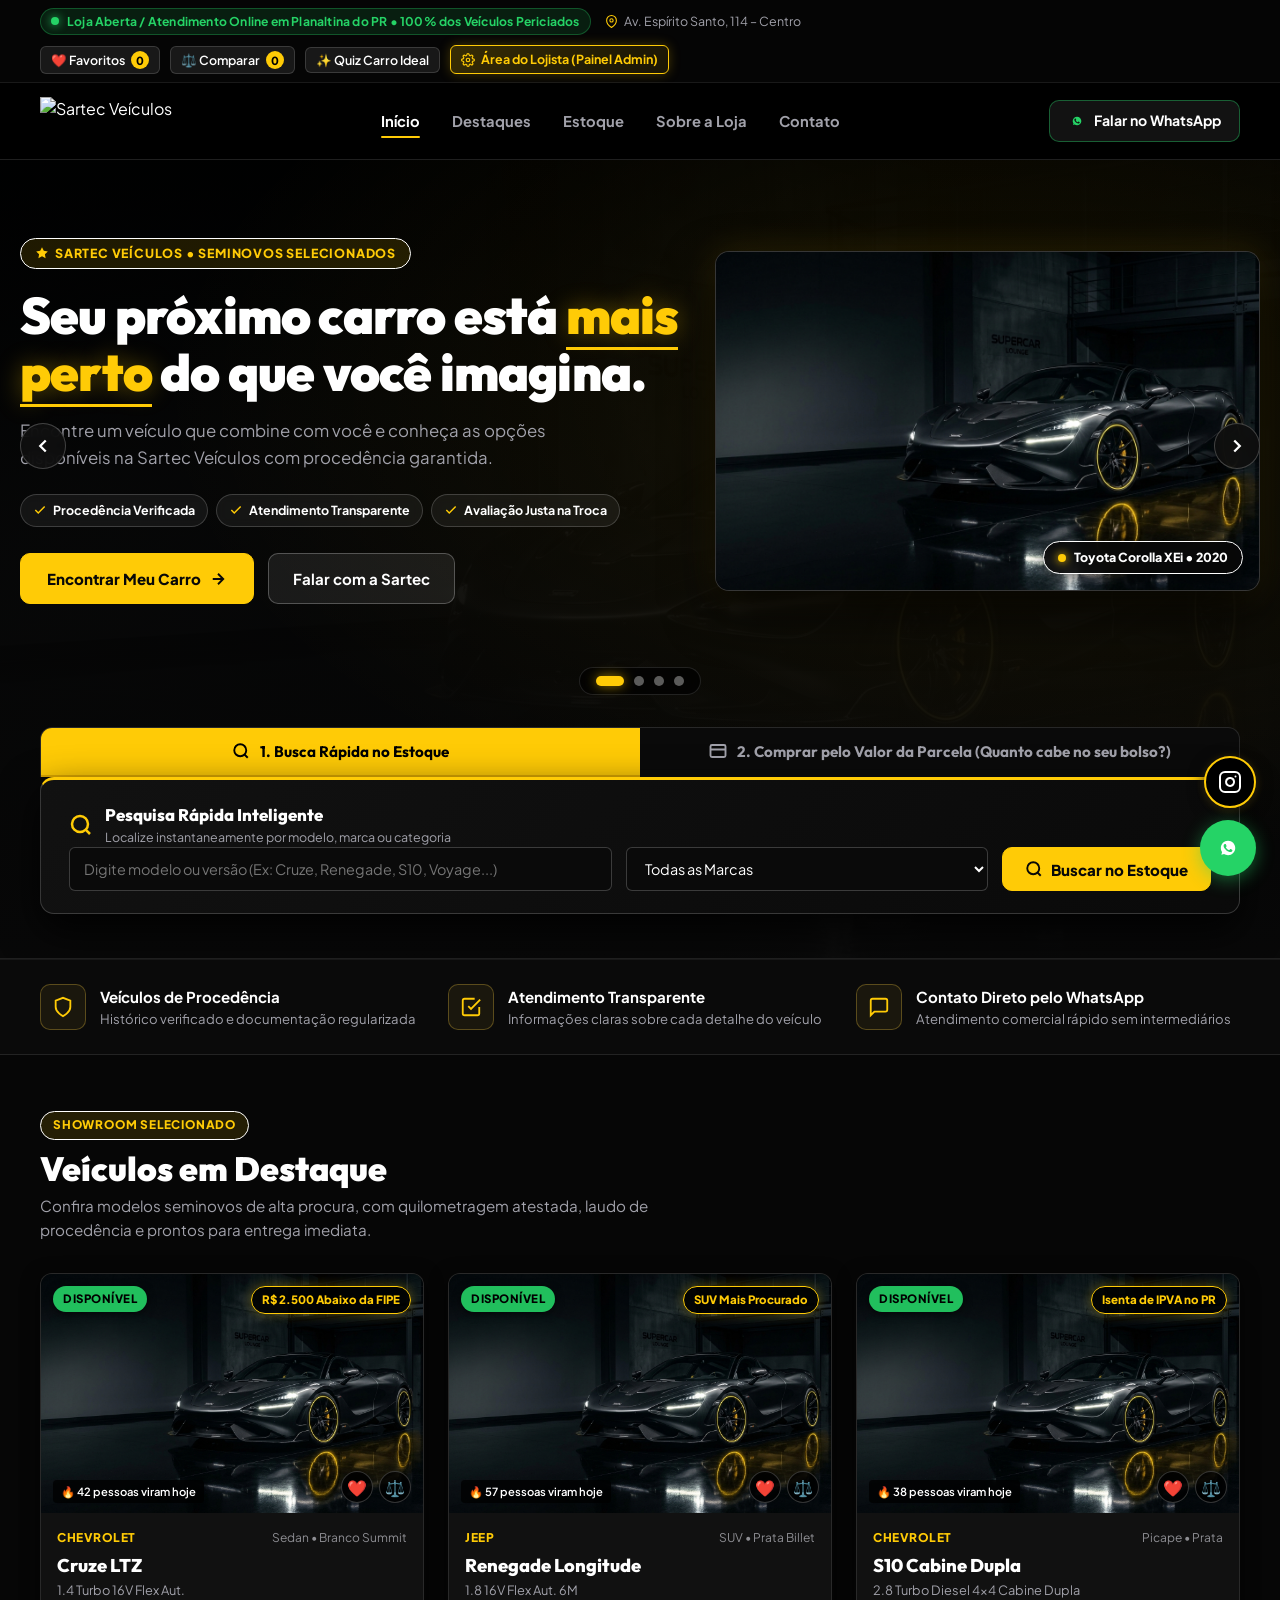
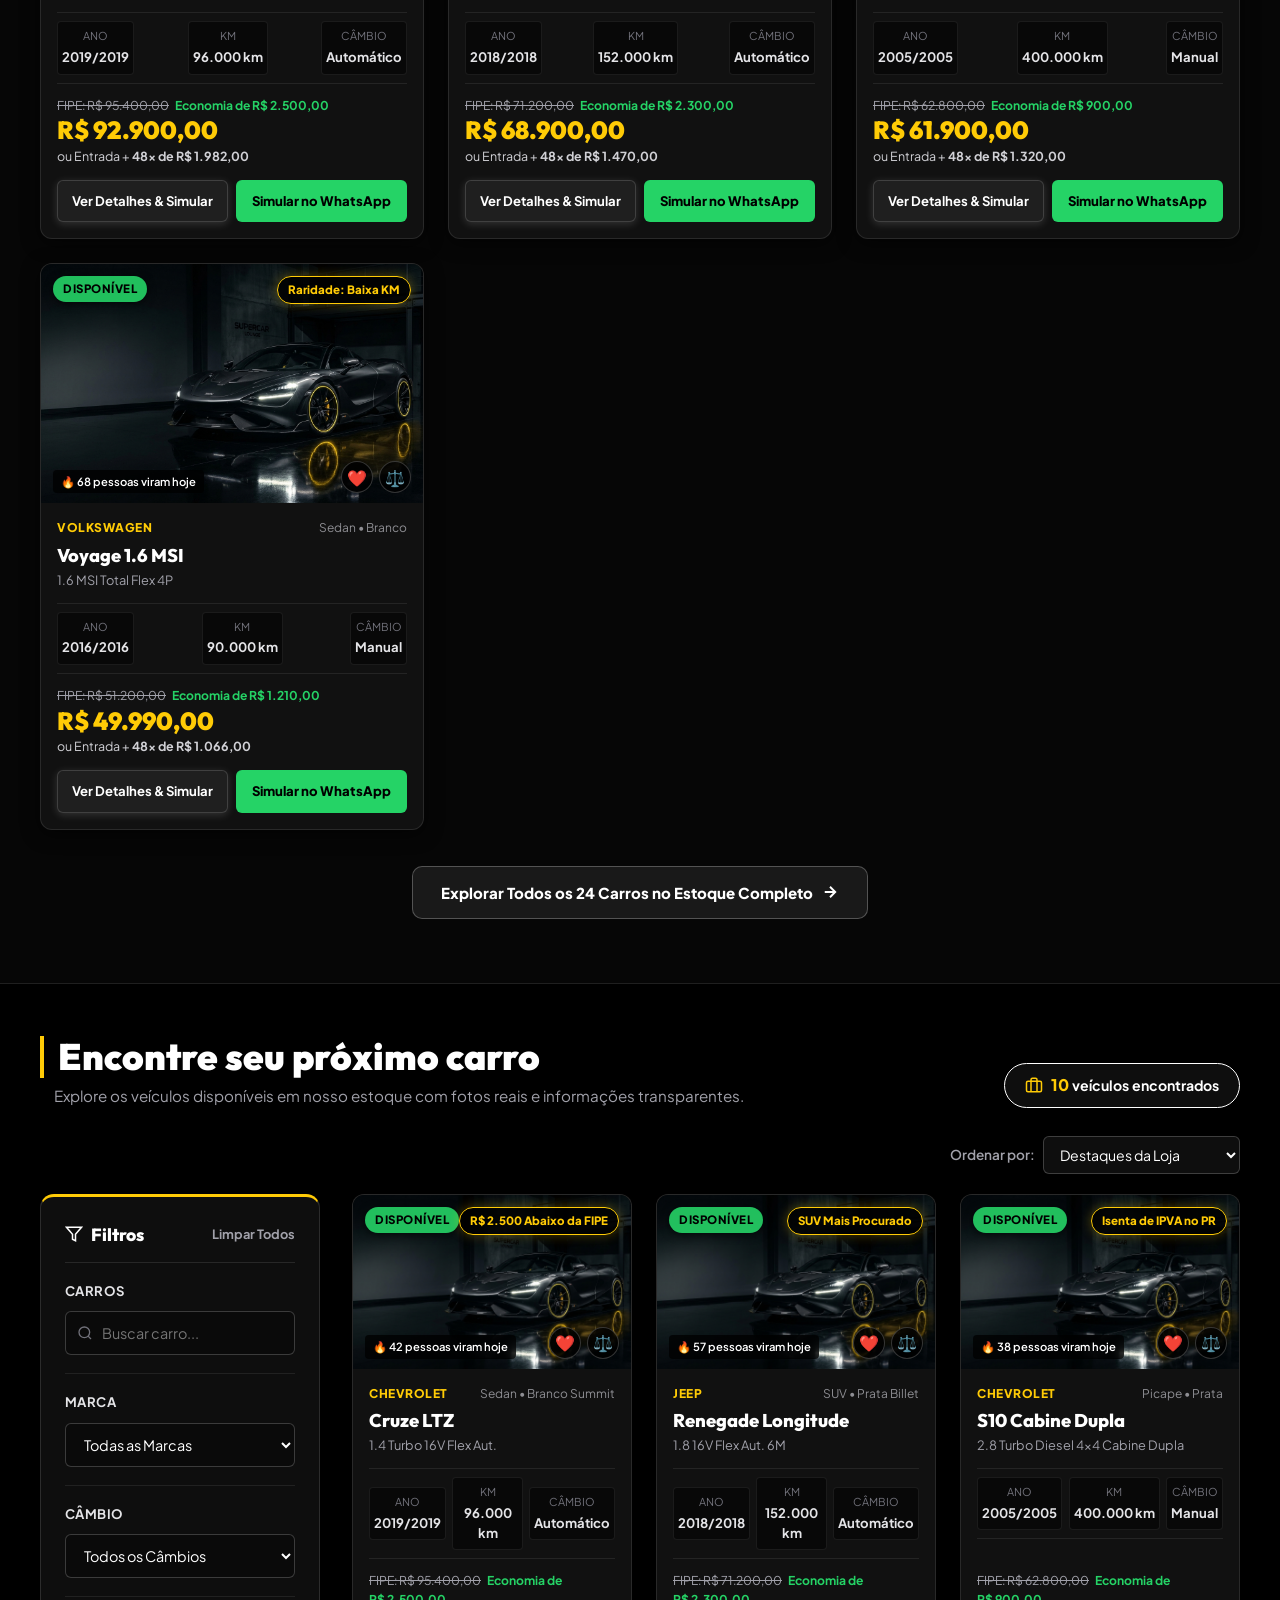
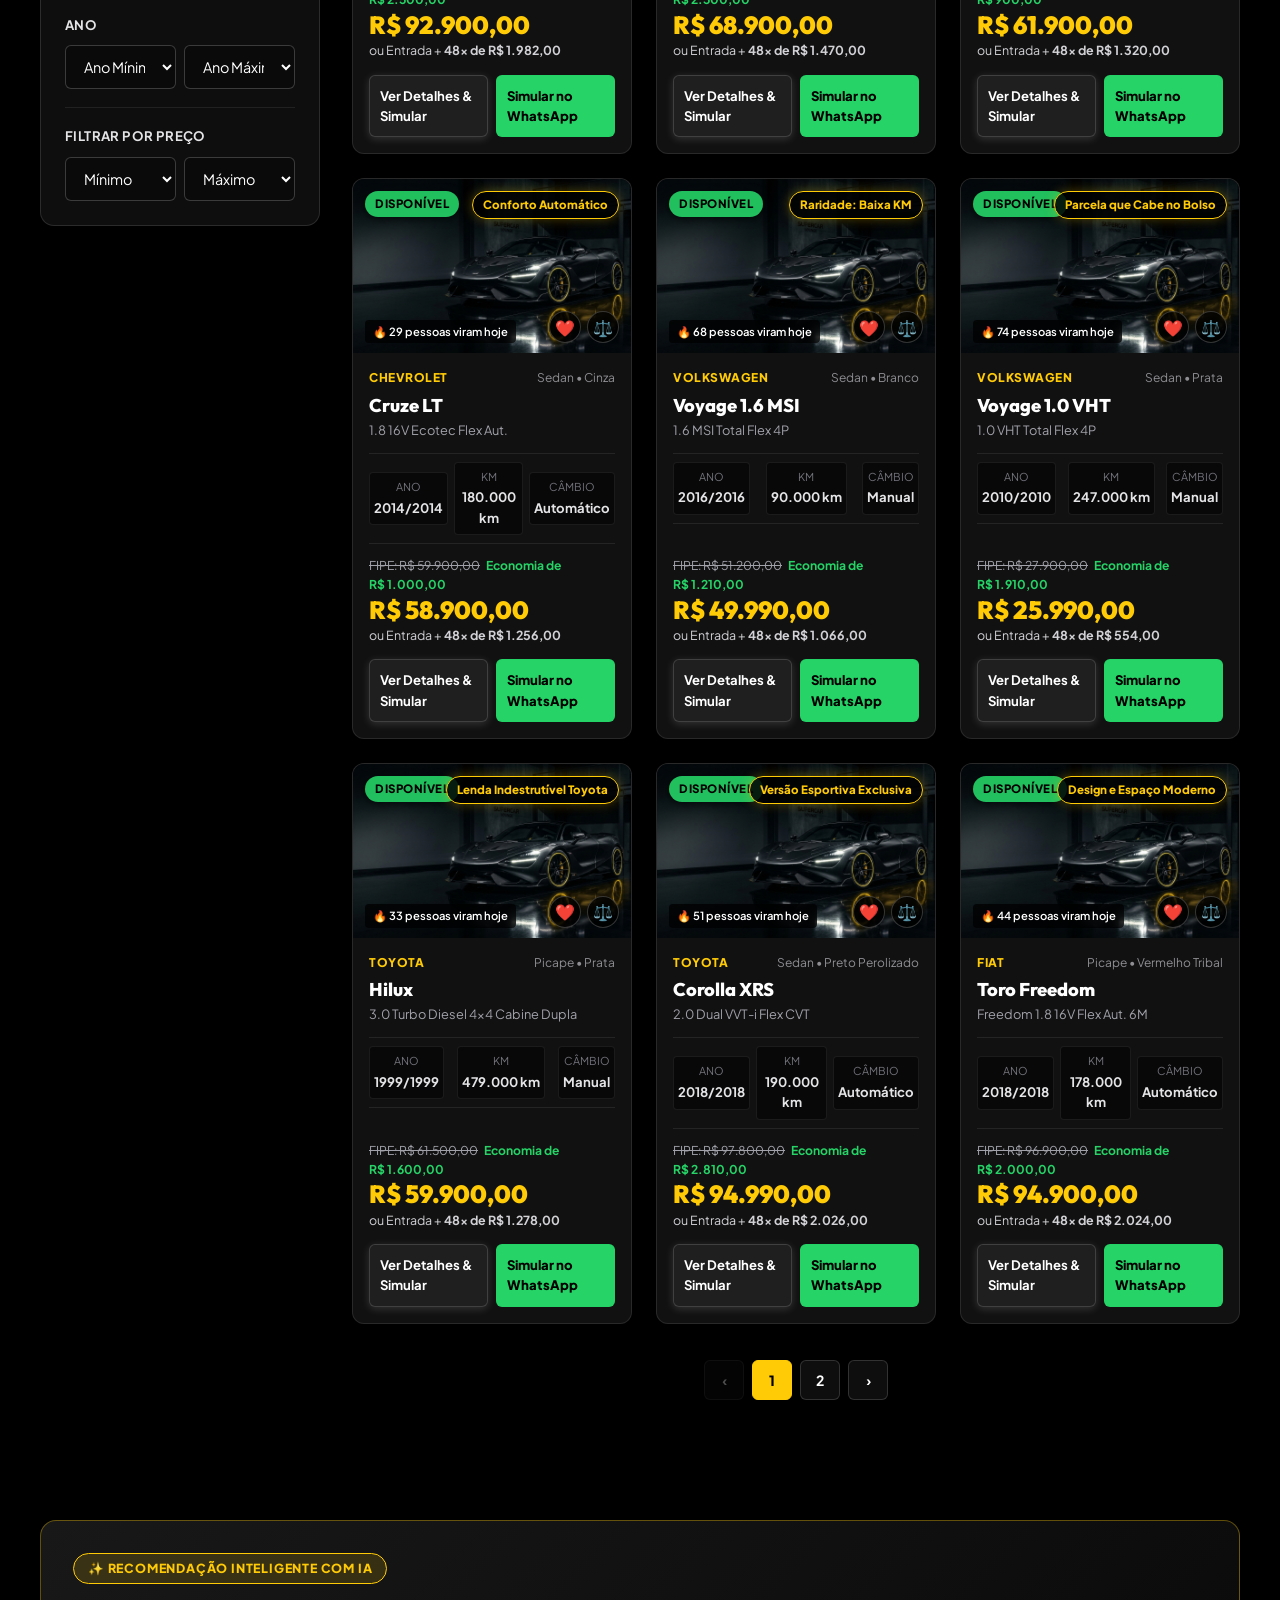
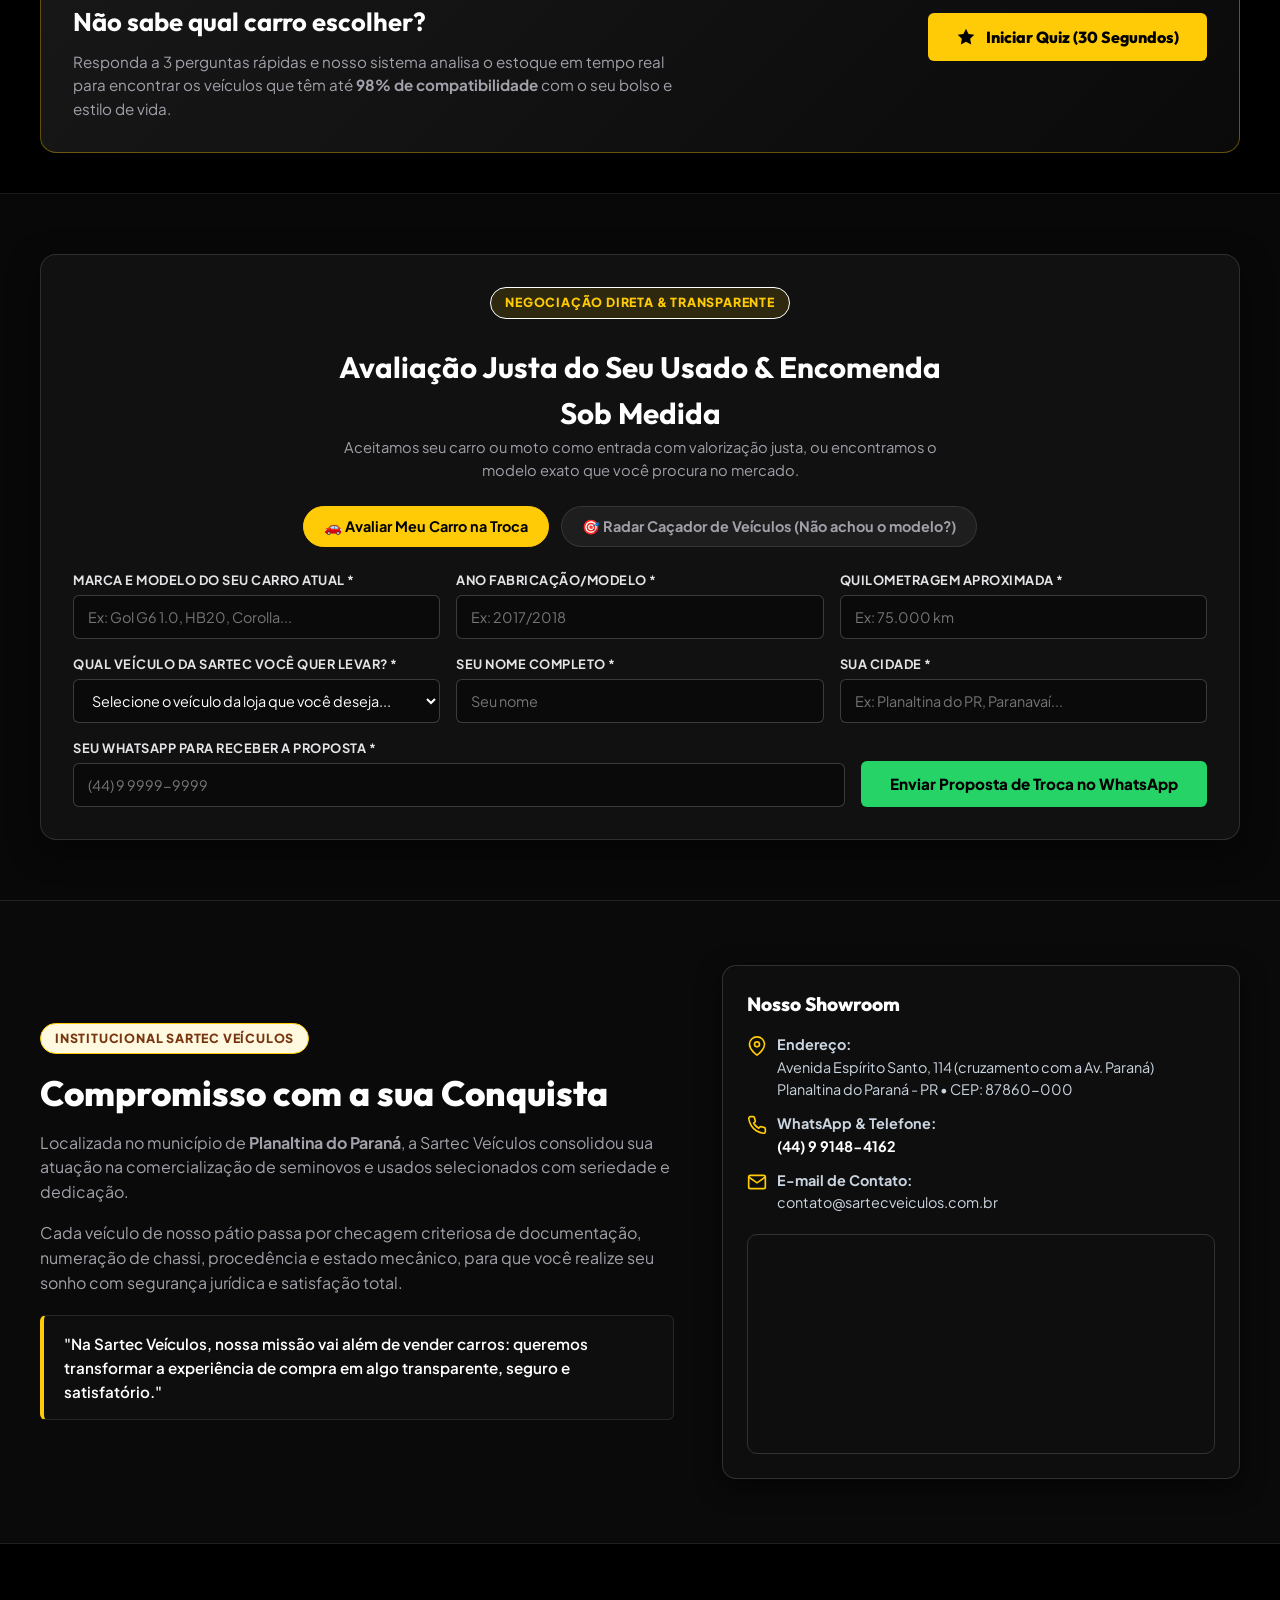
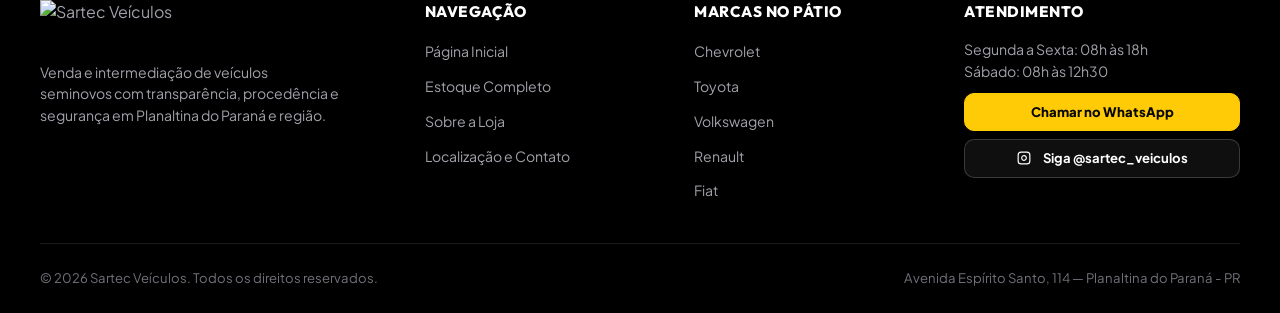
==== commit a75989fb: "feat: plataforma completa Sartec Veiculos com vitrine de alta conversao e painel admin" ====
--- a/index.html
+++ b/index.html
@@ -63,30 +63,39 @@
     </div>
   </div>
   <div class="site-topbar">
-    <div class="container topbar-inner">
-      <div class="topbar-info">
-        <span class="topbar-item">
-          <svg width="14" height="14" viewBox="0 0 24 24" fill="none" stroke="currentColor" stroke-width="2">
+    <div class="container topbar-inner" style="display:flex; justify-content:space-between; align-items:center; flex-wrap:wrap; gap:10px;">
+      <div class="topbar-info" style="display:flex; align-items:center; gap:14px; flex-wrap:wrap;">
+        <div class="topbar-badge-live">
+          <span class="live-pulse-dot"></span>
+          <span>Loja Aberta / Atendimento Online em Planaltina do PR • 100% dos Veículos Periciados</span>
+        </div>
+        <span class="topbar-item" style="color:#A1A1AA; font-size:0.78rem;">
+          <svg width="13" height="13" viewBox="0 0 24 24" fill="none" stroke="currentColor" stroke-width="2">
             <path d="M21 10c0 7-9 13-9 13s-9-6-9-13a9 9 0 0 1 18 0z"></path>
             <circle cx="12" cy="10" r="3"></circle>
           </svg>
-          Avenida Espírito Santo, 114 — Planaltina do Paraná - PR
+          Av. Espírito Santo, 114 – Centro
         </span>
-        <span class="topbar-item">
+      </div>
+
+      <div class="topbar-quick-actions">
+        <button type="button" class="topbar-btn" id="btnOpenFavorites" title="Ver veículos favoritados">
+          <span>❤️ Favoritos</span>
+          <span class="badge-count" id="topbarFavCount">0</span>
+        </button>
+        <button type="button" class="topbar-btn" id="btnOpenCompare" title="Comparar veículos lado a lado">
+          <span>⚖️ Comparar</span>
+          <span class="badge-count" id="topbarCompareCount">0</span>
+        </button>
+        <button type="button" class="topbar-btn" id="btnOpenQuiz" title="Descubra o carro ideal para o seu perfil">
+          <span>✨ Quiz Carro Ideal</span>
+        </button>
+        <a href="admin.html" class="topbar-btn btn-admin-highlight" title="Painel de Gestão e Demonstração da Concessionária">
           <svg width="14" height="14" viewBox="0 0 24 24" fill="none" stroke="currentColor" stroke-width="2">
-            <circle cx="12" cy="12" r="10"></circle>
-            <polyline points="12 6 12 12 16 14"></polyline>
+            <circle cx="12" cy="12" r="3"></circle>
+            <path d="M19.4 15a1.65 1.65 0 0 0 .33 1.82l.06.06a2 2 0 0 1 0 2.83 2 2 0 0 1-2.83 0l-.06-.06a1.65 1.65 0 0 0-1.82-.33 1.65 1.65 0 0 0-1 1.51V21a2 2 0 0 1-2 2 2 2 0 0 1-2-2v-.09A1.65 1.65 0 0 0 9 19.4a1.65 1.65 0 0 0-1.82.33l-.06.06a2 2 0 0 1-2.83 0 2 2 0 0 1 0-2.83l.06-.06a1.65 1.65 0 0 0 .33-1.82 1.65 1.65 0 0 0-1.51-1H3a2 2 0 0 1-2-2 2 2 0 0 1 2-2h.09A1.65 1.65 0 0 0 4.6 9a1.65 1.65 0 0 0-.33-1.82l-.06-.06a2 2 0 0 1 0-2.83 2 2 0 0 1 2.83 0l.06.06a1.65 1.65 0 0 0 1.82.33H9a1.65 1.65 0 0 0 1-1.51V3a2 2 0 0 1 2-2 2 2 0 0 1 2 2v.09a1.65 1.65 0 0 0 1 1.51 1.65 1.65 0 0 0 1.82-.33l.06-.06a2 2 0 0 1 2.83 0 2 2 0 0 1 0 2.83l-.06.06a1.65 1.65 0 0 0-.33 1.82V9a1.65 1.65 0 0 0 1.51 1H21a2 2 0 0 1 2 2 2 2 0 0 1-2 2h-.09a1.65 1.65 0 0 0-1.51 1z"></path>
           </svg>
-          Seg a Sex: 08h às 18h | Sáb: 08h às 12h30
-        </span>
-      </div>
-
-      <div>
-        <a href="https://wa.me/554491484162?text=Ol%C3%A1!%20Vim%20do%20site%20e%20gostaria%20de%20informa%C3%A7%C3%B5es" target="_blank" rel="noopener noreferrer" class="topbar-item" style="color:#FFFFFF; font-weight:700;">
-          <svg width="14" height="14" viewBox="0 0 24 24" fill="currentColor">
-            <path d="M12.031 6.172c-3.181 0-5.767 2.586-5.768 5.766-.001 1.298.38 2.27 1.019 3.287l-.582 2.128 2.182-.573c.978.58 1.911.928 3.145.929 3.178 0 5.767-2.587 5.768-5.766.001-3.187-2.575-5.77-5.764-5.771zm3.392 8.244c-.144.405-.837.774-1.17.824-.299.045-.677.063-1.092-.069-.252-.08-.575-.187-.988-.365-1.739-.751-2.874-2.502-2.961-2.617-.087-.116-.708-.94-.708-1.793s.448-1.273.607-1.446c.159-.173.346-.217.462-.217l.332.006c.106.005.249-.04.39.298.144.347.491 1.2.534 1.287.043.087.072.188.014.304-.058.116-.087.188-.173.289l-.26.304c-.087.086-.177.18-.076.354.101.174.449.741.964 1.2.662.589 1.221.771 1.394.858.173.086.275.072.376-.044.101-.116.433-.506.549-.68.116-.173.231-.145.39-.087s1.011.477 1.184.564c.173.087.289.13.332.202.043.073.043.419-.101.824z"/>
-          </svg>
-          (44) 9 9148-4162
+          Área do Lojista (Painel Admin)
         </a>
       </div>
     </div>
@@ -438,25 +447,45 @@
 
     </div>
 
-    <!-- Barra Dock de Pesquisa Rápida Integrada -->
+    <!-- Super Busca Dupla (Abas Inteligentes: Modelo ou Parcela que Cabe no Bolso) -->
     <div class="hero-search-dock">
       <div class="container">
-        <div class="search-dock-panel">
+        <!-- Abas do Dock -->
+        <div class="hero-search-tabs" role="tablist">
+          <button type="button" class="search-tab-btn active" id="tabBtnSmartSearch" role="tab" aria-selected="true" aria-controls="panelSmartSearch">
+            <svg width="18" height="18" viewBox="0 0 24 24" fill="none" stroke="currentColor" stroke-width="2.5">
+              <circle cx="11" cy="11" r="8"></circle>
+              <line x1="21" y1="21" x2="16.65" y2="16.65"></line>
+            </svg>
+            1. Busca Rápida no Estoque
+          </button>
+          <button type="button" class="search-tab-btn" id="tabBtnBudgetSearch" role="tab" aria-selected="false" aria-controls="panelBudgetSearch">
+            <svg width="18" height="18" viewBox="0 0 24 24" fill="none" stroke="currentColor" stroke-width="2.5">
+              <rect x="2" y="4" width="20" height="16" rx="2"></rect>
+              <line x1="2" y1="10" x2="22" y2="10"></line>
+              <line x1="6" y1="15" x2="6" y2="15.01"></line>
+            </svg>
+            2. Comprar pelo Valor da Parcela (Quanto cabe no seu bolso?)
+          </button>
+        </div>
+
+        <!-- Painel Aba 1: Busca Rápida -->
+        <div class="search-dock-panel search-tab-panel active" id="panelSmartSearch" role="tabpanel">
           <div class="dock-panel-title">
             <svg width="24" height="24" viewBox="0 0 24 24" fill="none" stroke="currentColor" stroke-width="2.5">
               <circle cx="11" cy="11" r="8"></circle>
               <line x1="21" y1="21" x2="16.65" y2="16.65"></line>
             </svg>
             <div>
-              <strong>Pesquisa Rápida no Estoque</strong>
-              <span>Localize pelo modelo ou filtre pela marca desejada</span>
+              <strong>Pesquisa Rápida Inteligente</strong>
+              <span>Localize instantaneamente por modelo, marca ou categoria</span>
             </div>
           </div>
 
           <form id="heroQuickForm" class="dock-search-form">
             <div class="dock-field-keyword">
               <label class="sr-only" for="heroSearchInput" style="display:none;">Modelo ou Palavra-chave</label>
-              <input type="text" id="heroSearchInput" class="form-control" placeholder="Digite modelo ou versão (Ex: Corolla, S10, Cruze...)">
+              <input type="text" id="heroSearchInput" class="form-control" placeholder="Digite modelo ou versão (Ex: Cruze, Renegade, S10, Voyage...)">
             </div>
 
             <div class="dock-field-brand">
@@ -474,6 +503,42 @@
               Buscar no Estoque
             </button>
           </form>
+        </div>
+
+        <!-- Painel Aba 2: Comprar pelo Valor da Parcela -->
+        <div class="budget-search-box search-tab-panel" id="panelBudgetSearch" role="tabpanel">
+          <div class="budget-grid">
+            <div class="budget-slider-group">
+              <div class="budget-slider-header">
+                <label for="budgetInstallmentSlider">Quanto você quer pagar por mês?</label>
+                <span class="budget-val-display" id="budgetInstallmentDisplay">Até R$ 1.200 / mês</span>
+              </div>
+              <input type="range" id="budgetInstallmentSlider" class="budget-slider" min="500" max="3500" step="50" value="1200">
+              <div class="budget-match-count">
+                <span>⚡ Estimativa em 48x (taxa média bancos parceiros)</span>
+              </div>
+            </div>
+
+            <div class="budget-slider-group">
+              <div class="budget-slider-header">
+                <label for="budgetDownPaymentSlider">Quanto você tem de entrada?</label>
+                <span class="budget-val-display" id="budgetDownPaymentDisplay">R$ 20.000 de entrada</span>
+              </div>
+              <input type="range" id="budgetDownPaymentSlider" class="budget-slider" min="0" max="60000" step="2000" value="20000">
+              <div class="budget-match-count">
+                <span id="budgetMatchBadge">🎯 <strong id="budgetMatchCount">Carregando opções...</strong></span>
+              </div>
+            </div>
+
+            <div>
+              <button type="button" class="btn-budget-filter" id="btnApplyBudgetFilter">
+                <svg width="20" height="20" viewBox="0 0 24 24" fill="none" stroke="currentColor" stroke-width="2.5">
+                  <path d="M5 12h14M12 5l7 7-7 7"/>
+                </svg>
+                Ver Carros no Meu Bolso
+              </button>
+            </div>
+          </div>
         </div>
       </div>
     </div>
@@ -801,6 +866,131 @@
       </div>
     </div>
   </div>
+
+  <!-- ========================================================================
+       BANNER INTERATIVO: QUIZ DO CARRO IDEAL
+       ======================================================================== -->
+  <section class="container" aria-label="Descubra seu Carro Ideal">
+    <div class="quiz-section-banner">
+      <div class="quiz-banner-text">
+        <span class="hero-badge-tag" style="background:rgba(255,203,6,0.15); color:var(--color-accent); border-color:var(--color-accent);">
+          ✨ Recomendação Inteligente com IA
+        </span>
+        <h3>Não sabe qual carro escolher?</h3>
+        <p>
+          Responda a 3 perguntas rápidas e nosso sistema analisa o estoque em tempo real para encontrar os veículos que têm até <strong>98% de compatibilidade</strong> com o seu bolso e estilo de vida.
+        </p>
+      </div>
+      <div>
+        <button type="button" class="btn-open-quiz" id="btnBannerOpenQuiz">
+          <svg width="20" height="20" viewBox="0 0 24 24" fill="currentColor">
+            <path d="M12 2l3.09 6.26L22 9.27l-5 4.87 1.18 6.88L12 17.77l-6.18 3.25L7 14.14 2 9.27l6.91-1.01L12 2z"/>
+          </svg>
+          Iniciar Quiz (30 Segundos)
+        </button>
+      </div>
+    </div>
+  </section>
+
+  <!-- ========================================================================
+       SEÇÃO: USADO NA TROCA & RADAR CAÇADOR DE VEÍCULOS
+       ======================================================================== -->
+  <section class="trade-radar-section" id="avaliacao-troca">
+    <div class="container">
+      <div class="trade-card-container">
+        <div style="text-align:center; max-width:650px; margin:0 auto 24px;">
+          <span class="hero-badge-tag">Negociação Direta & Transparente</span>
+          <h2 style="font-family:var(--font-heading); font-size:1.85rem; color:#FFFFFF; margin-top:8px;">
+            Avaliação Justa do Seu Usado & Encomenda Sob Medida
+          </h2>
+          <p style="color:#A1A1AA; font-size:0.92rem;">
+            Aceitamos seu carro ou moto como entrada com valorização justa, ou encontramos o modelo exato que você procura no mercado.
+          </p>
+        </div>
+
+        <div class="trade-nav-tabs" style="justify-content:center;">
+          <button type="button" class="trade-tab-btn active" id="tabBtnTradeIn">
+            🚗 Avaliar Meu Carro na Troca
+          </button>
+          <button type="button" class="trade-tab-btn" id="tabBtnCarHunter">
+            🎯 Radar Caçador de Veículos (Não achou o modelo?)
+          </button>
+        </div>
+
+        <!-- Formulário 1: Usado na Troca -->
+        <form id="tradeInForm" class="trade-form-grid">
+          <div>
+            <label class="form-label">Marca e Modelo do seu Carro Atual *</label>
+            <input type="text" id="tradeCurrentCar" class="form-control" placeholder="Ex: Gol G6 1.0, HB20, Corolla..." required>
+          </div>
+          <div>
+            <label class="form-label">Ano Fabricação/Modelo *</label>
+            <input type="text" id="tradeYear" class="form-control" placeholder="Ex: 2017/2018" required>
+          </div>
+          <div>
+            <label class="form-label">Quilometragem Aproximada *</label>
+            <input type="text" id="tradeKm" class="form-control" placeholder="Ex: 75.000 km" required>
+          </div>
+          <div>
+            <label class="form-label">Qual veículo da Sartec você quer levar? *</label>
+            <select id="tradeTargetCar" class="form-control" required>
+              <option value="">Selecione o veículo desejado...</option>
+            </select>
+          </div>
+          <div>
+            <label class="form-label">Seu Nome Completo *</label>
+            <input type="text" id="tradeName" class="form-control" placeholder="Seu nome" required>
+          </div>
+          <div>
+            <label class="form-label">Sua Cidade *</label>
+            <input type="text" id="tradeCity" class="form-control" placeholder="Ex: Planaltina do PR, Paranavaí..." required>
+          </div>
+          <div class="trade-full-col" style="display:grid; grid-template-columns:1fr auto; gap:16px; align-items:end;">
+            <div>
+              <label class="form-label">Seu WhatsApp para Receber a Proposta *</label>
+              <input type="tel" id="tradePhone" class="form-control" placeholder="(44) 9 9999-9999" required>
+            </div>
+            <button type="submit" class="btn-card-whatsapp" style="padding:14px 28px; font-size:0.95rem; height:46px;">
+              Enviar Proposta de Troca no WhatsApp
+            </button>
+          </div>
+        </form>
+
+        <!-- Formulário 2: Radar Caçador -->
+        <form id="hunterForm" class="trade-form-grid" style="display:none;">
+          <div>
+            <label class="form-label">Modelo que você está procurando *</label>
+            <input type="text" id="hunterDesiredModel" class="form-control" placeholder="Ex: Civic 2020, Tracker, Ranger..." required>
+          </div>
+          <div>
+            <label class="form-label">Ano Mínimo Desejado</label>
+            <input type="text" id="hunterMinYear" class="form-control" placeholder="Ex: 2018">
+          </div>
+          <div>
+            <label class="form-label">Faixa de Preço Máxima</label>
+            <input type="text" id="hunterMaxPrice" class="form-control" placeholder="Ex: Até R$ 90.000">
+          </div>
+          <div>
+            <label class="form-label">Seu Nome Completo *</label>
+            <input type="text" id="hunterName" class="form-control" placeholder="Seu nome" required>
+          </div>
+          <div>
+            <label class="form-label">Sua Cidade *</label>
+            <input type="text" id="hunterCity" class="form-control" placeholder="Ex: Loanda, Paranavaí..." required>
+          </div>
+          <div>
+            <label class="form-label">Seu WhatsApp para Contato *</label>
+            <input type="tel" id="hunterPhone" class="form-control" placeholder="(44) 9 9999-9999" required>
+          </div>
+          <div class="trade-full-col" style="text-align:right;">
+            <button type="submit" class="btn-primary" style="padding:14px 28px; font-size:0.95rem;">
+              Ativar Radar Caçador de Veículos
+            </button>
+          </div>
+        </form>
+      </div>
+    </div>
+  </section>
 
   <!-- ========================================================================
        SEÇÃO: SOBRE A LOJA & LOCALIZAÇÃO CONFIRMADA
@@ -1093,6 +1283,95 @@
         </svg>
       </a>
     </div>
+  <!-- ========================================================================
+       MODAL: QUIZ DO CARRO IDEAL (3 PERGUNTAS / 30 SEGUNDOS)
+       ======================================================================== -->
+  <div class="quiz-modal-backdrop" id="quizModal" role="dialog" aria-modal="true" aria-labelledby="quizModalTitle">
+    <div class="quiz-modal-container">
+      <button type="button" class="quiz-close-btn" id="btnQuizClose" aria-label="Fechar Quiz">✕</button>
+      
+      <div id="quizStepContainer">
+        <!-- Barra de Progresso -->
+        <div class="quiz-progress-bar">
+          <div class="quiz-progress-fill" id="quizProgressFill"></div>
+        </div>
+
+        <span class="hero-badge-tag" id="quizStepBadge">Pergunta 1 de 3</span>
+        <h3 class="quiz-step-title" id="quizQuestionTitle">Qual o seu objetivo principal com o veículo?</h3>
+
+        <div class="quiz-options-grid" id="quizOptionsList">
+          <!-- Gerado via JavaScript -->
+        </div>
+      </div>
+
+      <!-- Container de Resultados do Quiz -->
+      <div id="quizResultContainer" style="display:none; text-align:center;">
+        <span class="quiz-result-match-badge">
+          <svg width="18" height="18" viewBox="0 0 24 24" fill="currentColor">
+            <path d="M12 2l3.09 6.26L22 9.27l-5 4.87 1.18 6.88L12 17.77l-6.18 3.25L7 14.14 2 9.27l6.91-1.01L12 2z"/>
+          </svg>
+          98% Match Encontrado para o Seu Perfil!
+        </span>
+        <h3 style="font-family:var(--font-heading); font-size:1.6rem; color:#FFFFFF; margin-bottom:8px;">
+          Estes são os carros perfeitos para você na Sartec:
+        </h3>
+        <p style="color:#A1A1AA; font-size:0.9rem; margin-bottom:20px;">
+          Selecionamos as melhores opções do nosso estoque de acordo com seu orçamento e prioridades.
+        </p>
+
+        <div id="quizMatchedVehiclesGrid" style="display:grid; grid-template-columns:1fr; gap:16px; margin-bottom:20px;">
+          <!-- Cards recomendados inseridos aqui -->
+        </div>
+
+        <button type="button" class="btn-secondary" id="btnRestartQuiz" style="margin:0 auto;">
+          ↺ Fazer o Quiz Novamente
+        </button>
+      </div>
+    </div>
+  </div>
+
+  <!-- ========================================================================
+       MODAL: COMPARADOR LADO A LADO (ATÉ 3 VEÍCULOS)
+       ======================================================================== -->
+  <div class="quiz-modal-backdrop" id="compareModal" role="dialog" aria-modal="true" aria-labelledby="compareModalTitle">
+    <div class="quiz-modal-container" style="max-width:920px;">
+      <button type="button" class="quiz-close-btn" id="btnCompareClose" aria-label="Fechar Comparador">✕</button>
+      <span class="hero-badge-tag">⚖️ Ferramenta de Decisão</span>
+      <h3 style="font-family:var(--font-heading); font-size:1.6rem; color:#FFFFFF; margin:8px 0 16px;" id="compareModalTitle">
+        Comparativo Lado a Lado
+      </h3>
+      <div id="compareContentWrapper">
+        <!-- Tabela comparativa gerada dinamicamente via JS -->
+      </div>
+    </div>
+  </div>
+
+  <!-- ========================================================================
+       MODAL: FAVORITOS SALVOS
+       ======================================================================== -->
+  <div class="quiz-modal-backdrop" id="favoritesModal" role="dialog" aria-modal="true" aria-labelledby="favModalTitle">
+    <div class="quiz-modal-container" style="max-width:650px;">
+      <button type="button" class="quiz-close-btn" id="btnFavoritesClose" aria-label="Fechar Favoritos">✕</button>
+      <span class="hero-badge-tag">❤️ Seus Veículos Salvos</span>
+      <h3 style="font-family:var(--font-heading); font-size:1.5rem; color:#FFFFFF; margin:8px 0 16px;" id="favModalTitle">
+        Veículos que você favoritou
+      </h3>
+      <div id="favoritesListWrapper" style="display:flex; flex-direction:column; gap:12px;">
+        <!-- Lista gerada dinamicamente -->
+      </div>
+    </div>
+  </div>
+
+  <!-- ========================================================================
+       PROVA SOCIAL REGIONAL FLUTUANTE (NOTIFICAÇÃO TOAST)
+       ======================================================================== -->
+  <aside class="social-proof-toast" id="socialProofToast" aria-live="polite">
+    <div class="toast-avatar" id="toastAvatar">📍</div>
+    <div class="toast-content">
+      <div class="toast-title" id="toastTitle">Carlos de Paranavaí - PR</div>
+      <div class="toast-desc" id="toastDesc">Acabou de simular financiamento do Jeep Renegade</div>
+    </div>
+    <button type="button" class="toast-close-btn" id="btnDismissToast" aria-label="Fechar notificação">✕</button>
   </aside>
 
   <!-- Scripts -->
--- a/css/style.css
+++ b/css/style.css
@@ -3302,3 +3302,1231 @@
     animation: none !important;
   }
 }
+
+/* ==========================================================================
+   SARTEC PRO SUITE — CONVERSÃO, NEUROMARKETING E PAINEL ADMINISTRATIVO
+   ========================================================================== */
+
+/* 1. Barra de Confiança e Acessos Rápidos Topbar */
+.topbar-badge-live {
+  display: inline-flex;
+  align-items: center;
+  gap: 8px;
+  background: rgba(37, 211, 102, 0.12);
+  color: #25D366;
+  border: 1px solid rgba(37, 211, 102, 0.3);
+  padding: 3px 10px;
+  border-radius: var(--radius-full);
+  font-size: 0.76rem;
+  font-weight: 700;
+  letter-spacing: 0.2px;
+}
+.live-pulse-dot {
+  width: 8px;
+  height: 8px;
+  border-radius: 50%;
+  background: #25D366;
+  box-shadow: 0 0 10px #25D366;
+  animation: livePulse 2s infinite ease-in-out;
+}
+@keyframes livePulse {
+  0%, 100% { transform: scale(1); opacity: 1; }
+  50% { transform: scale(1.4); opacity: 0.6; }
+}
+
+.topbar-quick-actions {
+  display: flex;
+  align-items: center;
+  gap: 10px;
+}
+.topbar-btn {
+  display: inline-flex;
+  align-items: center;
+  gap: 6px;
+  background: rgba(255, 255, 255, 0.08);
+  border: 1px solid rgba(255, 255, 255, 0.15);
+  color: #FFFFFF;
+  padding: 4px 10px;
+  border-radius: var(--radius-sm);
+  font-size: 0.78rem;
+  font-weight: 600;
+  cursor: pointer;
+  text-decoration: none;
+  transition: all var(--transition-fast);
+}
+.topbar-btn:hover {
+  background: rgba(255, 203, 6, 0.15);
+  border-color: var(--color-accent);
+  color: var(--color-accent);
+}
+.topbar-btn.btn-admin-highlight {
+  background: linear-gradient(135deg, rgba(255, 203, 6, 0.2), rgba(255, 203, 6, 0.08));
+  border: 1px solid var(--color-accent);
+  color: var(--color-accent);
+  font-weight: 700;
+  box-shadow: 0 0 12px rgba(255, 203, 6, 0.25);
+}
+.topbar-btn.btn-admin-highlight:hover {
+  background: var(--color-accent);
+  color: #000000;
+}
+.badge-count {
+  display: inline-flex;
+  align-items: center;
+  justify-content: center;
+  min-width: 18px;
+  height: 18px;
+  padding: 0 5px;
+  border-radius: 10px;
+  background: var(--color-accent);
+  color: #000000;
+  font-size: 0.7rem;
+  font-weight: 800;
+}
+
+/* 2. Super Busca Dupla (Abas no Hero) */
+.hero-search-tabs {
+  display: flex;
+  background: #0A0A0A;
+  border: 1px solid rgba(255, 255, 255, 0.12);
+  border-bottom: none;
+  border-radius: 12px 12px 0 0;
+  overflow: hidden;
+  max-width: var(--container-width);
+  margin: 0 auto;
+}
+.search-tab-btn {
+  flex: 1;
+  display: flex;
+  align-items: center;
+  justify-content: center;
+  gap: 10px;
+  padding: 14px 20px;
+  background: transparent;
+  border: none;
+  color: #A1A1AA;
+  font-family: var(--font-heading);
+  font-size: 0.95rem;
+  font-weight: 700;
+  cursor: pointer;
+  transition: all var(--transition-fast);
+  border-bottom: 2px solid transparent;
+}
+.search-tab-btn:hover {
+  color: #FFFFFF;
+  background: rgba(255, 255, 255, 0.03);
+}
+.search-tab-btn.active {
+  color: #000000;
+  background: var(--color-accent);
+  border-bottom-color: var(--color-accent-dark);
+}
+.search-tab-panel {
+  display: none;
+}
+.search-tab-panel.active {
+  display: block;
+}
+
+/* Painel de Parcela do Bolso */
+.budget-search-box {
+  background: #111111;
+  border: 1px solid rgba(255, 203, 6, 0.3);
+  border-radius: 0 0 14px 14px;
+  padding: 24px;
+  box-shadow: 0 10px 30px rgba(0, 0, 0, 0.7);
+}
+.budget-grid {
+  display: grid;
+  grid-template-columns: 1fr 1fr auto;
+  gap: 24px;
+  align-items: center;
+}
+.budget-slider-group {
+  display: flex;
+  flex-direction: column;
+  gap: 8px;
+}
+.budget-slider-header {
+  display: flex;
+  justify-content: space-between;
+  align-items: baseline;
+}
+.budget-slider-header label {
+  font-size: 0.85rem;
+  color: #A1A1AA;
+  font-weight: 600;
+}
+.budget-val-display {
+  font-family: var(--font-heading);
+  font-size: 1.35rem;
+  font-weight: 800;
+  color: var(--color-accent);
+}
+.budget-slider {
+  width: 100%;
+  height: 8px;
+  border-radius: 4px;
+  background: #27272A;
+  outline: none;
+  -webkit-appearance: none;
+  cursor: pointer;
+}
+.budget-slider::-webkit-slider-thumb {
+  -webkit-appearance: none;
+  width: 22px;
+  height: 22px;
+  border-radius: 50%;
+  background: var(--color-accent);
+  cursor: pointer;
+  box-shadow: 0 0 10px rgba(255, 203, 6, 0.6);
+  border: 2px solid #000000;
+}
+.budget-match-count {
+  font-size: 0.85rem;
+  color: #E4E4E7;
+  display: flex;
+  align-items: center;
+  gap: 8px;
+  margin-top: 6px;
+}
+.btn-budget-filter {
+  padding: 14px 28px;
+  background: var(--color-accent);
+  color: #000000;
+  border: none;
+  border-radius: var(--radius-sm);
+  font-family: var(--font-heading);
+  font-weight: 800;
+  font-size: 1rem;
+  cursor: pointer;
+  display: inline-flex;
+  align-items: center;
+  gap: 8px;
+  transition: all var(--transition-fast);
+  white-space: nowrap;
+}
+.btn-budget-filter:hover {
+  background: var(--color-accent-light);
+  transform: translateY(-2px);
+  box-shadow: 0 6px 20px rgba(255, 203, 6, 0.4);
+}
+
+/* 3. Cards de Veículos com Gatilhos de Neuromarketing */
+.vehicle-card {
+  position: relative;
+  background: #111111;
+  border: 1px solid rgba(255, 255, 255, 0.1);
+  border-radius: 12px;
+  overflow: hidden;
+  display: flex;
+  flex-direction: column;
+  transition: all var(--transition-normal);
+}
+.vehicle-card:hover {
+  border-color: rgba(255, 203, 6, 0.45);
+  transform: translateY(-4px);
+  box-shadow: 0 12px 30px rgba(0, 0, 0, 0.8), 0 0 20px rgba(255, 203, 6, 0.12);
+}
+.card-media-wrapper {
+  position: relative;
+  aspect-ratio: 16 / 10;
+  background: #050505;
+  overflow: hidden;
+}
+.card-vehicle-img {
+  width: 100%;
+  height: 100%;
+  object-fit: cover;
+  transition: transform 0.4s ease;
+}
+.vehicle-card:hover .card-vehicle-img {
+  transform: scale(1.05);
+}
+.card-status-badge {
+  position: absolute;
+  top: 12px;
+  left: 12px;
+  padding: 4px 10px;
+  border-radius: var(--radius-full);
+  font-size: 0.72rem;
+  font-weight: 800;
+  text-transform: uppercase;
+  letter-spacing: 0.5px;
+  z-index: 2;
+  box-shadow: 0 2px 8px rgba(0,0,0,0.6);
+}
+.status-disponivel {
+  background: rgba(37, 211, 102, 0.9);
+  color: #000000;
+}
+.status-reservado {
+  background: rgba(255, 179, 0, 0.95);
+  color: #000000;
+}
+.status-vendido {
+  background: rgba(239, 68, 68, 0.95);
+  color: #FFFFFF;
+}
+.card-special-badge {
+  position: absolute;
+  top: 12px;
+  right: 12px;
+  background: rgba(0, 0, 0, 0.85);
+  color: var(--color-accent);
+  border: 1px solid var(--color-accent);
+  padding: 4px 10px;
+  border-radius: var(--radius-full);
+  font-size: 0.72rem;
+  font-weight: 800;
+  z-index: 2;
+  box-shadow: 0 0 12px rgba(255, 203, 6, 0.3);
+}
+.card-micro-proof {
+  position: absolute;
+  bottom: 10px;
+  left: 12px;
+  background: rgba(0, 0, 0, 0.75);
+  backdrop-filter: blur(4px);
+  color: #FFFFFF;
+  padding: 3px 8px;
+  border-radius: var(--radius-xs);
+  font-size: 0.7rem;
+  font-weight: 600;
+  display: inline-flex;
+  align-items: center;
+  gap: 4px;
+}
+.card-quick-actions {
+  position: absolute;
+  bottom: 10px;
+  right: 12px;
+  display: flex;
+  gap: 6px;
+  z-index: 2;
+}
+.btn-card-icon {
+  width: 32px;
+  height: 32px;
+  border-radius: 50%;
+  background: rgba(0, 0, 0, 0.8);
+  border: 1px solid rgba(255, 255, 255, 0.2);
+  color: #FFFFFF;
+  display: inline-flex;
+  align-items: center;
+  justify-content: center;
+  cursor: pointer;
+  transition: all var(--transition-fast);
+}
+.btn-card-icon:hover {
+  background: var(--color-accent);
+  color: #000000;
+  border-color: var(--color-accent);
+  transform: scale(1.1);
+}
+.btn-card-icon.active {
+  background: #EF4444;
+  border-color: #EF4444;
+  color: #FFFFFF;
+}
+.btn-card-icon.comparing {
+  background: var(--color-accent);
+  border-color: var(--color-accent);
+  color: #000000;
+}
+
+.card-body-content {
+  padding: 16px;
+  display: flex;
+  flex-direction: column;
+  flex: 1;
+}
+.card-header-meta {
+  display: flex;
+  justify-content: space-between;
+  align-items: center;
+  margin-bottom: 6px;
+}
+.card-brand-tag {
+  color: var(--color-accent);
+  font-size: 0.75rem;
+  font-weight: 800;
+  letter-spacing: 0.5px;
+}
+.card-category-tag {
+  color: #8E8E93;
+  font-size: 0.75rem;
+}
+.card-car-title {
+  font-family: var(--font-heading);
+  font-size: 1.15rem;
+  font-weight: 800;
+  color: #FFFFFF;
+  margin-bottom: 4px;
+  line-height: 1.25;
+}
+.card-car-version {
+  color: #A1A1AA;
+  font-size: 0.8rem;
+  margin-bottom: 12px;
+  white-space: nowrap;
+  overflow: hidden;
+  text-overflow: ellipsis;
+}
+.card-specs-row {
+  display: flex;
+  justify-content: space-between;
+  align-items: center;
+  padding: 8px 0;
+  border-top: 1px solid rgba(255, 255, 255, 0.08);
+  border-bottom: 1px solid rgba(255, 255, 255, 0.08);
+  margin-bottom: 12px;
+}
+.card-spec-item {
+  display: flex;
+  flex-direction: column;
+  gap: 2px;
+}
+.spec-label {
+  font-size: 0.68rem;
+  color: #71717A;
+  text-transform: uppercase;
+}
+.spec-val {
+  font-size: 0.82rem;
+  font-weight: 700;
+  color: #E4E4E7;
+}
+
+.card-pricing-block {
+  margin-top: auto;
+  margin-bottom: 14px;
+}
+.card-fipe-compare {
+  font-size: 0.76rem;
+  color: #71717A;
+  margin-bottom: 2px;
+}
+.card-fipe-compare del {
+  color: #A1A1AA;
+}
+.card-fipe-discount {
+  color: #25D366;
+  font-weight: 700;
+  margin-left: 6px;
+}
+.card-main-price {
+  font-family: var(--font-heading);
+  font-size: 1.55rem;
+  font-weight: 900;
+  color: var(--color-accent);
+  line-height: 1.1;
+}
+.card-installment-estimate {
+  font-size: 0.78rem;
+  color: #D1D1D6;
+  margin-top: 3px;
+}
+
+.card-actions-grid {
+  display: grid;
+  grid-template-columns: 1fr 1fr;
+  gap: 8px;
+}
+.btn-card-details {
+  display: inline-flex;
+  align-items: center;
+  justify-content: center;
+  gap: 6px;
+  padding: 10px;
+  background: rgba(255, 255, 255, 0.06);
+  border: 1px solid rgba(255, 255, 255, 0.15);
+  color: #FFFFFF;
+  border-radius: var(--radius-sm);
+  font-size: 0.82rem;
+  font-weight: 700;
+  text-decoration: none;
+  transition: all var(--transition-fast);
+}
+.btn-card-details:hover {
+  background: rgba(255, 255, 255, 0.12);
+  border-color: #FFFFFF;
+}
+.btn-card-whatsapp {
+  display: inline-flex;
+  align-items: center;
+  justify-content: center;
+  gap: 6px;
+  padding: 10px;
+  background: var(--color-whatsapp);
+  color: #000000;
+  border-radius: var(--radius-sm);
+  font-size: 0.82rem;
+  font-weight: 800;
+  text-decoration: none;
+  transition: all var(--transition-fast);
+}
+.btn-card-whatsapp:hover {
+  background: var(--color-whatsapp-hover);
+  transform: translateY(-2px);
+  box-shadow: 0 4px 14px rgba(37, 211, 102, 0.35);
+}
+
+/* 4. Quiz Interativo "Descubra Seu Carro Ideal" */
+.quiz-section-banner {
+  background: linear-gradient(135deg, #181818 0%, #0A0A0A 100%);
+  border: 1px solid rgba(255, 203, 6, 0.35);
+  border-radius: 16px;
+  padding: 32px;
+  margin: 40px auto;
+  max-width: var(--container-width);
+  display: flex;
+  align-items: center;
+  justify-content: space-between;
+  gap: 24px;
+  box-shadow: 0 10px 40px rgba(0, 0, 0, 0.6);
+}
+.quiz-banner-text h3 {
+  font-family: var(--font-heading);
+  font-size: 1.6rem;
+  color: #FFFFFF;
+  margin-bottom: 8px;
+}
+.quiz-banner-text p {
+  color: #A1A1AA;
+  font-size: 0.95rem;
+  max-width: 600px;
+}
+.btn-open-quiz {
+  padding: 14px 28px;
+  background: var(--color-accent);
+  color: #000000;
+  border: none;
+  border-radius: var(--radius-sm);
+  font-family: var(--font-heading);
+  font-weight: 800;
+  font-size: 1rem;
+  cursor: pointer;
+  display: inline-flex;
+  align-items: center;
+  gap: 10px;
+  transition: all var(--transition-fast);
+  white-space: nowrap;
+}
+.btn-open-quiz:hover {
+  background: var(--color-accent-light);
+  transform: translateY(-2px);
+  box-shadow: 0 6px 20px rgba(255, 203, 6, 0.4);
+}
+
+/* Modal do Quiz */
+.quiz-modal-backdrop {
+  position: fixed;
+  inset: 0;
+  background: rgba(0, 0, 0, 0.88);
+  backdrop-filter: blur(8px);
+  z-index: 10000;
+  display: none;
+  align-items: center;
+  justify-content: center;
+  padding: 20px;
+}
+.quiz-modal-backdrop.open {
+  display: flex;
+}
+.quiz-modal-container {
+  background: #111111;
+  border: 1px solid var(--color-accent);
+  border-radius: 16px;
+  max-width: 680px;
+  width: 100%;
+  max-height: 90vh;
+  overflow-y: auto;
+  padding: 32px;
+  position: relative;
+  box-shadow: 0 20px 60px rgba(0, 0, 0, 0.9), 0 0 30px rgba(255, 203, 6, 0.15);
+}
+.quiz-close-btn {
+  position: absolute;
+  top: 16px;
+  right: 16px;
+  background: transparent;
+  border: none;
+  color: #A1A1AA;
+  font-size: 1.5rem;
+  cursor: pointer;
+}
+.quiz-progress-bar {
+  height: 6px;
+  background: #27272A;
+  border-radius: 3px;
+  margin: 16px 0 24px;
+  overflow: hidden;
+}
+.quiz-progress-fill {
+  height: 100%;
+  background: var(--color-accent);
+  width: 33%;
+  transition: width 0.3s ease;
+}
+.quiz-step-title {
+  font-family: var(--font-heading);
+  font-size: 1.4rem;
+  color: #FFFFFF;
+  margin-bottom: 20px;
+}
+.quiz-options-grid {
+  display: grid;
+  grid-template-columns: 1fr;
+  gap: 12px;
+}
+.quiz-option-card {
+  background: #181818;
+  border: 1px solid rgba(255, 255, 255, 0.1);
+  padding: 16px;
+  border-radius: var(--radius-md);
+  cursor: pointer;
+  display: flex;
+  align-items: center;
+  gap: 16px;
+  transition: all var(--transition-fast);
+}
+.quiz-option-card:hover {
+  background: #222222;
+  border-color: var(--color-accent);
+  transform: translateX(4px);
+}
+.quiz-option-icon {
+  font-size: 1.8rem;
+}
+.quiz-option-info h4 {
+  color: #FFFFFF;
+  font-size: 1rem;
+  margin-bottom: 2px;
+}
+.quiz-option-info p {
+  color: #A1A1AA;
+  font-size: 0.82rem;
+}
+
+.quiz-result-match-badge {
+  display: inline-flex;
+  align-items: center;
+  gap: 6px;
+  background: rgba(37, 211, 102, 0.15);
+  color: #25D366;
+  border: 1px solid #25D366;
+  padding: 6px 14px;
+  border-radius: var(--radius-full);
+  font-weight: 800;
+  font-size: 0.85rem;
+  margin-bottom: 16px;
+}
+
+/* 5. Seção de Troca e Radar Caçador */
+.trade-radar-section {
+  padding: 60px 0;
+  background: #080808;
+  border-top: 1px solid rgba(255, 255, 255, 0.08);
+}
+.trade-card-container {
+  background: #111111;
+  border: 1px solid rgba(255, 255, 255, 0.12);
+  border-radius: 16px;
+  padding: 32px;
+  box-shadow: 0 10px 30px rgba(0, 0, 0, 0.5);
+}
+.trade-nav-tabs {
+  display: flex;
+  gap: 12px;
+  margin-bottom: 24px;
+}
+.trade-tab-btn {
+  padding: 10px 20px;
+  border-radius: var(--radius-full);
+  background: #1E1E1E;
+  border: 1px solid rgba(255, 255, 255, 0.1);
+  color: #A1A1AA;
+  font-weight: 700;
+  font-size: 0.9rem;
+  cursor: pointer;
+  transition: all var(--transition-fast);
+}
+.trade-tab-btn.active {
+  background: var(--color-accent);
+  color: #000000;
+  border-color: var(--color-accent);
+}
+.trade-form-grid {
+  display: grid;
+  grid-template-columns: repeat(3, 1fr);
+  gap: 16px;
+}
+.trade-full-col {
+  grid-column: 1 / -1;
+}
+
+/* 6. Prova Social Regional Flutuante (Toast) */
+.social-proof-toast {
+  position: fixed;
+  bottom: 24px;
+  left: 24px;
+  background: rgba(18, 18, 18, 0.96);
+  backdrop-filter: blur(8px);
+  border: 1px solid rgba(255, 203, 6, 0.4);
+  border-radius: var(--radius-md);
+  padding: 14px 18px;
+  display: flex;
+  align-items: center;
+  gap: 14px;
+  max-width: 380px;
+  z-index: 999;
+  box-shadow: 0 10px 30px rgba(0, 0, 0, 0.8), 0 0 20px rgba(255, 203, 6, 0.15);
+  transform: translateY(120px);
+  opacity: 0;
+  transition: all 0.4s cubic-bezier(0.16, 1, 0.3, 1);
+  pointer-events: none;
+}
+.social-proof-toast.visible {
+  transform: translateY(0);
+  opacity: 1;
+  pointer-events: auto;
+}
+.toast-avatar {
+  width: 40px;
+  height: 40px;
+  border-radius: 50%;
+  background: var(--color-accent);
+  color: #000000;
+  display: flex;
+  align-items: center;
+  justify-content: center;
+  font-weight: 800;
+  font-size: 1.1rem;
+  flex-shrink: 0;
+}
+.toast-content {
+  flex: 1;
+}
+.toast-title {
+  color: #FFFFFF;
+  font-weight: 700;
+  font-size: 0.85rem;
+  margin-bottom: 2px;
+}
+.toast-desc {
+  color: #A1A1AA;
+  font-size: 0.78rem;
+  line-height: 1.3;
+}
+.toast-close-btn {
+  background: transparent;
+  border: none;
+  color: #71717A;
+  cursor: pointer;
+  padding: 4px;
+  font-size: 1rem;
+}
+
+/* 7. Termómetro FIPE & Certificado de Perícia Cautelar (Página do Veículo) */
+.fipe-thermometer-box {
+  background: #111111;
+  border: 1px solid rgba(255, 203, 6, 0.3);
+  border-radius: 14px;
+  padding: 20px;
+  margin: 20px 0;
+}
+.fipe-header-row {
+  display: flex;
+  justify-content: space-between;
+  align-items: center;
+  margin-bottom: 12px;
+}
+.fipe-economy-tag {
+  background: rgba(37, 211, 102, 0.15);
+  color: #25D366;
+  border: 1px solid #25D366;
+  padding: 4px 10px;
+  border-radius: var(--radius-full);
+  font-size: 0.78rem;
+  font-weight: 800;
+}
+.fipe-bar-track {
+  height: 12px;
+  background: #27272A;
+  border-radius: 6px;
+  position: relative;
+  overflow: hidden;
+  margin-bottom: 10px;
+}
+.fipe-bar-fill {
+  height: 100%;
+  background: linear-gradient(90deg, #25D366 0%, var(--color-accent) 100%);
+  border-radius: 6px;
+}
+.fipe-labels-row {
+  display: flex;
+  justify-content: space-between;
+  font-size: 0.8rem;
+  color: #A1A1AA;
+}
+
+/* Certificado de 6 Selos Verdes de Perícia */
+.cautelar-certificate-card {
+  background: #0D1610;
+  border: 1px solid rgba(37, 211, 102, 0.35);
+  border-radius: 14px;
+  padding: 24px;
+  margin: 24px 0;
+}
+.cautelar-header {
+  display: flex;
+  align-items: center;
+  gap: 12px;
+  margin-bottom: 16px;
+}
+.cautelar-badge-seal {
+  background: #25D366;
+  color: #000000;
+  font-weight: 900;
+  padding: 6px 12px;
+  border-radius: 6px;
+  font-size: 0.85rem;
+}
+.cautelar-seals-grid {
+  display: grid;
+  grid-template-columns: repeat(2, 1fr);
+  gap: 12px;
+}
+.cautelar-seal-item {
+  display: flex;
+  align-items: center;
+  gap: 10px;
+  font-size: 0.85rem;
+  color: #E4E4E7;
+  font-weight: 600;
+}
+.cautelar-seal-item svg {
+  color: #25D366;
+  flex-shrink: 0;
+}
+
+/* Termómetro de Aprovação de Financiamento */
+.approval-meter-container {
+  background: #181818;
+  border: 1px solid rgba(255, 255, 255, 0.1);
+  border-radius: 12px;
+  padding: 16px;
+  margin: 18px 0;
+}
+.meter-header {
+  display: flex;
+  justify-content: space-between;
+  font-size: 0.82rem;
+  font-weight: 700;
+  color: #FFFFFF;
+  margin-bottom: 8px;
+}
+.meter-probability-tag {
+  color: #25D366;
+}
+.meter-track {
+  height: 10px;
+  background: #27272A;
+  border-radius: 5px;
+  overflow: hidden;
+}
+.meter-fill {
+  height: 100%;
+  width: 88%;
+  background: linear-gradient(90deg, #F59E0B 0%, #25D366 100%);
+  transition: width 0.4s ease, background 0.4s ease;
+}
+
+/* Calculadora de Custos & Consumo */
+.consumption-calc-card {
+  background: #111111;
+  border: 1px solid rgba(255, 255, 255, 0.1);
+  border-radius: 14px;
+  padding: 24px;
+  margin: 24px 0;
+}
+.consumption-grid {
+  display: grid;
+  grid-template-columns: 1fr 1fr 1fr;
+  gap: 16px;
+  margin-top: 16px;
+}
+.consumption-stat-box {
+  background: #181818;
+  padding: 14px;
+  border-radius: var(--radius-sm);
+  text-align: center;
+}
+.consumption-stat-val {
+  font-family: var(--font-heading);
+  font-size: 1.25rem;
+  font-weight: 800;
+  color: var(--color-accent);
+}
+.consumption-stat-label {
+  font-size: 0.75rem;
+  color: #8E8E93;
+  margin-top: 4px;
+}
+
+/* Modais de Favoritos e Comparação */
+.compare-modal-table {
+  width: 100%;
+  border-collapse: collapse;
+  margin-top: 20px;
+}
+.compare-modal-table th,
+.compare-modal-table td {
+  padding: 12px 16px;
+  border: 1px solid rgba(255, 255, 255, 0.1);
+  text-align: center;
+  font-size: 0.88rem;
+}
+.compare-modal-table th:first-child,
+.compare-modal-table td:first-child {
+  text-align: left;
+  font-weight: 700;
+  color: #A1A1AA;
+  background: #141414;
+}
+
+/* ==========================================================================
+   PAINEL DO LOJISTA (ADMIN SAAS)
+   ========================================================================== */
+.admin-body {
+  background-color: #050505;
+  color: #FFFFFF;
+}
+.admin-navbar {
+  background: #0A0A0A;
+  border-bottom: 1px solid rgba(255, 255, 255, 0.12);
+  padding: 14px 0;
+  position: sticky;
+  top: 0;
+  z-index: 1000;
+}
+.admin-nav-inner {
+  display: flex;
+  align-items: center;
+  justify-content: space-between;
+}
+.admin-brand-tag {
+  display: flex;
+  align-items: center;
+  gap: 12px;
+}
+.admin-badge-saas {
+  background: var(--color-accent);
+  color: #000000;
+  font-weight: 900;
+  font-size: 0.72rem;
+  padding: 3px 8px;
+  border-radius: var(--radius-xs);
+  letter-spacing: 0.5px;
+}
+.admin-menu-tabs {
+  display: flex;
+  gap: 8px;
+}
+.admin-tab-btn {
+  padding: 8px 16px;
+  border-radius: var(--radius-sm);
+  background: transparent;
+  border: 1px solid transparent;
+  color: #A1A1AA;
+  font-weight: 600;
+  font-size: 0.85rem;
+  cursor: pointer;
+  transition: all var(--transition-fast);
+}
+.admin-tab-btn:hover {
+  color: #FFFFFF;
+  background: rgba(255, 255, 255, 0.05);
+}
+.admin-tab-btn.active {
+  background: rgba(255, 203, 6, 0.15);
+  border-color: var(--color-accent);
+  color: var(--color-accent);
+  font-weight: 700;
+}
+
+/* KPIs Dashboard */
+.kpi-grid {
+  display: grid;
+  grid-template-columns: repeat(4, 1fr);
+  gap: 20px;
+  margin: 28px 0;
+}
+.kpi-card {
+  background: #111111;
+  border: 1px solid rgba(255, 255, 255, 0.1);
+  border-radius: 14px;
+  padding: 22px;
+  position: relative;
+  overflow: hidden;
+}
+.kpi-card::after {
+  content: '';
+  position: absolute;
+  top: 0;
+  left: 0;
+  right: 0;
+  height: 3px;
+  background: var(--color-accent);
+}
+.kpi-card.kpi-profit::after {
+  background: #25D366;
+}
+.kpi-card.kpi-invested::after {
+  background: #3B82F6;
+}
+.kpi-card.kpi-leads::after {
+  background: #EC4899;
+}
+.kpi-label {
+  font-size: 0.8rem;
+  color: #8E8E93;
+  text-transform: uppercase;
+  font-weight: 700;
+}
+.kpi-value {
+  font-family: var(--font-heading);
+  font-size: 1.85rem;
+  font-weight: 900;
+  color: #FFFFFF;
+  margin: 8px 0 4px;
+}
+.kpi-meta {
+  font-size: 0.78rem;
+  color: #A1A1AA;
+}
+
+/* Alerta de Capital Parado */
+.alert-capital-parado {
+  background: rgba(239, 68, 68, 0.1);
+  border: 1px solid rgba(239, 68, 68, 0.4);
+  border-radius: 12px;
+  padding: 16px 20px;
+  display: flex;
+  align-items: center;
+  justify-content: space-between;
+  gap: 16px;
+  margin-bottom: 28px;
+}
+.alert-capital-parado h4 {
+  color: #EF4444;
+  font-size: 0.95rem;
+  margin-bottom: 2px;
+}
+.alert-capital-parado p {
+  color: #D1D1D6;
+  font-size: 0.84rem;
+}
+
+/* Tabela de Estoque e DRE */
+.admin-table-container {
+  background: #111111;
+  border: 1px solid rgba(255, 255, 255, 0.1);
+  border-radius: 14px;
+  overflow-x: auto;
+  margin-bottom: 40px;
+}
+.admin-table {
+  width: 100%;
+  border-collapse: collapse;
+  text-align: left;
+  font-size: 0.85rem;
+}
+.admin-table th {
+  background: #161616;
+  padding: 14px 18px;
+  color: #8E8E93;
+  font-weight: 700;
+  text-transform: uppercase;
+  font-size: 0.72rem;
+  border-bottom: 1px solid rgba(255, 255, 255, 0.08);
+}
+.admin-table td {
+  padding: 14px 18px;
+  border-bottom: 1px solid rgba(255, 255, 255, 0.06);
+  vertical-align: middle;
+}
+.admin-table tr:hover {
+  background: rgba(255, 255, 255, 0.02);
+}
+.table-car-cell {
+  display: flex;
+  align-items: center;
+  gap: 12px;
+}
+.table-car-thumb {
+  width: 48px;
+  height: 36px;
+  border-radius: 4px;
+  object-fit: cover;
+}
+.table-status-select {
+  background: #181818;
+  border: 1px solid rgba(255, 255, 255, 0.15);
+  color: #FFFFFF;
+  padding: 4px 8px;
+  border-radius: var(--radius-xs);
+  font-size: 0.78rem;
+  font-weight: 700;
+}
+
+/* CRM Kanban Board */
+.kanban-board-wrapper {
+  display: grid;
+  grid-template-columns: repeat(5, 1fr);
+  gap: 16px;
+  overflow-x: auto;
+  padding-bottom: 20px;
+}
+.kanban-col {
+  background: #0E0E0E;
+  border: 1px solid rgba(255, 255, 255, 0.08);
+  border-radius: 12px;
+  padding: 14px;
+  display: flex;
+  flex-direction: column;
+  min-width: 250px;
+  max-height: calc(100vh - 220px);
+}
+.kanban-col-header {
+  display: flex;
+  align-items: center;
+  justify-content: space-between;
+  margin-bottom: 14px;
+  padding-bottom: 10px;
+  border-bottom: 1px solid rgba(255, 255, 255, 0.08);
+}
+.kanban-col-title {
+  font-size: 0.85rem;
+  font-weight: 800;
+  color: #FFFFFF;
+}
+.kanban-cards-list {
+  display: flex;
+  flex-direction: column;
+  gap: 12px;
+  overflow-y: auto;
+  flex: 1;
+}
+.kanban-lead-card {
+  background: #161616;
+  border: 1px solid rgba(255, 255, 255, 0.08);
+  border-radius: 10px;
+  padding: 14px;
+  transition: all var(--transition-fast);
+}
+.kanban-lead-card:hover {
+  border-color: var(--color-accent);
+  transform: translateY(-2px);
+  box-shadow: 0 4px 16px rgba(0, 0, 0, 0.6);
+}
+.lead-client-name {
+  font-weight: 700;
+  font-size: 0.9rem;
+  color: #FFFFFF;
+}
+.lead-vehicle-tag {
+  color: var(--color-accent);
+  font-size: 0.78rem;
+  font-weight: 700;
+  margin: 4px 0 8px;
+}
+.lead-details-box {
+  background: #0A0A0A;
+  padding: 8px 10px;
+  border-radius: 6px;
+  font-size: 0.74rem;
+  color: #A1A1AA;
+  margin-bottom: 10px;
+  line-height: 1.4;
+}
+.lead-card-actions {
+  display: flex;
+  gap: 6px;
+}
+
+/* Estúdio de Marketing (9:16 Stories & Etiquetas) */
+.marketing-studio-grid {
+  display: grid;
+  grid-template-columns: 360px 1fr;
+  gap: 32px;
+  margin-bottom: 40px;
+}
+.story-preview-container {
+  width: 320px;
+  height: 568px; /* Proporção 9:16 vertical */
+  border-radius: 20px;
+  overflow: hidden;
+  position: relative;
+  box-shadow: 0 16px 40px rgba(0, 0, 0, 0.9), 0 0 30px rgba(255, 203, 6, 0.2);
+  border: 4px solid #1C1C1E;
+  margin: 0 auto;
+}
+.story-canvas-mockup {
+  width: 100%;
+  height: 100%;
+  position: relative;
+  display: flex;
+  flex-direction: column;
+  justify-content: space-between;
+  padding: 24px 20px;
+  background-size: cover;
+  background-position: center;
+}
+.story-overlay {
+  position: absolute;
+  inset: 0;
+  background: linear-gradient(180deg, rgba(0, 0, 0, 0.85) 0%, rgba(0, 0, 0, 0.3) 40%, rgba(0, 0, 0, 0.95) 100%);
+  z-index: 1;
+}
+.story-content-layer {
+  position: relative;
+  z-index: 2;
+  display: flex;
+  flex-direction: column;
+  height: 100%;
+  justify-content: space-between;
+}
+
+/* Etiqueta A4 de Pátio com QR Code */
+.print-a4-sheet {
+  background: #FFFFFF;
+  color: #000000;
+  width: 100%;
+  max-width: 800px;
+  margin: 0 auto;
+  padding: 40px;
+  border-radius: 8px;
+  box-shadow: 0 10px 40px rgba(0, 0, 0, 0.8);
+}
+@media print {
+  body * {
+    visibility: hidden;
+  }
+  .print-a4-sheet, .print-a4-sheet * {
+    visibility: visible;
+  }
+  .print-a4-sheet {
+    position: absolute;
+    left: 0;
+    top: 0;
+    width: 100%;
+    max-width: 100%;
+    margin: 0;
+    padding: 20mm;
+    box-shadow: none;
+    border-radius: 0;
+  }
+}
+
